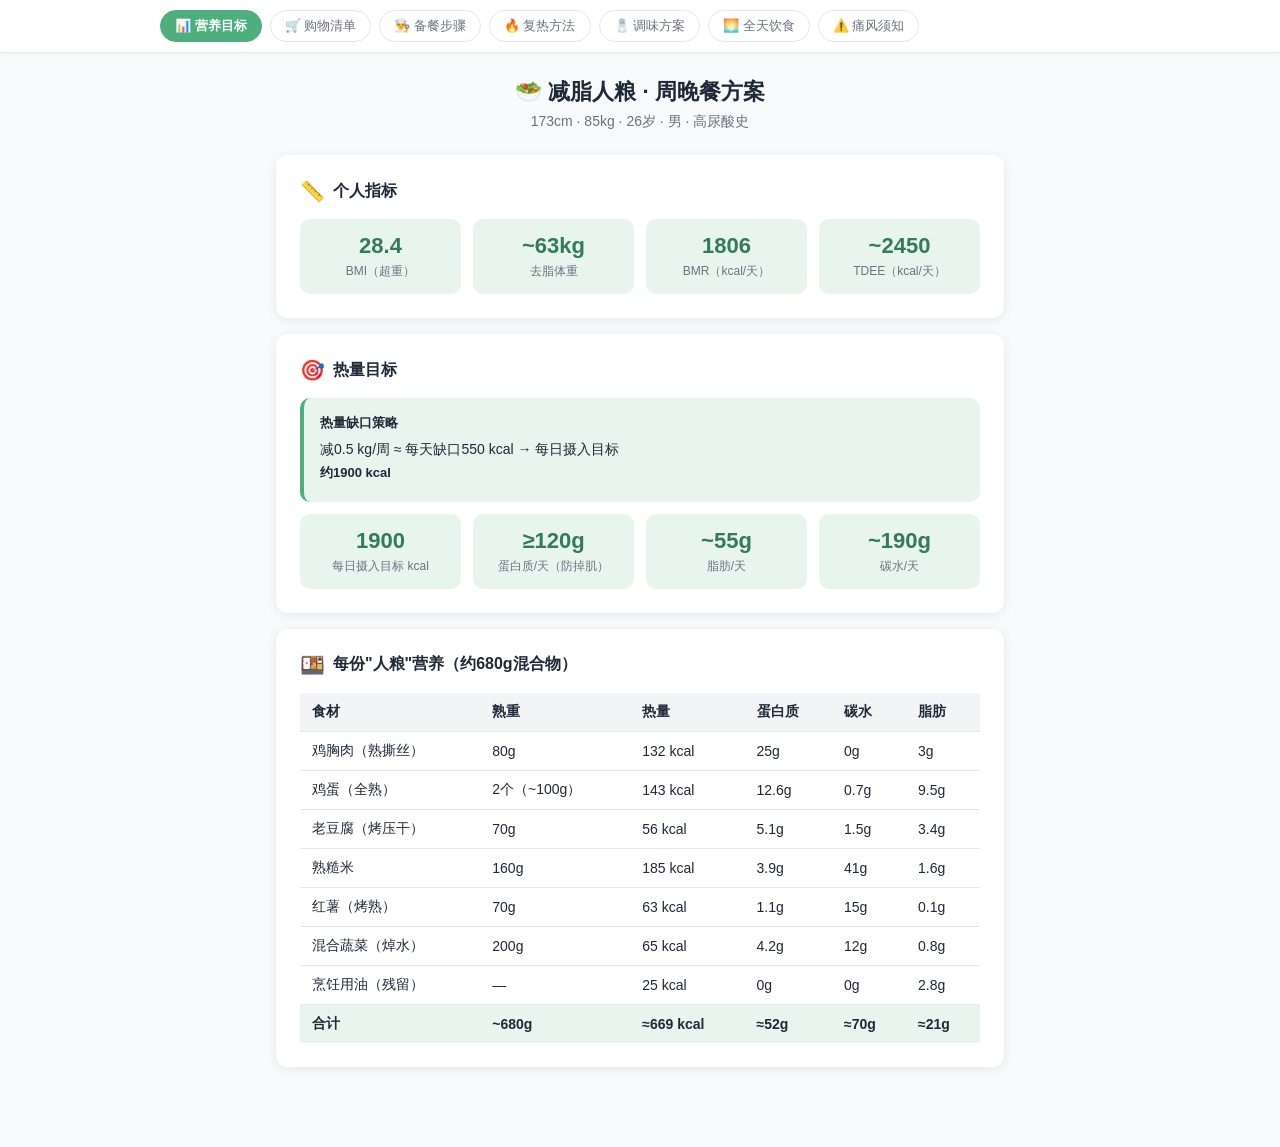
==== meal-prep-guide.html @ 200bda4c "feat: add interactive meal prep guide HTML page" ====
<!DOCTYPE html>
<html lang="zh-CN">
<head>
<meta charset="UTF-8">
<meta name="viewport" content="width=device-width, initial-scale=1.0">
<title>减脂人粮 · 备餐指南</title>
<style>
  :root {
    --green: #4caf7d;
    --green-light: #e8f5ee;
    --green-dark: #357a5a;
    --orange: #f59e0b;
    --orange-light: #fef3c7;
    --red: #ef4444;
    --red-light: #fee2e2;
    --blue: #3b82f6;
    --blue-light: #eff6ff;
    --gray: #6b7280;
    --gray-light: #f3f4f6;
    --text: #1f2937;
    --text-muted: #6b7280;
    --border: #e5e7eb;
    --white: #ffffff;
    --shadow: 0 2px 12px rgba(0,0,0,0.08);
    --radius: 12px;
  }

  * { box-sizing: border-box; margin: 0; padding: 0; }

  body {
    font-family: -apple-system, BlinkMacSystemFont, "PingFang SC", "Microsoft YaHei", sans-serif;
    background: #f8fafb;
    color: var(--text);
    min-height: 100vh;
  }

  /* ── Top nav ── */
  .top-nav {
    background: var(--white);
    border-bottom: 1px solid var(--border);
    padding: 0 16px;
    position: sticky;
    top: 0;
    z-index: 100;
    box-shadow: 0 1px 4px rgba(0,0,0,0.06);
  }
  .nav-inner {
    max-width: 960px;
    margin: 0 auto;
    display: flex;
    align-items: center;
    gap: 8px;
    overflow-x: auto;
    scrollbar-width: none;
    padding: 10px 0;
  }
  .nav-inner::-webkit-scrollbar { display: none; }
  .nav-btn {
    flex-shrink: 0;
    padding: 6px 14px;
    border-radius: 20px;
    border: 1.5px solid var(--border);
    background: var(--white);
    color: var(--gray);
    font-size: 13px;
    cursor: pointer;
    transition: all .2s;
    white-space: nowrap;
  }
  .nav-btn:hover { border-color: var(--green); color: var(--green-dark); }
  .nav-btn.active {
    background: var(--green);
    border-color: var(--green);
    color: var(--white);
    font-weight: 600;
  }

  /* ── Pages ── */
  .page { display: none; }
  .page.active { display: block; }

  .page-wrap {
    max-width: 760px;
    margin: 24px auto 80px;
    padding: 0 16px;
  }

  /* ── Cards ── */
  .card {
    background: var(--white);
    border-radius: var(--radius);
    box-shadow: var(--shadow);
    padding: 24px;
    margin-bottom: 16px;
  }
  .card-title {
    font-size: 16px;
    font-weight: 700;
    color: var(--text);
    margin-bottom: 16px;
    display: flex;
    align-items: center;
    gap: 8px;
  }
  .card-title .icon { font-size: 20px; }

  /* ── Page header ── */
  .page-header {
    text-align: center;
    margin-bottom: 24px;
  }
  .page-header h1 {
    font-size: 22px;
    font-weight: 800;
    color: var(--text);
    margin-bottom: 6px;
  }
  .page-header p {
    font-size: 14px;
    color: var(--text-muted);
  }

  /* ── Stat grid ── */
  .stat-grid {
    display: grid;
    grid-template-columns: repeat(auto-fill, minmax(150px, 1fr));
    gap: 12px;
  }
  .stat-item {
    background: var(--green-light);
    border-radius: 10px;
    padding: 14px;
    text-align: center;
  }
  .stat-value { font-size: 22px; font-weight: 800; color: var(--green-dark); }
  .stat-label { font-size: 12px; color: var(--text-muted); margin-top: 4px; }

  /* ── Table ── */
  .tbl { width: 100%; border-collapse: collapse; font-size: 14px; }
  .tbl th {
    background: var(--gray-light);
    padding: 10px 12px;
    text-align: left;
    font-weight: 600;
    border-bottom: 1px solid var(--border);
  }
  .tbl td {
    padding: 10px 12px;
    border-bottom: 1px solid var(--border);
  }
  .tbl tr:last-child td { border-bottom: none; }
  .tbl tr:hover td { background: var(--gray-light); }
  .tbl .total td { font-weight: 700; background: var(--green-light); }

  /* ── Alert boxes ── */
  .alert {
    border-radius: 10px;
    padding: 14px 16px;
    font-size: 14px;
    line-height: 1.7;
    margin-bottom: 12px;
  }
  .alert-red { background: var(--red-light); border-left: 4px solid var(--red); }
  .alert-orange { background: var(--orange-light); border-left: 4px solid var(--orange); }
  .alert-green { background: var(--green-light); border-left: 4px solid var(--green); }
  .alert-blue { background: var(--blue-light); border-left: 4px solid var(--blue); }
  .alert strong { display: block; margin-bottom: 4px; font-size: 13px; }

  /* ── Step-by-step ── */
  .step-nav {
    display: flex;
    align-items: center;
    justify-content: space-between;
    margin-bottom: 20px;
    gap: 8px;
  }
  .step-nav-btn {
    padding: 8px 20px;
    border-radius: 8px;
    border: 1.5px solid var(--border);
    background: var(--white);
    color: var(--gray);
    font-size: 14px;
    cursor: pointer;
    transition: all .2s;
  }
  .step-nav-btn:hover:not(:disabled) {
    border-color: var(--green);
    color: var(--green-dark);
  }
  .step-nav-btn:disabled { opacity: 0.35; cursor: not-allowed; }
  .step-counter {
    font-size: 13px;
    color: var(--text-muted);
    white-space: nowrap;
  }

  .step-progress {
    display: flex;
    gap: 6px;
    margin-bottom: 20px;
    flex-wrap: wrap;
  }
  .step-dot {
    flex: 1;
    min-width: 28px;
    height: 6px;
    border-radius: 3px;
    background: var(--border);
    cursor: pointer;
    transition: background .2s;
  }
  .step-dot.done { background: var(--green); }
  .step-dot.current { background: var(--green-dark); }

  .step-panel { display: none; }
  .step-panel.active { display: block; }

  .step-header {
    display: flex;
    align-items: flex-start;
    gap: 14px;
    margin-bottom: 20px;
  }
  .step-number {
    width: 44px;
    height: 44px;
    border-radius: 50%;
    background: var(--green);
    color: var(--white);
    font-size: 20px;
    font-weight: 800;
    display: flex;
    align-items: center;
    justify-content: center;
    flex-shrink: 0;
  }
  .step-title-block h2 { font-size: 19px; font-weight: 800; }
  .step-title-block .step-time {
    font-size: 13px;
    color: var(--text-muted);
    margin-top: 3px;
  }
  .step-time .tag {
    display: inline-block;
    background: var(--orange-light);
    color: #92400e;
    border-radius: 12px;
    padding: 2px 8px;
    font-size: 12px;
    font-weight: 600;
  }

  .checklist { list-style: none; }
  .checklist li {
    display: flex;
    align-items: flex-start;
    gap: 10px;
    padding: 10px 0;
    border-bottom: 1px solid var(--border);
    cursor: pointer;
    font-size: 14px;
    line-height: 1.6;
    transition: opacity .2s;
  }
  .checklist li:last-child { border-bottom: none; }
  .checklist li.checked { opacity: 0.5; }
  .checklist li.checked .check-box { background: var(--green); border-color: var(--green); }
  .checklist li.checked .check-box::after {
    content: '✓';
    color: white;
    font-size: 12px;
    font-weight: 700;
  }
  .check-box {
    width: 22px;
    height: 22px;
    border-radius: 6px;
    border: 2px solid var(--border);
    flex-shrink: 0;
    display: flex;
    align-items: center;
    justify-content: center;
    margin-top: 1px;
    transition: all .2s;
  }
  .step-tip {
    margin-top: 16px;
    font-size: 13px;
  }

  /* ── Seasoning cards ── */
  .seasoning-grid {
    display: grid;
    grid-template-columns: repeat(auto-fill, minmax(280px, 1fr));
    gap: 14px;
  }
  .seasoning-card {
    border-radius: 10px;
    padding: 16px;
    border: 1.5px solid var(--border);
  }
  .seasoning-card h3 {
    font-size: 15px;
    font-weight: 700;
    margin-bottom: 10px;
    display: flex;
    align-items: center;
    gap: 6px;
  }
  .seasoning-card ul { list-style: none; font-size: 13px; line-height: 1.9; }
  .seasoning-card ul li::before { content: '• '; color: var(--green); font-weight: 700; }

  /* ── Meal timeline ── */
  .meal-timeline { display: flex; flex-direction: column; gap: 12px; }
  .meal-item {
    display: flex;
    gap: 14px;
    align-items: flex-start;
  }
  .meal-time {
    width: 60px;
    font-size: 13px;
    font-weight: 700;
    color: var(--text-muted);
    flex-shrink: 0;
    padding-top: 3px;
  }
  .meal-body {
    flex: 1;
    background: var(--gray-light);
    border-radius: 10px;
    padding: 12px 14px;
    font-size: 14px;
    line-height: 1.7;
  }
  .meal-body strong { display: block; margin-bottom: 4px; font-size: 14px; }
  .meal-kcal {
    display: inline-block;
    background: var(--green-light);
    color: var(--green-dark);
    border-radius: 12px;
    padding: 1px 8px;
    font-size: 12px;
    font-weight: 700;
    margin-left: 6px;
  }

  /* ── Tag pill ── */
  .pill {
    display: inline-block;
    padding: 2px 9px;
    border-radius: 12px;
    font-size: 12px;
    font-weight: 600;
  }
  .pill-red { background: var(--red-light); color: #991b1b; }
  .pill-green { background: var(--green-light); color: var(--green-dark); }
  .pill-orange { background: var(--orange-light); color: #92400e; }

  /* ── Gout warnings ── */
  .gout-list { list-style: none; }
  .gout-list li {
    padding: 10px 0;
    border-bottom: 1px solid var(--border);
    font-size: 14px;
    line-height: 1.7;
    display: flex;
    gap: 10px;
  }
  .gout-list li:last-child { border-bottom: none; }
  .gout-num {
    width: 24px;
    height: 24px;
    background: var(--orange);
    color: white;
    border-radius: 50%;
    display: flex;
    align-items: center;
    justify-content: center;
    font-size: 12px;
    font-weight: 700;
    flex-shrink: 0;
    margin-top: 1px;
  }

  /* ── Shopping list ── */
  .shop-grid {
    display: grid;
    grid-template-columns: repeat(auto-fill, minmax(240px, 1fr));
    gap: 10px;
  }
  .shop-item {
    display: flex;
    align-items: center;
    gap: 10px;
    padding: 10px 12px;
    background: var(--gray-light);
    border-radius: 8px;
    font-size: 14px;
    cursor: pointer;
    transition: opacity .2s;
  }
  .shop-item.got { opacity: 0.45; }
  .shop-item.got .shop-check { background: var(--green); border-color: var(--green); color: white; }
  .shop-check {
    width: 22px;
    height: 22px;
    border-radius: 6px;
    border: 2px solid var(--border);
    flex-shrink: 0;
    display: flex;
    align-items: center;
    justify-content: center;
    font-size: 12px;
    background: white;
    transition: all .2s;
  }
  .shop-item-info { flex: 1; }
  .shop-item-name { font-weight: 600; }
  .shop-item-detail { font-size: 12px; color: var(--text-muted); margin-top: 1px; }
  .shop-item-price { font-size: 12px; color: var(--green-dark); font-weight: 600; }

  @media (max-width: 480px) {
    .page-wrap { padding: 0 12px; }
    .card { padding: 16px; }
    .stat-grid { grid-template-columns: repeat(2, 1fr); }
  }
</style>
</head>
<body>

<!-- ── Navigation ── -->
<nav class="top-nav">
  <div class="nav-inner">
    <button class="nav-btn active" onclick="showPage('overview')">📊 营养目标</button>
    <button class="nav-btn" onclick="showPage('shopping')">🛒 购物清单</button>
    <button class="nav-btn" onclick="showPage('prep')">👨‍🍳 备餐步骤</button>
    <button class="nav-btn" onclick="showPage('reheat')">🔥 复热方法</button>
    <button class="nav-btn" onclick="showPage('seasoning')">🧂 调味方案</button>
    <button class="nav-btn" onclick="showPage('diet')">🌅 全天饮食</button>
    <button class="nav-btn" onclick="showPage('gout')">⚠️ 痛风须知</button>
  </div>
</nav>

<!-- ══════════════════════════════════════════ -->
<!-- PAGE: overview                             -->
<!-- ══════════════════════════════════════════ -->
<div id="page-overview" class="page active">
  <div class="page-wrap">
    <div class="page-header">
      <h1>🥗 减脂人粮 · 周晚餐方案</h1>
      <p>173cm · 85kg · 26岁 · 男 · 高尿酸史</p>
    </div>

    <div class="card">
      <div class="card-title"><span class="icon">📏</span>个人指标</div>
      <div class="stat-grid">
        <div class="stat-item">
          <div class="stat-value">28.4</div>
          <div class="stat-label">BMI（超重）</div>
        </div>
        <div class="stat-item">
          <div class="stat-value">~63kg</div>
          <div class="stat-label">去脂体重</div>
        </div>
        <div class="stat-item">
          <div class="stat-value">1806</div>
          <div class="stat-label">BMR（kcal/天）</div>
        </div>
        <div class="stat-item">
          <div class="stat-value">~2450</div>
          <div class="stat-label">TDEE（kcal/天）</div>
        </div>
      </div>
    </div>

    <div class="card">
      <div class="card-title"><span class="icon">🎯</span>热量目标</div>
      <div class="alert alert-green">
        <strong>热量缺口策略</strong>
        减0.5 kg/周 ≈ 每天缺口550 kcal → 每日摄入目标 <strong>约1900 kcal</strong>
      </div>
      <div class="stat-grid">
        <div class="stat-item">
          <div class="stat-value">1900</div>
          <div class="stat-label">每日摄入目标 kcal</div>
        </div>
        <div class="stat-item">
          <div class="stat-value">≥120g</div>
          <div class="stat-label">蛋白质/天（防掉肌）</div>
        </div>
        <div class="stat-item">
          <div class="stat-value">~55g</div>
          <div class="stat-label">脂肪/天</div>
        </div>
        <div class="stat-item">
          <div class="stat-value">~190g</div>
          <div class="stat-label">碳水/天</div>
        </div>
      </div>
    </div>

    <div class="card">
      <div class="card-title"><span class="icon">🍱</span>每份"人粮"营养（约680g混合物）</div>
      <table class="tbl">
        <thead>
          <tr><th>食材</th><th>熟重</th><th>热量</th><th>蛋白质</th><th>碳水</th><th>脂肪</th></tr>
        </thead>
        <tbody>
          <tr><td>鸡胸肉（熟撕丝）</td><td>80g</td><td>132 kcal</td><td>25g</td><td>0g</td><td>3g</td></tr>
          <tr><td>鸡蛋（全熟）</td><td>2个（~100g）</td><td>143 kcal</td><td>12.6g</td><td>0.7g</td><td>9.5g</td></tr>
          <tr><td>老豆腐（烤压干）</td><td>70g</td><td>56 kcal</td><td>5.1g</td><td>1.5g</td><td>3.4g</td></tr>
          <tr><td>熟糙米</td><td>160g</td><td>185 kcal</td><td>3.9g</td><td>41g</td><td>1.6g</td></tr>
          <tr><td>红薯（烤熟）</td><td>70g</td><td>63 kcal</td><td>1.1g</td><td>15g</td><td>0.1g</td></tr>
          <tr><td>混合蔬菜（焯水）</td><td>200g</td><td>65 kcal</td><td>4.2g</td><td>12g</td><td>0.8g</td></tr>
          <tr><td>烹饪用油（残留）</td><td>—</td><td>25 kcal</td><td>0g</td><td>0g</td><td>2.8g</td></tr>
          <tr class="total"><td>合计</td><td>~680g</td><td>≈669 kcal</td><td>≈52g</td><td>≈70g</td><td>≈21g</td></tr>
        </tbody>
      </table>
    </div>
  </div>
</div>

<!-- ══════════════════════════════════════════ -->
<!-- PAGE: shopping                            -->
<!-- ══════════════════════════════════════════ -->
<div id="page-shopping" class="page">
  <div class="page-wrap">
    <div class="page-header">
      <h1>🛒 购物清单</h1>
      <p>5天用量 · 点击勾选已购买的食材</p>
    </div>

    <div class="card">
      <div class="card-title"><span class="icon">🥩</span>蛋白质来源</div>
      <div class="shop-grid">
        <div class="shop-item" onclick="toggleShop(this)">
          <div class="shop-check">✓</div>
          <div class="shop-item-info">
            <div class="shop-item-name">鸡胸肉（去皮去骨）</div>
            <div class="shop-item-detail">400g 生重</div>
          </div>
          <div class="shop-item-price">¥8-12</div>
        </div>
        <div class="shop-item" onclick="toggleShop(this)">
          <div class="shop-check">✓</div>
          <div class="shop-item-info">
            <div class="shop-item-name">鸡蛋</div>
            <div class="shop-item-detail">10个</div>
          </div>
          <div class="shop-item-price">¥6-8</div>
        </div>
        <div class="shop-item" onclick="toggleShop(this)">
          <div class="shop-check">✓</div>
          <div class="shop-item-info">
            <div class="shop-item-name">老豆腐 / 北豆腐</div>
            <div class="shop-item-detail">350g</div>
          </div>
          <div class="shop-item-price">¥3-5</div>
        </div>
      </div>
    </div>

    <div class="card">
      <div class="card-title"><span class="icon">🌾</span>主食</div>
      <div class="shop-grid">
        <div class="shop-item" onclick="toggleShop(this)">
          <div class="shop-check">✓</div>
          <div class="shop-item-info">
            <div class="shop-item-name">糙米</div>
            <div class="shop-item-detail">500g（余下备下次）</div>
          </div>
          <div class="shop-item-price">¥5-8</div>
        </div>
        <div class="shop-item" onclick="toggleShop(this)">
          <div class="shop-check">✓</div>
          <div class="shop-item-info">
            <div class="shop-item-name">红薯</div>
            <div class="shop-item-detail">400g</div>
          </div>
          <div class="shop-item-price">¥3-5</div>
        </div>
      </div>
    </div>

    <div class="card">
      <div class="card-title"><span class="icon">🥦</span>蔬菜</div>
      <div class="shop-grid">
        <div class="shop-item" onclick="toggleShop(this)">
          <div class="shop-check">✓</div>
          <div class="shop-item-info">
            <div class="shop-item-name">西兰花</div>
            <div class="shop-item-detail">400g</div>
          </div>
          <div class="shop-item-price">¥4-6</div>
        </div>
        <div class="shop-item" onclick="toggleShop(this)">
          <div class="shop-check">✓</div>
          <div class="shop-item-info">
            <div class="shop-item-name">胡萝卜</div>
            <div class="shop-item-detail">180g</div>
          </div>
          <div class="shop-item-price">¥2-3</div>
        </div>
        <div class="shop-item" onclick="toggleShop(this)">
          <div class="shop-check">✓</div>
          <div class="shop-item-info">
            <div class="shop-item-name">红/黄彩椒</div>
            <div class="shop-item-detail">200g（富含维C，有益降尿酸）</div>
          </div>
          <div class="shop-item-price">¥4-6</div>
        </div>
        <div class="shop-item" onclick="toggleShop(this)">
          <div class="shop-check">✓</div>
          <div class="shop-item-info">
            <div class="shop-item-name">西葫芦</div>
            <div class="shop-item-detail">200g</div>
          </div>
          <div class="shop-item-price">¥2-3</div>
        </div>
        <div class="shop-item" onclick="toggleShop(this)">
          <div class="shop-check">✓</div>
          <div class="shop-item-info">
            <div class="shop-item-name">菠菜 / 羽衣甘蓝</div>
            <div class="shop-item-detail">150g</div>
          </div>
          <div class="shop-item-price">¥2-3</div>
        </div>
      </div>
    </div>

    <div class="card">
      <div class="card-title"><span class="icon">🫒</span>辅料</div>
      <div class="shop-grid">
        <div class="shop-item" onclick="toggleShop(this)">
          <div class="shop-check">✓</div>
          <div class="shop-item-info">
            <div class="shop-item-name">橄榄油</div>
            <div class="shop-item-detail">少量（约20ml用于处理鸡胸/豆腐）</div>
          </div>
          <div class="shop-item-price">已有即可</div>
        </div>
        <div class="shop-item" onclick="toggleShop(this)">
          <div class="shop-check">✓</div>
          <div class="shop-item-info">
            <div class="shop-item-name">大蒜</div>
            <div class="shop-item-detail">5瓣</div>
          </div>
          <div class="shop-item-price">¥1</div>
        </div>
        <div class="shop-item" onclick="toggleShop(this)">
          <div class="shop-check">✓</div>
          <div class="shop-item-info">
            <div class="shop-item-name">黑胡椒</div>
            <div class="shop-item-detail">适量（腌鸡胸用）</div>
          </div>
          <div class="shop-item-price">已有即可</div>
        </div>
      </div>
    </div>

    <div class="alert alert-orange" style="margin-top:0">
      <strong>⚠️ 痛风禁忌食材 — 请勿购买</strong>
      动物内脏 · 带壳海鲜（虾/蛤/牡蛎）· 沙丁鱼 · 鲭鱼 · 啤酒 · 含高果糖饮料
    </div>

    <div class="alert alert-blue">
      <strong>💡 总采购费用参考</strong>
      约 ¥40–60，可供5天晚餐（每餐约¥8–12）
    </div>
  </div>
</div>

<!-- ══════════════════════════════════════════ -->
<!-- PAGE: prep (step-by-step)                 -->
<!-- ══════════════════════════════════════════ -->
<div id="page-prep" class="page">
  <div class="page-wrap">
    <div class="page-header">
      <h1>👨‍🍳 备餐步骤</h1>
      <p>建议周日下午进行 · 总计约90分钟</p>
    </div>

    <!-- Step progress dots -->
    <div class="step-progress" id="stepDots"></div>

    <!-- Step navigation -->
    <div class="step-nav">
      <button class="step-nav-btn" id="btnPrev" onclick="changeStep(-1)" disabled>← 上一步</button>
      <span class="step-counter" id="stepCounter">第 1 步 / 共 6 步</span>
      <button class="step-nav-btn" id="btnNext" onclick="changeStep(1)">下一步 →</button>
    </div>

    <!-- Step 1: Rice -->
    <div class="step-panel active" id="step-1">
      <div class="card">
        <div class="step-header">
          <div class="step-number">1</div>
          <div class="step-title-block">
            <h2>煮糙米</h2>
            <div class="step-time">
              <span class="tag">⏱ 主动操作20分钟 + 被动等待40分钟</span>
            </div>
          </div>
        </div>
        <ul class="checklist" id="chk-1">
          <li onclick="toggleCheck(this)"><div class="check-box"></div><span>称出 <strong>320g 糙米</strong>，充分淘洗2-3遍至水变清</span></li>
          <li onclick="toggleCheck(this)"><div class="check-box"></div><span>按 <strong>1:1.5 比例</strong> 加水（糙米320g → 加水480ml）</span></li>
          <li onclick="toggleCheck(this)"><div class="check-box"></div><span>用电饭锅或普通锅煮熟（电饭锅选"糙米"档，或大火烧开转小火焖40分钟）</span></li>
          <li onclick="toggleCheck(this)"><div class="check-box"></div><span>煮好后<strong>摊开在烤盘或大盘上晾凉</strong>（防结块，加速冷却）— 同时进行后续步骤</span></li>
        </ul>
        <div class="alert alert-blue step-tip">
          <strong>💡 小贴士</strong>
          糙米煮好后会膨胀约2.5倍，320g干重 ≈ 800g熟重，正好5份每份160g。晾凉时可用风扇辅助。
        </div>
      </div>
    </div>

    <!-- Step 2: Chicken -->
    <div class="step-panel" id="step-2">
      <div class="card">
        <div class="step-header">
          <div class="step-number">2</div>
          <div class="step-title-block">
            <h2>处理鸡胸肉</h2>
            <div class="step-time">
              <span class="tag">⏱ 约25分钟</span>
            </div>
          </div>
        </div>
        <ul class="checklist" id="chk-2">
          <li onclick="toggleCheck(this)"><div class="check-box"></div><span>鸡胸肉400g均匀涂抹少量<strong>橄榄油、蒜末、黑胡椒</strong>（不加盐，后续调味时控钠）</span></li>
          <li onclick="toggleCheck(this)"><div class="check-box"></div><span>腌制5分钟等待入味</span></li>
          <li onclick="toggleCheck(this)"><div class="check-box"></div><span>放入<strong>空气炸锅</strong>，180°C 烤 <strong>18-20分钟</strong>（中途翻面一次）</span></li>
          <li onclick="toggleCheck(this)"><div class="check-box"></div><span>取出，用竹签刺入最厚处确认无粉红色，确认熟透</span></li>
          <li onclick="toggleCheck(this)"><div class="check-box"></div><span>冷却至不烫手后，<strong>用手顺纤维方向撕成细丝</strong>（勿切，撕丝冻后口感更佳）</span></li>
        </ul>
        <div class="alert alert-orange step-tip">
          <strong>⚠️ 痛风提示</strong>
          鸡肉属中嘌呤食物，每份80g（熟重）在安全范围内，无需完全避免。若近期关节不适，可将此份量减至50g，豆腐增至100g。
        </div>
      </div>
    </div>

    <!-- Step 3: Tofu -->
    <div class="step-panel" id="step-3">
      <div class="card">
        <div class="step-header">
          <div class="step-number">3</div>
          <div class="step-title-block">
            <h2>处理老豆腐</h2>
            <div class="step-time">
              <span class="tag">⏱ 约10分钟（含压水）</span>
            </div>
          </div>
        </div>
        <ul class="checklist" id="chk-3">
          <li onclick="toggleCheck(this)"><div class="check-box"></div><span>老豆腐350g切成约 <strong>1.5cm 小块</strong></span></li>
          <li onclick="toggleCheck(this)"><div class="check-box"></div><span>用<strong>厨房纸巾</strong>包裹后放在砧板上，上方压一个重物（碗/锅）静置 <strong>10分钟</strong> 排出多余水分</span></li>
          <li onclick="toggleCheck(this)"><div class="check-box"></div><span>豆腐擦干表面，放入空气炸锅 <strong>200°C 烤10-12分钟</strong> 至表面微金黄（不需加任何调味料）</span></li>
          <li onclick="toggleCheck(this)"><div class="check-box"></div><span>取出冷却备用（烤制后质地更紧实，冷冻复热后不会变软烂）</span></li>
        </ul>
        <div class="alert alert-green step-tip">
          <strong>✅ 为什么选老豆腐？</strong>
          北豆腐/老豆腐嘌呤含量低于嫩豆腐和豆浆，且低脂乳蛋白有助于促进尿酸排泄。是痛风患者优质蛋白质来源。
        </div>
      </div>
    </div>

    <!-- Step 4: Eggs -->
    <div class="step-panel" id="step-4">
      <div class="card">
        <div class="step-header">
          <div class="step-number">4</div>
          <div class="step-title-block">
            <h2>煮鸡蛋</h2>
            <div class="step-time">
              <span class="tag">⏱ 约15分钟</span>
            </div>
          </div>
        </div>
        <ul class="checklist" id="chk-4">
          <li onclick="toggleCheck(this)"><div class="check-box"></div><span><strong>冷水</strong>放入10个鸡蛋，开火</span></li>
          <li onclick="toggleCheck(this)"><div class="check-box"></div><span>水沸腾后继续计时 <strong>10分钟</strong>（全熟蛋，混合后不会变质）</span></li>
          <li onclick="toggleCheck(this)"><div class="check-box"></div><span>捞出立即放入<strong>冰水</strong>浸泡5分钟（好剥壳）</span></li>
          <li onclick="toggleCheck(this)"><div class="check-box"></div><span>全部剥壳，每个切成<strong>4瓣</strong>备用</span></li>
        </ul>
        <div class="alert alert-blue step-tip">
          <strong>💡 蛋黄处理提示</strong>
          全蛋冷冻后蛋白质地会变橡皮。若介意，可将蛋黄单独放一个容器（复热后加），蛋白切碎混入。或全部打散炒成蛋碎（口感最均匀）。
        </div>
      </div>
    </div>

    <!-- Step 5: Vegetables -->
    <div class="step-panel" id="step-5">
      <div class="card">
        <div class="step-header">
          <div class="step-number">5</div>
          <div class="step-title-block">
            <h2>蔬菜焯水</h2>
            <div class="step-time">
              <span class="tag">⏱ 约15分钟</span>
            </div>
          </div>
        </div>
        <ul class="checklist" id="chk-5">
          <li onclick="toggleCheck(this)"><div class="check-box"></div><span>烧一大锅水至沸腾，<strong>不加盐</strong></span></li>
          <li onclick="toggleCheck(this)"><div class="check-box"></div><span><strong>胡萝卜</strong>（切小丁，180g）先下锅，焯 <strong>3分钟</strong>，捞出放冰水</span></li>
          <li onclick="toggleCheck(this)"><div class="check-box"></div><span><strong>西兰花</strong>（切小朵，400g）焯 <strong>2分钟</strong>，捞出放冰水</span></li>
          <li onclick="toggleCheck(this)"><div class="check-box"></div><span><strong>西葫芦</strong>（切半圆片，200g）焯 <strong>1.5分钟</strong>，捞出放冰水</span></li>
          <li onclick="toggleCheck(this)"><div class="check-box"></div><span><strong>彩椒</strong>（切小块，200g）焯 <strong>1分钟</strong>（保留维C），捞出放冰水</span></li>
          <li onclick="toggleCheck(this)"><div class="check-box"></div><span><strong>菠菜/甘蓝</strong>（150g）最后放，焯 <strong>30秒</strong>即可，捞出放冰水</span></li>
          <li onclick="toggleCheck(this)"><div class="check-box"></div><span>所有蔬菜从冰水捞出，<strong>充分甩干/沥干水分</strong>（这一步非常关键！水分越少，冷冻质量越好）</span></li>
        </ul>
        <div class="alert alert-orange step-tip">
          <strong>⚠️ 注意焯水顺序</strong>
          按耐热性从高到低依次入锅，可用同一锅水无需换水。焯水保留更多营养，比炒制更适合混合冷冻。
        </div>
      </div>
    </div>

    <!-- Step 6: Sweet potato + Mix + Pack -->
    <div class="step-panel" id="step-6">
      <div class="card">
        <div class="step-header">
          <div class="step-number">6</div>
          <div class="step-title-block">
            <h2>红薯 → 混合 → 分装</h2>
            <div class="step-time">
              <span class="tag">⏱ 约30分钟</span>
            </div>
          </div>
        </div>
        <ul class="checklist" id="chk-6">
          <li onclick="toggleCheck(this)"><div class="check-box"></div><span>红薯350g去皮切约 <strong>2cm 小块</strong>，空气炸锅 <strong>200°C 烤20-22分钟</strong>至熟软表面微干，冷却备用</span></li>
          <li onclick="toggleCheck(this)"><div class="check-box"></div><span>确认所有食材均已<strong>冷却至室温</strong>再混合（热食材会导致结露和细菌滋生）</span></li>
          <li onclick="toggleCheck(this)"><div class="check-box"></div><span>大盆中放入糙米 + 蔬菜 + 红薯，<strong>轻轻翻拌</strong>均匀</span></li>
          <li onclick="toggleCheck(this)"><div class="check-box"></div><span>加入鸡肉丝和豆腐块，继续轻拌（勿压碎豆腐）</span></li>
          <li onclick="toggleCheck(this)"><div class="check-box"></div><span>加入切好的鸡蛋（全蛋或仅蛋白，蛋黄可单独封装）</span></li>
          <li onclick="toggleCheck(this)"><div class="check-box"></div><span>称重分为 <strong>5等份（每份约680g）</strong>，装入密封容器或冷冻袋（排尽空气）</span></li>
          <li onclick="toggleCheck(this)"><div class="check-box"></div><span>贴标签注明日期：<strong>前3份冷藏</strong>（3天内食用），<strong>后2份冷冻</strong></span></li>
        </ul>
        <div class="alert alert-green step-tip">
          <strong>🎉 备餐完成！</strong>
          储存时限：冷藏保鲜 3天，冷冻最佳赏味期 2周（最长4周）。记得提前一晚将冷冻份转移到冷藏解冻。
        </div>
      </div>
    </div>

    <!-- Bottom step nav repeat -->
    <div class="step-nav" style="margin-top:0">
      <button class="step-nav-btn" id="btnPrev2" onclick="changeStep(-1)" disabled>← 上一步</button>
      <span class="step-counter" id="stepCounter2">第 1 步 / 共 6 步</span>
      <button class="step-nav-btn" id="btnNext2" onclick="changeStep(1)">下一步 →</button>
    </div>
  </div>
</div>

<!-- ══════════════════════════════════════════ -->
<!-- PAGE: reheat                              -->
<!-- ══════════════════════════════════════════ -->
<div id="page-reheat" class="page">
  <div class="page-wrap">
    <div class="page-header">
      <h1>🔥 复热方法</h1>
      <p>每天只需5分钟，取出即可</p>
    </div>

    <div class="card">
      <div class="card-title"><span class="icon">📦</span>取出前准备</div>
      <ul class="checklist">
        <li onclick="toggleCheck(this)"><div class="check-box"></div><span>若为<strong>冷冻份</strong>：提前一天晚上从冷冻转移至冷藏，自然解冻过夜</span></li>
        <li onclick="toggleCheck(this)"><div class="check-box"></div><span>紧急情况：用微波炉解冻档（先1-2分钟解冻，再正常加热）</span></li>
      </ul>
    </div>

    <div class="card">
      <div class="card-title"><span class="icon">📡</span>方法A：微波炉（推荐 · 5分钟）</div>
      <ul class="checklist">
        <li onclick="toggleCheck(this)"><div class="check-box"></div><span>取出约680g混合物放入微波炉容器</span></li>
        <li onclick="toggleCheck(this)"><div class="check-box"></div><span>加入 <strong>2-3汤匙水（约30ml）</strong>，加盖或蒙上保鲜膜（防干燥）</span></li>
        <li onclick="toggleCheck(this)"><div class="check-box"></div><span>高火加热 <strong>3分钟</strong>，取出翻动一次</span></li>
        <li onclick="toggleCheck(this)"><div class="check-box"></div><span>再高火 <strong>1分钟</strong>，确保中心热透</span></li>
        <li onclick="toggleCheck(this)"><div class="check-box"></div><span>静置1分钟后加入调味料（见"调味方案"页）</span></li>
      </ul>
    </div>

    <div class="card">
      <div class="card-title"><span class="icon">💨</span>方法B：空气炸锅（质感更好 · 10分钟）</div>
      <ul class="checklist">
        <li onclick="toggleCheck(this)"><div class="check-box"></div><span>解冻后均匀铺在炸篮中（不要堆叠太厚）</span></li>
        <li onclick="toggleCheck(this)"><div class="check-box"></div><span><strong>160°C</strong> 加热 <strong>8-10分钟</strong>，中途翻动一次</span></li>
        <li onclick="toggleCheck(this)"><div class="check-box"></div><span>取出装碗，加入调味料</span></li>
      </ul>
      <div class="alert alert-orange" style="margin-top:16px">
        <strong>⚠️ 注意</strong>
        空气炸锅复热蔬菜会略微变软、鸡胸肉口感偏干，建议在调味时多加1茶匙醋或柠檬汁提升湿润感。
      </div>
    </div>
  </div>
</div>

<!-- ══════════════════════════════════════════ -->
<!-- PAGE: seasoning                           -->
<!-- ══════════════════════════════════════════ -->
<div id="page-seasoning" class="page">
  <div class="page-wrap">
    <div class="page-header">
      <h1>🧂 调味方案</h1>
      <p>五天轮换 · 低钠低嘌呤 · 每次复热后加入</p>
    </div>

    <div class="alert alert-green" style="margin-bottom:16px">
      <strong>✅ 调味原则</strong>
      原料不预先调味，每次食用时现加，既能控钠（保护肾功能、降低尿酸排泄障碍），又能让5天不单调。
    </div>

    <div class="seasoning-grid">
      <div class="seasoning-card">
        <h3>🇯🇵 周一：日式风味</h3>
        <ul>
          <li>低盐酱油 10ml</li>
          <li>米醋 5ml</li>
          <li>芥末少量（可选）</li>
          <li>白芝麻少量（可选，撒面）</li>
        </ul>
      </div>
      <div class="seasoning-card">
        <h3>🇨🇳 周二：中式清爽</h3>
        <ul>
          <li>生抽 8ml</li>
          <li>香醋 5ml</li>
          <li>现磨黑胡椒适量</li>
          <li>小葱花少量</li>
          <li>香油 3ml（提香，可选）</li>
        </ul>
      </div>
      <div class="seasoning-card">
        <h3>🇮🇹 周三：西式草本</h3>
        <ul>
          <li>柠檬汁 半个</li>
          <li>橄榄油 5ml</li>
          <li>海盐少量</li>
          <li>混合香草（百里香/罗勒粉）</li>
          <li>帕尔马干酪少量（可选）</li>
        </ul>
      </div>
      <div class="seasoning-card">
        <h3>🇰🇷 周四：韩式辣味</h3>
        <ul>
          <li>韩式辣椒粉少量</li>
          <li>生抽适量</li>
          <li>蒜粉少量</li>
          <li>芝麻适量</li>
          <li>⚠️ 痛风稳定期再使用</li>
        </ul>
      </div>
      <div class="seasoning-card">
        <h3>🥜 周五：麻酱风味</h3>
        <ul>
          <li>芝麻酱 15g（热水稀释）</li>
          <li>生抽 8ml</li>
          <li>醋 5ml</li>
          <li>⚠️ 芝麻酱含脂较高，当天其他餐减少用油</li>
        </ul>
      </div>
    </div>

    <div class="card" style="margin-top:16px">
      <div class="card-title"><span class="icon">🚫</span>调味禁区</div>
      <div class="alert alert-red">
        <strong>以下调味料请避免使用：</strong>
        蚝油（高嘌呤）· 大量海鲜酱 · 含酒精调味料（绍兴酒/料酒/红酒）· 高盐豆瓣酱（限量）· 含高果糖成分的调味品
      </div>
    </div>
  </div>
</div>

<!-- ══════════════════════════════════════════ -->
<!-- PAGE: diet                                -->
<!-- ══════════════════════════════════════════ -->
<div id="page-diet" class="page">
  <div class="page-wrap">
    <div class="page-header">
      <h1>🌅 全天饮食框架</h1>
      <p>目标：约1900 kcal / 天 · 蛋白质 ≥120g</p>
    </div>

    <div class="card">
      <div class="card-title"><span class="icon">⏰</span>一天饮食时间线</div>
      <div class="meal-timeline">
        <div class="meal-item">
          <div class="meal-time">早餐<br>7-8时</div>
          <div class="meal-body">
            <strong>燕麦碗 + 牛奶 + 水果 <span class="meal-kcal">≈380 kcal</span></strong>
            燕麦50g（干）用无糖豆浆或水泡，搭配1个香蕉或苹果，1杯脱脂/低脂牛奶200ml<br>
            <span class="pill pill-green">蛋白质≈18g</span>
          </div>
        </div>
        <div class="meal-item">
          <div class="meal-time">午餐<br>12时</div>
          <div class="meal-body">
            <strong>杂粮饭 + 蔬菜 + 蛋白质 <span class="meal-kcal">≈530 kcal</span></strong>
            杂粮饭/白米饭150g + 炒蔬菜 + 豆腐/鸡肉/清蒸鱼<br>
            优先选：清蒸鱼、白斩鸡、炒豆腐、水煮肉片（避免动物内脏、浓海鲜汤）<br>
            <span class="pill pill-green">蛋白质≈28g</span>
          </div>
        </div>
        <div class="meal-item">
          <div class="meal-time">加餐<br>15-16时</div>
          <div class="meal-body">
            <strong>低脂希腊酸奶 + 少量浆果 <span class="meal-kcal">≈180 kcal</span>（可选）</strong>
            低脂希腊酸奶150g + 蓝莓/樱桃30g<br>
            <span class="pill pill-green">蛋白质≈12g</span>
            <span class="pill pill-orange" style="margin-left:4px">低脂乳制品促尿酸排泄</span>
          </div>
        </div>
        <div class="meal-item">
          <div class="meal-time">晚餐<br>18-20时</div>
          <div class="meal-body">
            <strong>人粮（680g混合物 + 调味） <span class="meal-kcal">≈670 kcal</span></strong>
            称取一份冷藏/解冻混合物，微波复热后按当日调味方案调味<br>
            <span class="pill pill-green">蛋白质≈52g</span>
          </div>
        </div>
      </div>
    </div>

    <div class="card">
      <div class="card-title"><span class="icon">📊</span>全天营养汇总</div>
      <table class="tbl">
        <thead>
          <tr><th>餐次</th><th>热量</th><th>蛋白质</th></tr>
        </thead>
        <tbody>
          <tr><td>早餐</td><td>~380 kcal</td><td>~18g</td></tr>
          <tr><td>午餐</td><td>~530 kcal</td><td>~28g</td></tr>
          <tr><td>加餐</td><td>~180 kcal</td><td>~12g</td></tr>
          <tr><td>晚餐（人粮）</td><td>~670 kcal</td><td>~52g</td></tr>
          <tr class="total"><td>合计</td><td>≈1760 kcal</td><td>≈110g</td></tr>
        </tbody>
      </table>
      <div class="alert alert-blue" style="margin-top:16px">
        <strong>💡 弹性空间</strong>
        可根据实际饥饿感在午餐+加餐区间灵活调整，总量控制在 <strong>1800–2000 kcal</strong> 之间均可。
      </div>
    </div>

    <div class="card">
      <div class="card-title"><span class="icon">💧</span>补水目标</div>
      <div class="alert alert-green">
        每天饮水 <strong>≥ 2000ml</strong>（白水 / 淡茶 / 无糖苏打水）<br>
        充足饮水是降低尿酸的最重要非饮食干预，请设定手机提醒定时喝水。
      </div>
    </div>
  </div>
</div>

<!-- ══════════════════════════════════════════ -->
<!-- PAGE: gout                                -->
<!-- ══════════════════════════════════════════ -->
<div id="page-gout" class="page">
  <div class="page-wrap">
    <div class="page-header">
      <h1>⚠️ 痛风专项须知</h1>
      <p>高尿酸史 · 7个月无发作 · 计划用药前的饮食管理</p>
    </div>

    <div class="card">
      <div class="card-title"><span class="icon">🚫</span>严格禁忌食物</div>
      <div class="alert alert-red">
        动物内脏（肝/肾/脑）· 带壳海鲜（虾/蛤/牡蛎/扇贝）· 沙丁鱼 · 凤尾鱼 · 鲭鱼 · 啤酒及酒精 · 高果糖玉米糖浆饮料（可乐/果汁饮料）
      </div>
    </div>

    <div class="card">
      <div class="card-title"><span class="icon">✅</span>有益食物清单</div>
      <div class="alert alert-green">
        <strong>积极摄入：</strong>
        低脂乳制品（促尿酸排泄）· 维C食物（彩椒、猕猴桃）· 樱桃/蓝莓（抑制尿酸生成）· 大量白水 · 蔬菜（大部分）
      </div>
    </div>

    <div class="card">
      <div class="card-title"><span class="icon">📋</span>7条行动准则</div>
      <ul class="gout-list">
        <li>
          <div class="gout-num">1</div>
          <span><strong>每天饮水≥2000ml</strong> — 这是最重要的单一干预。充足水分帮助肾脏排出尿酸，稀释血尿酸浓度。</span>
        </li>
        <li>
          <div class="gout-num">2</div>
          <span><strong>避免空腹运动</strong> — 低血糖状态会升高血尿酸，游泳前务必补充少量碳水（如1个小香蕉或饼干）。</span>
        </li>
        <li>
          <div class="gout-num">3</div>
          <span><strong>游泳后补充电解质</strong> — 大量出汗/消耗后若仅补白水，可能导致脱水性尿酸升高。可喝淡盐水或运动饮料（注意选低糖款）。</span>
        </li>
        <li>
          <div class="gout-num">4</div>
          <span><strong>减脂速度控制在0.5kg/周</strong> — 过快减脂（>1kg/周）会大量分解细胞，嘌呤大量释放，显著升高血尿酸，增加痛风发作风险。你的目标速度是安全的。</span>
        </li>
        <li>
          <div class="gout-num">5</div>
          <span><strong>杜绝含果糖饮料</strong> — 果糖是升尿酸的"隐形杀手"（代谢途径直接产生尿酸）。请避免可乐、甜果汁、奶茶；鲜水果适量可以。</span>
        </li>
        <li>
          <div class="gout-num">6</div>
          <span><strong>关节隐隐不适时的应急调整</strong> — 当天将人粮中的鸡胸肉减至50g，老豆腐增至100g；避免任何海鲜和酒精；额外补充500ml水。</span>
        </li>
        <li>
          <div class="gout-num">7</div>
          <span><strong>计划服用非布司他期间</strong> — 继续本饮食方案，药物+饮食双管齐下效果最佳。注意：开始服药初期可能诱发痛风发作（尿酸重分布），这是正常现象，不必停药，遵医嘱处理。</span>
        </li>
      </ul>
    </div>

    <div class="card">
      <div class="card-title"><span class="icon">📈</span>减脂与痛风的关系</div>
      <div class="alert alert-blue">
        <strong>为什么减脂反而可能先升尿酸？</strong><br>
        脂肪细胞分解时会释放嘌呤，同时酮体与尿酸竞争肾小管排泄。这正是不能激进节食的原因。本方案的1900 kcal缺口适中，最大程度规避此风险。
      </div>
    </div>
  </div>
</div>

<!-- ── JavaScript ── -->
<script>
  // ── Page switching ──
  const navBtns = document.querySelectorAll('.nav-btn');
  function showPage(id) {
    document.querySelectorAll('.page').forEach(p => p.classList.remove('active'));
    document.getElementById('page-' + id).classList.add('active');
    navBtns.forEach(b => b.classList.remove('active'));
    const idx = ['overview','shopping','prep','reheat','seasoning','diet','gout'].indexOf(id);
    navBtns[idx].classList.add('active');
    window.scrollTo({ top: 0, behavior: 'smooth' });
  }

  // ── Checklist toggle ──
  function toggleCheck(li) {
    li.classList.toggle('checked');
  }
  function toggleShop(el) {
    el.classList.toggle('got');
  }

  // ── Step-by-step prep ──
  const TOTAL_STEPS = 6;
  let currentStep = 1;

  // Build progress dots
  const dotsContainer = document.getElementById('stepDots');
  for (let i = 1; i <= TOTAL_STEPS; i++) {
    const dot = document.createElement('div');
    dot.className = 'step-dot' + (i === 1 ? ' current' : '');
    dot.dataset.step = i;
    dot.onclick = () => goToStep(i);
    dotsContainer.appendChild(dot);
  }

  function updateStepUI() {
    // Panels
    document.querySelectorAll('.step-panel').forEach(p => p.classList.remove('active'));
    document.getElementById('step-' + currentStep).classList.add('active');

    // Counters
    const txt = `第 ${currentStep} 步 / 共 ${TOTAL_STEPS} 步`;
    document.getElementById('stepCounter').textContent = txt;
    document.getElementById('stepCounter2').textContent = txt;

    // Buttons
    const disablePrev = currentStep === 1;
    const disableNext = currentStep === TOTAL_STEPS;
    ['btnPrev','btnPrev2'].forEach(id => document.getElementById(id).disabled = disablePrev);
    ['btnNext','btnNext2'].forEach(id => {
      const btn = document.getElementById(id);
      btn.disabled = disableNext;
      btn.textContent = disableNext ? '✅ 备餐完成！' : '下一步 →';
    });

    // Dots
    document.querySelectorAll('.step-dot').forEach(d => {
      const s = parseInt(d.dataset.step);
      d.className = 'step-dot' + (s < currentStep ? ' done' : s === currentStep ? ' current' : '');
    });

    window.scrollTo({ top: 0, behavior: 'smooth' });
  }

  function changeStep(delta) {
    const next = currentStep + delta;
    if (next >= 1 && next <= TOTAL_STEPS) goToStep(next);
  }

  function goToStep(n) {
    currentStep = n;
    updateStepUI();
  }
</script>
</body>
</html>
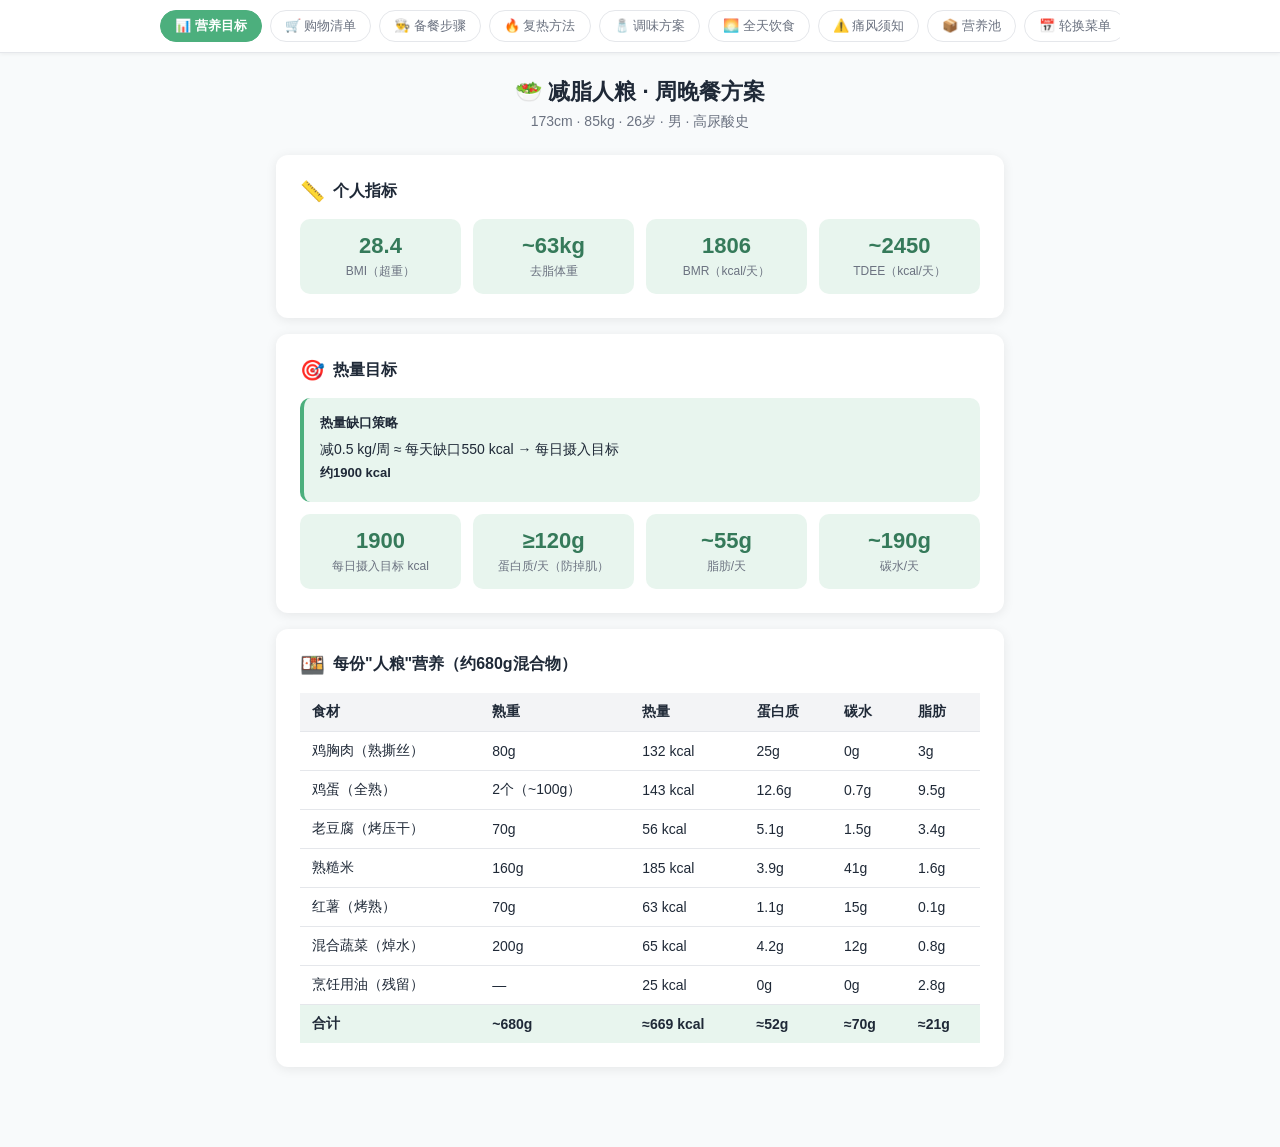
==== commit de00246d: "feat: add 营养池 and 轮换菜单 pages to meal-prep guide - Add 4 nutrition pools (碳水/蛋白质/脂肪/微量元素) with per-10" ====
--- a/meal-prep-guide.html
+++ b/meal-prep-guide.html
@@ -421,10 +421,134 @@
   .shop-item-detail { font-size: 12px; color: var(--text-muted); margin-top: 1px; }
   .shop-item-price { font-size: 12px; color: var(--green-dark); font-weight: 600; }
 
-  @media (max-width: 480px) {
-    .page-wrap { padding: 0 12px; }
+  /* ── Pool / Week tabs ── */
+  .pool-tabs, .week-tabs {
+    display: flex;
+    gap: 8px;
+    flex-wrap: wrap;
+    margin-bottom: 16px;
+  }
+  .pool-tab {
+    padding: 6px 16px;
+    border-radius: 20px;
+    border: 1.5px solid var(--border);
+    background: var(--white);
+    color: var(--gray);
+    font-size: 13px;
+    cursor: pointer;
+    transition: all .2s;
+  }
+  .pool-tab:hover { border-color: var(--green); color: var(--green-dark); }
+  .pool-tab.active {
+    background: var(--green);
+    border-color: var(--green);
+    color: var(--white);
+    font-weight: 600;
+  }
+  .week-tab {
+    flex: 1;
+    min-width: 70px;
+    text-align: center;
+    padding: 8px 12px;
+    border-radius: 10px;
+    border: 1.5px solid var(--border);
+    background: var(--white);
+    color: var(--gray);
+    font-size: 13px;
+    cursor: pointer;
+    transition: all .2s;
+  }
+  .week-tab:hover { border-color: var(--green); color: var(--green-dark); }
+  .week-tab.active {
+    background: var(--green);
+    border-color: var(--green);
+    color: var(--white);
+    font-weight: 600;
+  }
+  .pool-panel, .week-panel { display: none; }
+  .pool-panel.active, .week-panel.active { display: block; }
+
+  /* ── Ingredient card ── */
+  .ingr-grid {
+    display: grid;
+    grid-template-columns: repeat(auto-fill, minmax(260px, 1fr));
+    gap: 14px;
+  }
+  .ingr-card {
+    border-radius: 10px;
+    padding: 16px;
+    border: 1.5px solid var(--border);
+    background: var(--white);
+  }
+  .ingr-card h3 {
+    font-size: 14px;
+    font-weight: 700;
+    margin-bottom: 6px;
+    display: flex;
+    align-items: center;
+    justify-content: space-between;
+    gap: 6px;
+  }
+  .ingr-meta {
+    font-size: 12px;
+    color: var(--text-muted);
+    margin-bottom: 8px;
+  }
+  .ingr-method {
+    font-size: 13px;
+    color: var(--text);
+    line-height: 1.75;
+  }
+  .ingr-method strong {
+    display: block;
+    margin-bottom: 3px;
+    color: var(--green-dark);
+    font-size: 12px;
+    font-weight: 700;
+  }
+
+  /* ── Purine badge ── */
+  .purine-badge {
+    display: inline-block;
+    padding: 1px 7px;
+    border-radius: 10px;
+    font-size: 11px;
+    font-weight: 600;
+    white-space: nowrap;
+  }
+  .purine-low  { background: var(--green-light);  color: var(--green-dark); }
+  .purine-mid  { background: var(--orange-light); color: #92400e; }
+  .purine-high { background: var(--red-light);    color: #991b1b; }
+
+  @media (max-width: 600px) and (orientation: portrait) {
+    .top-nav { padding: 0 10px; }
+    .nav-inner { gap: 6px; padding: 8px 0; }
+    .nav-btn { padding: 6px 10px; font-size: 12px; }
+
+    .page-wrap { margin: 16px auto 64px; padding: 0 12px; }
+    .page-header h1 { font-size: 18px; }
+    .page-header p { font-size: 13px; }
     .card { padding: 16px; }
-    .stat-grid { grid-template-columns: repeat(2, 1fr); }
+    .card-title { margin-bottom: 12px; }
+
+    .stat-grid { grid-template-columns: repeat(2, minmax(0, 1fr)); }
+
+    .tbl { font-size: 13px; }
+    .tbl th, .tbl td { padding: 8px 8px; }
+
+    .step-nav { flex-wrap: wrap; justify-content: center; }
+    .step-counter { width: 100%; text-align: center; order: -1; }
+    .step-nav-btn { flex: 1 1 calc(50% - 8px); padding: 8px 10px; text-align: center; }
+    .step-header { flex-direction: column; gap: 10px; margin-bottom: 14px; }
+    .step-number { width: 36px; height: 36px; font-size: 16px; }
+    .step-title-block h2 { font-size: 17px; }
+
+    .seasoning-grid,
+    .shop-grid,
+    .ingr-grid { grid-template-columns: 1fr; }
+    .pool-tab { padding: 5px 10px; font-size: 12px; }
+    .meal-item { flex-direction: column; gap: 6px; }
+    .meal-time { width: auto; padding-top: 0; }
   }
 </style>
 </head>
@@ -440,6 +564,8 @@
     <button class="nav-btn" onclick="showPage('seasoning')">🧂 调味方案</button>
     <button class="nav-btn" onclick="showPage('diet')">🌅 全天饮食</button>
     <button class="nav-btn" onclick="showPage('gout')">⚠️ 痛风须知</button>
+    <button class="nav-btn" onclick="showPage('pools')">📦 营养池</button>
+    <button class="nav-btn" onclick="showPage('rotation')">📅 轮换菜单</button>
   </div>
 </nav>
 
@@ -1127,6 +1253,637 @@
   </div>
 </div>
 
+<!-- ══════════════════════════════════════════ -->
+<!-- PAGE: pools (营养池)                       -->
+<!-- ══════════════════════════════════════════ -->
+<div id="page-pools" class="page">
+  <div class="page-wrap">
+    <div class="page-header">
+      <h1>📦 食材营养池</h1>
+      <p>每100g生重 · 按主要营养成分分类 · ⚠️标注痛风注意项</p>
+    </div>
+
+    <div class="pool-tabs">
+      <button class="pool-tab active" onclick="showPool('carb')">🌾 碳水池</button>
+      <button class="pool-tab" onclick="showPool('protein')">🥩 蛋白质池</button>
+      <button class="pool-tab" onclick="showPool('fat')">🫒 脂肪池</button>
+      <button class="pool-tab" onclick="showPool('micro')">🥦 微量元素池</button>
+    </div>
+
+    <!-- ─── 碳水化合物池 ─── -->
+    <div id="pool-carb" class="pool-panel active">
+      <div class="card">
+        <div class="card-title"><span class="icon">🌾</span>碳水化合物池（每100g）</div>
+        <div class="alert alert-blue" style="margin-bottom:14px">
+          <strong>选择原则</strong>
+          优先选择低GI复合碳水，避免血糖剧烈波动。高膳食纤维粗粮有助减脂、稳定尿酸。每日碳水目标约190g。
+        </div>
+        <div style="overflow-x:auto">
+          <table class="tbl">
+            <thead>
+              <tr><th>食材</th><th>热量(kcal)</th><th>碳水(g)</th><th>蛋白质(g)</th><th>脂肪(g)</th><th>膳食纤维(g)</th><th>GI</th><th>特点</th></tr>
+            </thead>
+            <tbody>
+              <tr><td>糙米（干）</td><td>364</td><td>76</td><td>8.0</td><td>2.7</td><td>3.4</td><td>低 55</td><td>B族维生素丰富，减脂主食首选</td></tr>
+              <tr><td>燕麦（干）</td><td>389</td><td>67</td><td>17</td><td>7.0</td><td>10</td><td>低 55</td><td>β-葡聚糖降胆固醇，高蛋白主食</td></tr>
+              <tr><td>藜麦（干）</td><td>368</td><td>64</td><td>14</td><td>6.1</td><td>7.0</td><td>低 53</td><td>完全蛋白，含全部必需氨基酸</td></tr>
+              <tr><td>荞麦（干）</td><td>343</td><td>71</td><td>13</td><td>3.4</td><td>6.5</td><td>低 54</td><td>含芦丁，改善血管通透性</td></tr>
+              <tr><td>红薯（生）</td><td>90</td><td>21</td><td>1.6</td><td>0.1</td><td>3.0</td><td>中 61</td><td>β-胡萝卜素丰富，高钾低脂</td></tr>
+              <tr><td>紫薯（生）</td><td>82</td><td>19</td><td>1.5</td><td>0.1</td><td>2.5</td><td>中 58</td><td>花青素强效抗氧化</td></tr>
+              <tr><td>山药（生）</td><td>57</td><td>13</td><td>1.9</td><td>0.2</td><td>1.0</td><td>低 51</td><td>助消化，低热量饱腹感强</td></tr>
+              <tr><td>芋头（生）</td><td>80</td><td>18</td><td>2.2</td><td>0.2</td><td>1.0</td><td>低 55</td><td>富含钾、镁，低过敏性</td></tr>
+              <tr><td>玉米（鲜）</td><td>96</td><td>22</td><td>3.4</td><td>1.2</td><td>2.8</td><td>中 70</td><td>叶黄素护眼，可整段烤制备餐</td></tr>
+            </tbody>
+          </table>
+        </div>
+      </div>
+    </div>
+
+    <!-- ─── 蛋白质池 ─── -->
+    <div id="pool-protein" class="pool-panel">
+      <div class="card">
+        <div class="card-title"><span class="icon">🥩</span>蛋白质池（每100g生重）</div>
+        <div class="alert alert-orange" style="margin-bottom:14px">
+          <strong>⚠️ 嘌呤分级说明</strong>
+          低 &lt;25 mg · 中 25–150 mg · 高 &gt;150 mg（每100g）。痛风史：中嘌呤食材每份熟重≤80g，每天不超2种；高嘌呤食材禁用。每日蛋白质目标≥120g。
+        </div>
+        <div style="overflow-x:auto">
+          <table class="tbl">
+            <thead>
+              <tr><th>食材（部位）</th><th>热量(kcal)</th><th>蛋白质(g)</th><th>脂肪(g)</th><th>碳水(g)</th><th>嘌呤</th><th>备注</th></tr>
+            </thead>
+            <tbody>
+              <tr><td>🐔 鸡胸肉（去皮去骨）</td><td>165</td><td>31</td><td>3.6</td><td>0</td><td><span class="purine-badge purine-mid">中</span></td><td>高蛋白低脂，减脂首选</td></tr>
+              <tr><td>🐔 鸡大腿（去皮）</td><td>161</td><td>26</td><td>6.0</td><td>0</td><td><span class="purine-badge purine-mid">中</span></td><td>含铁稍高，肉质嫩润</td></tr>
+              <tr><td>🐔 鸡小腿（去皮）</td><td>135</td><td>24</td><td>4.0</td><td>0</td><td><span class="purine-badge purine-mid">中</span></td><td>富含胶原蛋白，炖煮更佳</td></tr>
+              <tr><td>🐄 牛里脊</td><td>147</td><td>22</td><td>6.5</td><td>0</td><td><span class="purine-badge purine-mid">中</span></td><td>铁2.7mg，锌4.4mg；薄片快炒</td></tr>
+              <tr><td>🐄 牛腱子</td><td>139</td><td>21</td><td>6.0</td><td>0</td><td><span class="purine-badge purine-mid">中</span></td><td>高胶原蛋白，炖煮弹牙</td></tr>
+              <tr><td>🐄 牛腩</td><td>295</td><td>17</td><td>25</td><td>0</td><td><span class="purine-badge purine-mid">中</span></td><td>铁丰富，脂肪高⚠️每份≤50g</td></tr>
+              <tr><td>🐷 猪里脊</td><td>143</td><td>22</td><td>6.2</td><td>0</td><td><span class="purine-badge purine-mid">中</span></td><td>瘦肉比例高，低脂易消化</td></tr>
+              <tr><td>🐷 猪梅头肉（颈背）</td><td>168</td><td>20</td><td>9.8</td><td>0</td><td><span class="purine-badge purine-mid">中</span></td><td>肥瘦均匀，口感最嫩，含B12</td></tr>
+              <tr><td>🐷 猪后腿肉</td><td>143</td><td>20</td><td>7.0</td><td>0</td><td><span class="purine-badge purine-mid">中</span></td><td>性价比高，可替代梅头肉</td></tr>
+              <tr><td>🐟 鲈鱼（海鲈）</td><td>105</td><td>19</td><td>3.4</td><td>0</td><td><span class="purine-badge purine-mid">中</span></td><td>DHA丰富，清蒸最佳</td></tr>
+              <tr><td>🐟 草鱼</td><td>113</td><td>18</td><td>4.3</td><td>0</td><td><span class="purine-badge purine-mid">中</span></td><td>价廉低脂，适合蒸或清汤</td></tr>
+              <tr><td>🐟 罗非鱼</td><td>96</td><td>20</td><td>1.7</td><td>0</td><td><span class="purine-badge purine-mid">中</span></td><td>极低脂高蛋白，刺少易备餐</td></tr>
+              <tr><td>🥚 鸡蛋（全蛋）</td><td>155</td><td>13</td><td>11</td><td>1.1</td><td><span class="purine-badge purine-low">低</span></td><td>无嘌呤限制，完全蛋白，性价比最高</td></tr>
+              <tr><td>🫘 老豆腐（北豆腐）</td><td>76</td><td>8.1</td><td>4.8</td><td>1.5</td><td><span class="purine-badge purine-low">低</span></td><td>促尿酸排泄，烤后冷冻不软烂</td></tr>
+              <tr><td>🫘 嫩豆腐</td><td>55</td><td>5.3</td><td>3.1</td><td>1.3</td><td><span class="purine-badge purine-low">低</span></td><td>钙100mg，适合蒸煮或煎制</td></tr>
+              <tr><td>🥛 低脂希腊酸奶</td><td>59</td><td>10</td><td>0.4</td><td>3.9</td><td><span class="purine-badge purine-low">极低</span></td><td>促尿酸排泄，高蛋白加餐首选</td></tr>
+            </tbody>
+          </table>
+        </div>
+        <div class="alert alert-red" style="margin-top:16px">
+          <strong>❌ 蛋白质池禁用食材（高嘌呤）</strong>
+          动物内脏（肝/肾/脑/肠） · 带壳海鲜（虾/蛤/牡蛎/扇贝） · 沙丁鱼 · 凤尾鱼 · 鲭鱼 · 鱼皮/鱼籽
+        </div>
+      </div>
+    </div>
+
+    <!-- ─── 脂肪池 ─── -->
+    <div id="pool-fat" class="pool-panel">
+      <div class="card">
+        <div class="card-title"><span class="icon">🫒</span>脂肪池（每100g）</div>
+        <div class="alert alert-green" style="margin-bottom:14px">
+          <strong>选择原则</strong>
+          优先单不饱和脂肪酸（橄榄油、牛油果）和ω-3多不饱和脂肪酸（核桃、亚麻籽油）；减少饱和脂肪。每日总脂肪目标约55g，烹饪用油控制在10ml以内。
+        </div>
+        <div style="overflow-x:auto">
+          <table class="tbl">
+            <thead>
+              <tr><th>食材</th><th>热量(kcal)</th><th>总脂肪(g)</th><th>饱和脂肪(g)</th><th>单不饱和(g)</th><th>ω-3(g)</th><th>蛋白质(g)</th><th>备注</th></tr>
+            </thead>
+            <tbody>
+              <tr><td>橄榄油（初榨）</td><td>884</td><td>100</td><td>13.8</td><td>72.9</td><td>0.8</td><td>0</td><td>抗炎，可用于腌制和煎炒</td></tr>
+              <tr><td>亚麻籽油</td><td>884</td><td>100</td><td>9.4</td><td>18.4</td><td>53.4</td><td>0</td><td>ω-3最佳植物来源，不耐高温，拌凉菜用</td></tr>
+              <tr><td>牛油果（鲜）</td><td>160</td><td>15</td><td>2.1</td><td>9.8</td><td>0.1</td><td>2.0</td><td>钾487mg，膳食纤维7g，可替代部分油脂</td></tr>
+              <tr><td>核桃（生）</td><td>654</td><td>65</td><td>6.1</td><td>8.9</td><td>9.1</td><td>15</td><td>ω-3最丰富坚果，每天≤30g</td></tr>
+              <tr><td>杏仁（生）</td><td>579</td><td>50</td><td>3.8</td><td>31.6</td><td>0.003</td><td>21</td><td>维E丰富，Mg 268mg，每天≤30g</td></tr>
+              <tr><td>芝麻酱</td><td>593</td><td>53</td><td>7.4</td><td>19.7</td><td>0.4</td><td>17</td><td>钙870mg，铁10mg；⚠️高热量控量15g/次</td></tr>
+              <tr><td>鸡蛋黄</td><td>323</td><td>27</td><td>8.3</td><td>10.8</td><td>0.1</td><td>16</td><td>卵磷脂丰富，每天≤2个蛋黄无需限制</td></tr>
+              <tr><td>猪梅头肉（生）</td><td>168</td><td>9.8</td><td>3.4</td><td>4.2</td><td>0.1</td><td>20</td><td>脂肪适中均匀，同列蛋白池</td></tr>
+              <tr><td>牛腩（生）</td><td>295</td><td>25</td><td>10.6</td><td>11.0</td><td>0.4</td><td>17</td><td>⚠️控量≤50g/份；铁2.9mg，同列蛋白池</td></tr>
+              <tr><td>五花肉（生）</td><td>395</td><td>35</td><td>12.8</td><td>15.6</td><td>0.2</td><td>14</td><td>⚠️高饱和脂肪，偶尔少量，不进入轮换菜单</td></tr>
+            </tbody>
+          </table>
+        </div>
+      </div>
+    </div>
+
+    <!-- ─── 微量元素池 ─── -->
+    <div id="pool-micro" class="pool-panel">
+      <div class="card">
+        <div class="card-title"><span class="icon">🥦</span>微量元素池（每100g）</div>
+        <div class="alert alert-green" style="margin-bottom:14px">
+          <strong>注意</strong>
+          蔬菜是微量元素主要来源，大部分蔬菜嘌呤极低，可大量食用。维生素C有助促进尿酸排泄，彩椒✨是维C最高来源之一。菠菜需焯水去除草酸。
+        </div>
+        <div style="overflow-x:auto">
+          <table class="tbl">
+            <thead>
+              <tr><th>食材</th><th>热量(kcal)</th><th>铁 Fe(mg)</th><th>钙 Ca(mg)</th><th>维C(mg)</th><th>钾 K(mg)</th><th>镁 Mg(mg)</th><th>嘌呤</th><th>备注</th></tr>
+            </thead>
+            <tbody>
+              <tr><td>🌿 菠菜</td><td>23</td><td>2.7</td><td>99</td><td>28</td><td>558</td><td>79</td><td><span class="purine-badge purine-low">低</span></td><td>⚠️草酸高，必须焯水再食用</td></tr>
+              <tr><td>🥬 羽衣甘蓝</td><td>50</td><td>1.5</td><td>150</td><td>120</td><td>491</td><td>34</td><td><span class="purine-badge purine-low">低</span></td><td>钙媲美牛奶，维C极高</td></tr>
+              <tr><td>🥦 西兰花</td><td>34</td><td>0.7</td><td>47</td><td>89</td><td>316</td><td>21</td><td><span class="purine-badge purine-low">低</span></td><td>萝卜硫素抗癌，维C高</td></tr>
+              <tr><td>🥕 胡萝卜</td><td>41</td><td>0.3</td><td>33</td><td>6</td><td>320</td><td>12</td><td><span class="purine-badge purine-low">低</span></td><td>β-胡萝卜素8285μg，与油同食吸收更好</td></tr>
+              <tr><td>🫑 彩椒（红/黄）</td><td>31</td><td>0.4</td><td>7</td><td>128</td><td>211</td><td>12</td><td><span class="purine-badge purine-low">低</span></td><td>✨维C最高，有助降尿酸，可生食</td></tr>
+              <tr><td>🥒 西葫芦</td><td>17</td><td>0.4</td><td>16</td><td>17</td><td>262</td><td>18</td><td><span class="purine-badge purine-low">低</span></td><td>低热量，冷冻复热口感好</td></tr>
+              <tr><td>🍅 番茄</td><td>18</td><td>0.5</td><td>10</td><td>23</td><td>237</td><td>11</td><td><span class="purine-badge purine-low">低</span></td><td>番茄红素2573μg，加热后吸收翻倍</td></tr>
+              <tr><td>🥒 黄瓜</td><td>15</td><td>0.3</td><td>16</td><td>2.8</td><td>147</td><td>13</td><td><span class="purine-badge purine-low">低</span></td><td>促进水分代谢，建议生食鲜加</td></tr>
+              <tr><td>🍆 茄子</td><td>25</td><td>0.2</td><td>9</td><td>2.5</td><td>229</td><td>14</td><td><span class="purine-badge purine-low">低</span></td><td>花青素护血管；⚠️吸油强，用空气炸锅</td></tr>
+              <tr><td>🥬 小白菜</td><td>13</td><td>1.9</td><td>90</td><td>28</td><td>178</td><td>18</td><td><span class="purine-badge purine-low">低</span></td><td>铁钙均衡，适合快速焯水</td></tr>
+              <tr><td>🥬 圆白菜</td><td>25</td><td>0.5</td><td>40</td><td>45</td><td>170</td><td>12</td><td><span class="purine-badge purine-low">低</span></td><td>维C丰富，生食炒食均可</td></tr>
+              <tr><td>🥬 大白菜</td><td>18</td><td>0.3</td><td>50</td><td>19</td><td>137</td><td>9</td><td><span class="purine-badge purine-low">低</span></td><td>高水分低热量，冬季首选</td></tr>
+              <tr><td>🫘 四季豆</td><td>30</td><td>1.5</td><td>55</td><td>19</td><td>209</td><td>28</td><td><span class="purine-badge purine-low">低</span></td><td>⚠️必须熟透，生食含凝集素毒素</td></tr>
+              <tr><td>🍄 平菇</td><td>25</td><td>1.0</td><td>8</td><td>5</td><td>306</td><td>12</td><td><span class="purine-badge purine-mid">中</span></td><td>⚠️中嘌呤，每次限50g；钾K高</td></tr>
+              <tr><td>🐄 牛里脊</td><td>147</td><td>2.7</td><td>11</td><td>—</td><td>322</td><td>22</td><td><span class="purine-badge purine-mid">中</span></td><td>铁+锌优质肉类来源，同列蛋白池</td></tr>
+              <tr><td>🌰 核桃</td><td>654</td><td>2.9</td><td>98</td><td>1.3</td><td>441</td><td>158</td><td><span class="purine-badge purine-low">低</span></td><td>Mg极高，ω-3丰富，每天≤30g</td></tr>
+            </tbody>
+          </table>
+        </div>
+      </div>
+    </div>
+  </div>
+</div>
+
+<!-- ══════════════════════════════════════════ -->
+<!-- PAGE: rotation (轮换菜单)                  -->
+<!-- ══════════════════════════════════════════ -->
+<div id="page-rotation" class="page">
+  <div class="page-wrap">
+    <div class="page-header">
+      <h1>📅 轮换菜单</h1>
+      <p>四周循环 · 与上周重复食材≤3种 · 与上上周不完全相同</p>
+    </div>
+
+    <div class="alert alert-blue" style="margin-bottom:16px">
+      <strong>💡 使用说明</strong>
+      <span class="pill pill-green">🆕 本周新增</span> 使用对应的新备菜方法；
+      <span class="pill pill-orange">🔄 沿用</span> 可直接沿用上周剩余备菜法或重新制作。
+      🥒🍅 标注「生鲜鲜加」的食材不适合混合冷冻，建议每天取出时现切加入。
+    </div>
+
+    <div class="week-tabs">
+      <button class="week-tab active" onclick="showWeek(1)">第1周</button>
+      <button class="week-tab" onclick="showWeek(2)">第2周</button>
+      <button class="week-tab" onclick="showWeek(3)">第3周</button>
+      <button class="week-tab" onclick="showWeek(4)">第4周</button>
+    </div>
+
+    <!-- ═══ 第1周 ═══ -->
+    <div id="week-1" class="week-panel active">
+      <div class="card">
+        <div class="card-title"><span class="icon">📋</span>第1周概览</div>
+        <div class="stat-grid" style="margin-bottom:14px">
+          <div class="stat-item"><div class="stat-value">10</div><div class="stat-label">食材总数</div></div>
+          <div class="stat-item"><div class="stat-value">10</div><div class="stat-label">🆕 新增</div></div>
+          <div class="stat-item"><div class="stat-value">0</div><div class="stat-label">🔄 沿用</div></div>
+          <div class="stat-item"><div class="stat-value">~670</div><div class="stat-label">每份热量(kcal)</div></div>
+        </div>
+        <div class="alert alert-green">
+          <strong>本周主题：低脂高蛋白经典版</strong>
+          鸡胸肉+老豆腐为主要蛋白质来源，糙米+红薯提供复合碳水，彩色蔬菜补充维C和矿物质。
+        </div>
+      </div>
+
+      <div class="card">
+        <div class="card-title"><span class="icon">🥩</span>蛋白质食材</div>
+        <div class="ingr-grid">
+          <div class="ingr-card">
+            <h3>🐔 鸡胸肉（去皮） <span class="pill pill-green">🆕</span></h3>
+            <div class="ingr-meta">400g生重 · 约80g熟重/份 · 蛋白质≈25g/份</div>
+            <div class="ingr-method">
+              <strong>▸ 空气炸锅法</strong>
+              ① 橄榄油+蒜末+黑胡椒均匀涂抹，腌制5分钟<br>
+              ② 空气炸锅180°C 烤18-20分钟，中途翻面一次<br>
+              ③ 冷却后顺纤维方向撕成细丝（冷冻复热口感更佳）
+            </div>
+          </div>
+          <div class="ingr-card">
+            <h3>🥚 鸡蛋 <span class="pill pill-green">🆕</span></h3>
+            <div class="ingr-meta">10个 · 约2个/份 · 蛋白质≈12.6g/份</div>
+            <div class="ingr-method">
+              <strong>▸ 水煮全熟法</strong>
+              ① 冷水放入鸡蛋，开大火<br>
+              ② 水沸后计时10分钟（全熟）<br>
+              ③ 捞出立即冰水浸泡5分钟（易剥壳）<br>
+              ④ 全部剥壳，每个切4瓣备用
+            </div>
+          </div>
+          <div class="ingr-card">
+            <h3>🫘 老豆腐 <span class="pill pill-green">🆕</span></h3>
+            <div class="ingr-meta">350g · 约70g/份 · 蛋白质≈5.7g/份</div>
+            <div class="ingr-method">
+              <strong>▸ 压干+空气炸锅法</strong>
+              ① 切1.5cm小块，厨房纸包裹<br>
+              ② 重物压置10分钟排出多余水分<br>
+              ③ 空气炸锅200°C 烤10-12分钟至表面金黄<br>
+              ④ 冷却备用（冷冻后质地紧实不软烂）
+            </div>
+          </div>
+        </div>
+      </div>
+
+      <div class="card">
+        <div class="card-title"><span class="icon">🌾</span>主食</div>
+        <div class="ingr-grid">
+          <div class="ingr-card">
+            <h3>🍚 糙米 <span class="pill pill-green">🆕</span></h3>
+            <div class="ingr-meta">320g干重 → 约800g熟重 · 160g熟/份</div>
+            <div class="ingr-method">
+              <strong>▸ 电饭锅法</strong>
+              ① 淘洗2-3遍至水清<br>
+              ② 1:1.5比例加水（320g米+480ml水）<br>
+              ③ 电饭锅"糙米"档；或大火烧开转小火焖40分钟<br>
+              ④ 摊开晾凉防结块
+            </div>
+          </div>
+          <div class="ingr-card">
+            <h3>🍠 红薯 <span class="pill pill-green">🆕</span></h3>
+            <div class="ingr-meta">350g · 约70g/份</div>
+            <div class="ingr-method">
+              <strong>▸ 空气炸锅法</strong>
+              ① 去皮切约2cm小块<br>
+              ② 空气炸锅200°C 烤20-22分钟<br>
+              ③ 至熟软表面微干，冷却备用
+            </div>
+          </div>
+        </div>
+      </div>
+
+      <div class="card">
+        <div class="card-title"><span class="icon">🥦</span>蔬菜</div>
+        <div class="alert alert-orange" style="margin-bottom:14px">
+          <strong>焯水顺序（同一锅水）：</strong>
+          胡萝卜3min → 西兰花2min → 西葫芦1.5min → 彩椒1min → 菠菜30秒。每种捞出立即过冰水，然后充分沥干。
+        </div>
+        <table class="tbl">
+          <thead><tr><th>蔬菜</th><th>状态</th><th>用量(5份)</th><th>处理方法</th><th>备注</th></tr></thead>
+          <tbody>
+            <tr><td>🥦 西兰花</td><td><span class="pill pill-green">🆕</span></td><td>400g</td><td>切小朵，焯水2分钟，冰水过凉</td><td>富含萝卜硫素</td></tr>
+            <tr><td>🥕 胡萝卜</td><td><span class="pill pill-green">🆕</span></td><td>180g</td><td>切小丁，焯水3分钟，冰水过凉</td><td>与油同食吸收更好</td></tr>
+            <tr><td>🫑 彩椒（红/黄）</td><td><span class="pill pill-green">🆕</span></td><td>200g</td><td>切小块，焯水1分钟，冰水过凉</td><td>维C最高，尽量少焯</td></tr>
+            <tr><td>🥒 西葫芦</td><td><span class="pill pill-green">🆕</span></td><td>200g</td><td>切半圆片，焯水1.5分钟</td><td>冷冻复热口感佳</td></tr>
+            <tr><td>🌿 菠菜</td><td><span class="pill pill-green">🆕</span></td><td>150g</td><td>整叶入水，焯水30秒</td><td>⚠️草酸高，必须焯水</td></tr>
+          </tbody>
+        </table>
+      </div>
+    </div>
+
+    <!-- ═══ 第2周 ═══ -->
+    <div id="week-2" class="week-panel">
+      <div class="card">
+        <div class="card-title"><span class="icon">📋</span>第2周概览</div>
+        <div class="stat-grid" style="margin-bottom:14px">
+          <div class="stat-item"><div class="stat-value">11</div><div class="stat-label">食材总数</div></div>
+          <div class="stat-item"><div class="stat-value">8</div><div class="stat-label">🆕 新增</div></div>
+          <div class="stat-item"><div class="stat-value">3</div><div class="stat-label">🔄 沿用（≤3）</div></div>
+          <div class="stat-item"><div class="stat-value">~650</div><div class="stat-label">每份热量(kcal)</div></div>
+        </div>
+        <div class="alert alert-green">
+          <strong>本周主题：猪肉+鲈鱼双蛋白版</strong>
+          猪梅头肉和清蒸鲈鱼替换鸡胸肉，藜麦+紫薯替换主食，引入番茄和黄瓜提升清爽感。
+        </div>
+        <div class="alert alert-blue">
+          <strong>🔄 与上周相同的3种食材：</strong>鸡蛋 · 胡萝卜 · 西葫芦
+        </div>
+      </div>
+
+      <div class="card">
+        <div class="card-title"><span class="icon">🥩</span>蛋白质食材</div>
+        <div class="ingr-grid">
+          <div class="ingr-card">
+            <h3>🐷 猪梅头肉 <span class="pill pill-green">🆕</span></h3>
+            <div class="ingr-meta">300g生重 · 约60g/份 · 蛋白质≈12g/份</div>
+            <div class="ingr-method">
+              <strong>▸ 水煮法</strong>
+              ① 切薄片（约5mm），冷水下锅<br>
+              ② 大火烧开后撇去浮沫<br>
+              ③ 转小火煮15分钟至熟<br>
+              ④ 捞出沥干，冷却备用（吃时再调味）
+            </div>
+          </div>
+          <div class="ingr-card">
+            <h3>🐟 鲈鱼 <span class="pill pill-green">🆕</span></h3>
+            <div class="ingr-meta">300g净重(约2条小鲈) · 约60g/份</div>
+            <div class="ingr-method">
+              <strong>▸ 清蒸法</strong>
+              ① 鱼身两面划几刀，姜片垫底<br>
+              ② 蒸锅水开后大火蒸10-12分钟<br>
+              ③ 取出去皮去骨，撕成鱼块<br>
+              ④ 冷却备用（不加调料，吃时鲜加）
+            </div>
+          </div>
+          <div class="ingr-card">
+            <h3>🥚 鸡蛋 <span class="pill pill-orange">🔄</span></h3>
+            <div class="ingr-meta">10个 · 约2个/份 · 同第1周方法</div>
+            <div class="ingr-method">
+              <strong>▸ 水煮全熟法（同第1周）</strong>
+              ① 冷水放蛋，大火烧开<br>
+              ② 水沸后计时10分钟<br>
+              ③ 冰水浸泡5分钟，剥壳切4瓣
+            </div>
+          </div>
+          <div class="ingr-card">
+            <h3>🫘 北豆腐（嫩豆腐） <span class="pill pill-green">🆕</span></h3>
+            <div class="ingr-meta">350g · 约70g/份 · 换豆腐品种</div>
+            <div class="ingr-method">
+              <strong>▸ 平底锅煎法</strong>
+              ① 切1.5cm厚片，厨房纸吸干表面<br>
+              ② 平底锅加5ml橄榄油，中火预热<br>
+              ③ 每面煎3-4分钟至金黄<br>
+              ④ 冷却备用（外酥内嫩）
+            </div>
+          </div>
+        </div>
+      </div>
+
+      <div class="card">
+        <div class="card-title"><span class="icon">🌾</span>主食</div>
+        <div class="ingr-grid">
+          <div class="ingr-card">
+            <h3>🌾 藜麦 <span class="pill pill-green">🆕</span></h3>
+            <div class="ingr-meta">300g干重 → 约750g熟重 · 150g熟/份</div>
+            <div class="ingr-method">
+              <strong>▸ 电饭锅法（需预洗去皂苷）</strong>
+              ① 冷水搓洗至不起泡（去苦味皂苷）<br>
+              ② 1:1.5加水（300g+450ml水）<br>
+              ③ 大火烧开转小火焖15分钟<br>
+              ④ 摊开晾凉，颗粒分明即可
+            </div>
+          </div>
+          <div class="ingr-card">
+            <h3>🍠 紫薯 <span class="pill pill-green">🆕</span></h3>
+            <div class="ingr-meta">350g · 约70g/份 · 换薯类品种</div>
+            <div class="ingr-method">
+              <strong>▸ 蒸锅法</strong>
+              ① 去皮切2cm小块<br>
+              ② 上蒸锅，水开后蒸20分钟<br>
+              ③ 筷子能轻松穿透即可，冷却备用
+            </div>
+          </div>
+        </div>
+      </div>
+
+      <div class="card">
+        <div class="card-title"><span class="icon">🥦</span>蔬菜</div>
+        <div class="alert alert-blue" style="margin-bottom:14px">
+          <strong>🥒🍅 本周含生鲜鲜加蔬菜：</strong>番茄、黄瓜建议每天取出时现切加入，不混入冷冻批次。
+        </div>
+        <table class="tbl">
+          <thead><tr><th>蔬菜</th><th>状态</th><th>用量(5份)</th><th>处理方法</th><th>备注</th></tr></thead>
+          <tbody>
+            <tr><td>🥕 胡萝卜</td><td><span class="pill pill-orange">🔄</span></td><td>180g</td><td>切小丁，焯水3分钟，冰水过凉</td><td>同第1周</td></tr>
+            <tr><td>🥒 西葫芦</td><td><span class="pill pill-orange">🔄</span></td><td>200g</td><td>切半圆片，焯水1.5分钟</td><td>同第1周</td></tr>
+            <tr><td>🍅 番茄</td><td><span class="pill pill-green">🆕</span></td><td>250g</td><td>切小块，生用鲜加（不冷冻）</td><td>番茄红素丰富</td></tr>
+            <tr><td>🥒 黄瓜</td><td><span class="pill pill-green">🆕</span></td><td>200g</td><td>拍碎或切片，生用鲜加（不冷冻）</td><td>促水分代谢</td></tr>
+            <tr><td>🥬 小白菜</td><td><span class="pill pill-green">🆕</span></td><td>200g</td><td>整叶焯水30秒，冰水过凉，沥干</td><td>铁钙均衡</td></tr>
+            <tr><td>🥬 圆白菜</td><td><span class="pill pill-green">🆕</span></td><td>200g</td><td>手撕大块，焯水2分钟</td><td>维C丰富</td></tr>
+          </tbody>
+        </table>
+      </div>
+    </div>
+
+    <!-- ═══ 第3周 ═══ -->
+    <div id="week-3" class="week-panel">
+      <div class="card">
+        <div class="card-title"><span class="icon">📋</span>第3周概览</div>
+        <div class="stat-grid" style="margin-bottom:14px">
+          <div class="stat-item"><div class="stat-value">11</div><div class="stat-label">食材总数</div></div>
+          <div class="stat-item"><div class="stat-value">8</div><div class="stat-label">🆕 新增</div></div>
+          <div class="stat-item"><div class="stat-value">3</div><div class="stat-label">🔄 沿用（≤3）</div></div>
+          <div class="stat-item"><div class="stat-value">~680</div><div class="stat-label">每份热量(kcal)</div></div>
+        </div>
+        <div class="alert alert-green">
+          <strong>本周主题：牛肉大补版</strong>
+          换用牛里脊提供铁和锌，老豆腐用蒸法呈现不同质感，引入茄子和四季豆丰富蔬菜种类。
+        </div>
+        <div class="alert alert-blue">
+          <strong>🔄 与上周相同的3种食材：</strong>鸡蛋 · 胡萝卜 · 番茄
+        </div>
+      </div>
+
+      <div class="card">
+        <div class="card-title"><span class="icon">🥩</span>蛋白质食材</div>
+        <div class="ingr-grid">
+          <div class="ingr-card">
+            <h3>🐄 牛里脊 <span class="pill pill-green">🆕</span></h3>
+            <div class="ingr-meta">300g生重 · 约60g/份 · 铁2.7mg+锌4.4mg/份</div>
+            <div class="ingr-method">
+              <strong>▸ 热锅快炒法</strong>
+              ① 逆纹切薄片（约3mm），加生抽10ml腌制10分钟<br>
+              ② 热锅加橄榄油5ml，大火翻炒2分钟<br>
+              ③ 保留嫩度，不要过熟<br>
+              ④ 冷却备用
+            </div>
+          </div>
+          <div class="ingr-card">
+            <h3>🥚 鸡蛋 <span class="pill pill-orange">🔄</span></h3>
+            <div class="ingr-meta">10个 · 本周换炒法，口感更均匀</div>
+            <div class="ingr-method">
+              <strong>▸ 炒蛋碎法（本周换法）</strong>
+              ① 10个蛋打散，加少量盐搅匀<br>
+              ② 热锅加5ml橄榄油，中大火<br>
+              ③ 倒入蛋液，快速翻炒至碎粒状<br>
+              ④ 冷却备用（炒蛋碎冷冻口感优于整蛋）
+            </div>
+          </div>
+          <div class="ingr-card">
+            <h3>🫘 老豆腐 <span class="pill pill-green">🆕</span></h3>
+            <div class="ingr-meta">350g · 约70g/份 · 本周换蒸法</div>
+            <div class="ingr-method">
+              <strong>▸ 蒸法（本周换法）</strong>
+              ① 切1.5cm小块，铺在蒸盘<br>
+              ② 蒸锅水开后，蒸10分钟<br>
+              ③ 冷却备用（质地更嫩，口感不同于烤）
+            </div>
+          </div>
+        </div>
+      </div>
+
+      <div class="card">
+        <div class="card-title"><span class="icon">🌾</span>主食</div>
+        <div class="ingr-grid">
+          <div class="ingr-card">
+            <h3>🍚 糙米 <span class="pill pill-green">🆕</span></h3>
+            <div class="ingr-meta">320g干重 · 同第1周食材，重新制作</div>
+            <div class="ingr-method">
+              <strong>▸ 电饭锅法（同第1周）</strong>
+              ① 淘洗后1:1.5加水<br>
+              ② 电饭锅糙米档煮熟，摊开晾凉
+            </div>
+          </div>
+          <div class="ingr-card">
+            <h3>🍠 红薯 <span class="pill pill-green">🆕</span></h3>
+            <div class="ingr-meta">350g · 本周换微波炉法</div>
+            <div class="ingr-method">
+              <strong>▸ 微波炉法（本周换法）</strong>
+              ① 去皮切2cm块，平铺微波容器<br>
+              ② 加2汤匙水，高火5-6分钟至熟软<br>
+              ③ 冷却备用
+            </div>
+          </div>
+        </div>
+      </div>
+
+      <div class="card">
+        <div class="card-title"><span class="icon">🥦</span>蔬菜</div>
+        <div class="alert alert-red" style="margin-bottom:14px">
+          <strong>⚠️ 四季豆必须熟透：</strong>焯水至少4分钟，确认颜色由鲜绿变暗绿，生食四季豆含凝集素毒素。
+        </div>
+        <div class="alert alert-blue" style="margin-bottom:14px">
+          <strong>🫑 本周彩椒生切鲜加：</strong>保留更多维C，与番茄一起每天现切加入。
+        </div>
+        <table class="tbl">
+          <thead><tr><th>蔬菜</th><th>状态</th><th>用量(5份)</th><th>处理方法</th><th>备注</th></tr></thead>
+          <tbody>
+            <tr><td>🥕 胡萝卜</td><td><span class="pill pill-orange">🔄</span></td><td>180g</td><td>切小丁，焯水3分钟，冰水过凉</td><td>同第1周</td></tr>
+            <tr><td>🍅 番茄</td><td><span class="pill pill-orange">🔄</span></td><td>200g</td><td>切小块，热锅略炒1分钟出汁</td><td>加热后番茄红素更易吸收</td></tr>
+            <tr><td>🥦 西兰花</td><td><span class="pill pill-green">🆕</span></td><td>400g</td><td>切小朵，焯水2分钟，冰水过凉</td><td>同第1周方法</td></tr>
+            <tr><td>🫑 彩椒（红/黄）</td><td><span class="pill pill-green">🆕</span></td><td>200g</td><td>切细条生用，每天现切加入（不冷冻）</td><td>✨维C最高，生食更佳</td></tr>
+            <tr><td>🍆 茄子</td><td><span class="pill pill-green">🆕</span></td><td>200g</td><td>切2cm块，空气炸锅200°C烤15分钟</td><td>⚠️不用刷油，茄子吸油多</td></tr>
+            <tr><td>🫘 四季豆</td><td><span class="pill pill-green">🆕</span></td><td>200g</td><td>去筋折段，焯水4分钟至暗绿色</td><td>⚠️必须熟透，见备注</td></tr>
+          </tbody>
+        </table>
+      </div>
+    </div>
+
+    <!-- ═══ 第4周 ═══ -->
+    <div id="week-4" class="week-panel">
+      <div class="card">
+        <div class="card-title"><span class="icon">📋</span>第4周概览</div>
+        <div class="stat-grid" style="margin-bottom:14px">
+          <div class="stat-item"><div class="stat-value">11</div><div class="stat-label">食材总数</div></div>
+          <div class="stat-item"><div class="stat-value">8</div><div class="stat-label">🆕 新增</div></div>
+          <div class="stat-item"><div class="stat-value">3</div><div class="stat-label">🔄 沿用（≤3）</div></div>
+          <div class="stat-item"><div class="stat-value">~640</div><div class="stat-label">每份热量(kcal)</div></div>
+        </div>
+        <div class="alert alert-green">
+          <strong>本周主题：猪里脊+草鱼清淡版</strong>
+          猪里脊和草鱼替换蛋白来源，燕麦+山药替换主食，引入菠菜回归及西葫芦，整体口味更清淡。
+        </div>
+        <div class="alert alert-blue">
+          <strong>🔄 与上周相同的3种食材：</strong>鸡蛋 · 胡萝卜 · 番茄
+        </div>
+        <div class="alert alert-orange">
+          <strong>✅ 与第2周不完全相同：</strong>第4周换用猪里脊/草鱼（第2周为猪梅头肉/鲈鱼），燕麦/山药（第2周为藜麦/紫薯），菠菜/西葫芦（第2周为小白菜/圆白菜），满足"与上上周不完全相同"要求。
+        </div>
+      </div>
+
+      <div class="card">
+        <div class="card-title"><span class="icon">🥩</span>蛋白质食材</div>
+        <div class="ingr-grid">
+          <div class="ingr-card">
+            <h3>🐷 猪里脊 <span class="pill pill-green">🆕</span></h3>
+            <div class="ingr-meta">300g生重 · 约60g/份 · 高蛋白低脂</div>
+            <div class="ingr-method">
+              <strong>▸ 水煮腌制法</strong>
+              ① 切薄片(3-5mm)，加生抽10ml腌制10分钟<br>
+              ② 煮锅水开后，放入猪里脊片<br>
+              ③ 中火煮8分钟至熟透<br>
+              ④ 捞出冷却备用
+            </div>
+          </div>
+          <div class="ingr-card">
+            <h3>🐟 草鱼 <span class="pill pill-green">🆕</span></h3>
+            <div class="ingr-meta">300g净重 · 约60g/份 · 低脂高蛋白</div>
+            <div class="ingr-method">
+              <strong>▸ 清蒸法</strong>
+              ① 切段，姜片垫底入盘<br>
+              ② 蒸锅水开后大火蒸12分钟<br>
+              ③ 取出去皮去刺，撕成鱼块<br>
+              ④ 冷却备用
+            </div>
+          </div>
+          <div class="ingr-card">
+            <h3>🥚 鸡蛋 <span class="pill pill-orange">🔄</span></h3>
+            <div class="ingr-meta">10个 · 本周改溏心蛋，仅冷藏不冷冻</div>
+            <div class="ingr-method">
+              <strong>▸ 溏心水煮法（本周换法）</strong>
+              ① 冷水放蛋，大火烧开<br>
+              ② 水沸后计时8分钟（溏心）<br>
+              ③ 冰水浸泡5分钟，剥壳对半切<br>
+              ④ ⚠️溏心蛋仅冷藏保存，3天内食用
+            </div>
+          </div>
+          <div class="ingr-card">
+            <h3>🫘 北豆腐 <span class="pill pill-green">🆕</span></h3>
+            <div class="ingr-meta">350g · 约70g/份 · 本周用空气炸锅</div>
+            <div class="ingr-method">
+              <strong>▸ 空气炸锅法（本周换法）</strong>
+              ① 切1.5cm小块，厨房纸吸干表面<br>
+              ② 空气炸锅200°C 烤10-12分钟至金黄<br>
+              ③ 冷却备用（外酥内嫩）
+            </div>
+          </div>
+        </div>
+      </div>
+
+      <div class="card">
+        <div class="card-title"><span class="icon">🌾</span>主食</div>
+        <div class="ingr-grid">
+          <div class="ingr-card">
+            <h3>🌾 燕麦 <span class="pill pill-green">🆕</span></h3>
+            <div class="ingr-meta">300g干重 → 约600g泡发 · 120g/份</div>
+            <div class="ingr-method">
+              <strong>▸ 电饭锅保温法</strong>
+              ① 量入锅胆，加入开水至刚好没过<br>
+              ② 电饭锅保温档焖15分钟至软<br>
+              ③ 适当干一些便于分装（不要太稀）<br>
+              ④ 摊开晾凉备用
+            </div>
+          </div>
+          <div class="ingr-card">
+            <h3>🥔 山药 <span class="pill pill-green">🆕</span></h3>
+            <div class="ingr-meta">350g · 约70g/份 · 低GI主食</div>
+            <div class="ingr-method">
+              <strong>▸ 蒸锅法</strong>
+              ① ⚠️戴手套去皮（防黏液致痒）<br>
+              ② 切滚刀块约3cm<br>
+              ③ 上蒸锅，水开后蒸15分钟至软熟<br>
+              ④ 冷却备用
+            </div>
+          </div>
+        </div>
+      </div>
+
+      <div class="card">
+        <div class="card-title"><span class="icon">🥦</span>蔬菜</div>
+        <div class="alert alert-blue" style="margin-bottom:14px">
+          <strong>🥒🍅 本周含生鲜鲜加蔬菜：</strong>番茄、黄瓜建议每天取出时现切加入，不混入冷冻批次。
+        </div>
+        <table class="tbl">
+          <thead><tr><th>蔬菜</th><th>状态</th><th>用量(5份)</th><th>处理方法</th><th>备注</th></tr></thead>
+          <tbody>
+            <tr><td>🥕 胡萝卜</td><td><span class="pill pill-orange">🔄</span></td><td>180g</td><td>切小丁，焯水3分钟，冰水过凉</td><td>同第1周</td></tr>
+            <tr><td>🍅 番茄</td><td><span class="pill pill-orange">🔄</span></td><td>200g</td><td>切小块，生用每天鲜加（不冷冻）</td><td>清爽口感</td></tr>
+            <tr><td>🌿 菠菜</td><td><span class="pill pill-green">🆕</span></td><td>150g</td><td>整叶焯水30秒，冰水过凉，沥干</td><td>⚠️草酸高，必须焯水</td></tr>
+            <tr><td>🥒 西葫芦</td><td><span class="pill pill-green">🆕</span></td><td>200g</td><td>切半圆片，焯水1.5分钟</td><td>同第1周方法</td></tr>
+            <tr><td>🥒 黄瓜</td><td><span class="pill pill-green">🆕</span></td><td>200g</td><td>切片，生用每天鲜加（不冷冻）</td><td>促水分代谢</td></tr>
+            <tr><td>🥬 大白菜</td><td><span class="pill pill-green">🆕</span></td><td>200g</td><td>手撕块，焯水2分钟，沥干</td><td>高水分低热量</td></tr>
+          </tbody>
+        </table>
+      </div>
+    </div>
+
+    <!-- 轮换规则总结 -->
+    <div class="card" style="margin-top:8px">
+      <div class="card-title"><span class="icon">📊</span>四周轮换规则验证</div>
+      <table class="tbl">
+        <thead><tr><th>对比</th><th>共同食材数</th><th>是否满足≤3条件</th><th>是否完全相同</th></tr></thead>
+        <tbody>
+          <tr><td>第1周 → 第2周</td><td>3（鸡蛋、胡萝卜、西葫芦）</td><td>✅ 满足</td><td>✅ 不同</td></tr>
+          <tr><td>第2周 → 第3周</td><td>3（鸡蛋、胡萝卜、番茄）</td><td>✅ 满足</td><td>✅ 不同</td></tr>
+          <tr><td>第3周 → 第4周</td><td>3（鸡蛋、胡萝卜、番茄）</td><td>✅ 满足</td><td>✅ 不同</td></tr>
+          <tr><td>第1周 vs 第3周（间隔一周）</td><td>7（共有但不完全相同）</td><td>—</td><td>✅ 不完全相同</td></tr>
+          <tr><td>第2周 vs 第4周（间隔一周）</td><td>5（共有但不完全相同）</td><td>—</td><td>✅ 不完全相同</td></tr>
+        </tbody>
+      </table>
+    </div>
+  </div>
+</div>
+
 <!-- ── JavaScript ── -->
 <script>
   // ── Page switching ──
@@ -1135,7 +1892,7 @@
     document.querySelectorAll('.page').forEach(p => p.classList.remove('active'));
     document.getElementById('page-' + id).classList.add('active');
     navBtns.forEach(b => b.classList.remove('active'));
-    const idx = ['overview','shopping','prep','reheat','seasoning','diet','gout'].indexOf(id);
+    const idx = ['overview','shopping','prep','reheat','seasoning','diet','gout','pools','rotation'].indexOf(id);
     navBtns[idx].classList.add('active');
     window.scrollTo({ top: 0, behavior: 'smooth' });
   }
@@ -1200,6 +1957,25 @@
     currentStep = n;
     updateStepUI();
   }
+
+  // ── Nutrition pool tabs ──
+  const POOL_IDS = ['carb', 'protein', 'fat', 'micro'];
+  function showPool(id) {
+    document.querySelectorAll('.pool-panel').forEach(p => p.classList.remove('active'));
+    document.getElementById('pool-' + id).classList.add('active');
+    document.querySelectorAll('.pool-tab').forEach((t, i) => {
+      t.classList.toggle('active', POOL_IDS[i] === id);
+    });
+  }
+
+  // ── Weekly rotation tabs ──
+  function showWeek(n) {
+    document.querySelectorAll('.week-panel').forEach(p => p.classList.remove('active'));
+    document.getElementById('week-' + n).classList.add('active');
+    document.querySelectorAll('.week-tab').forEach((t, i) => {
+      t.classList.toggle('active', i + 1 === n);
+    });
+  }
 </script>
 </body>
 </html>
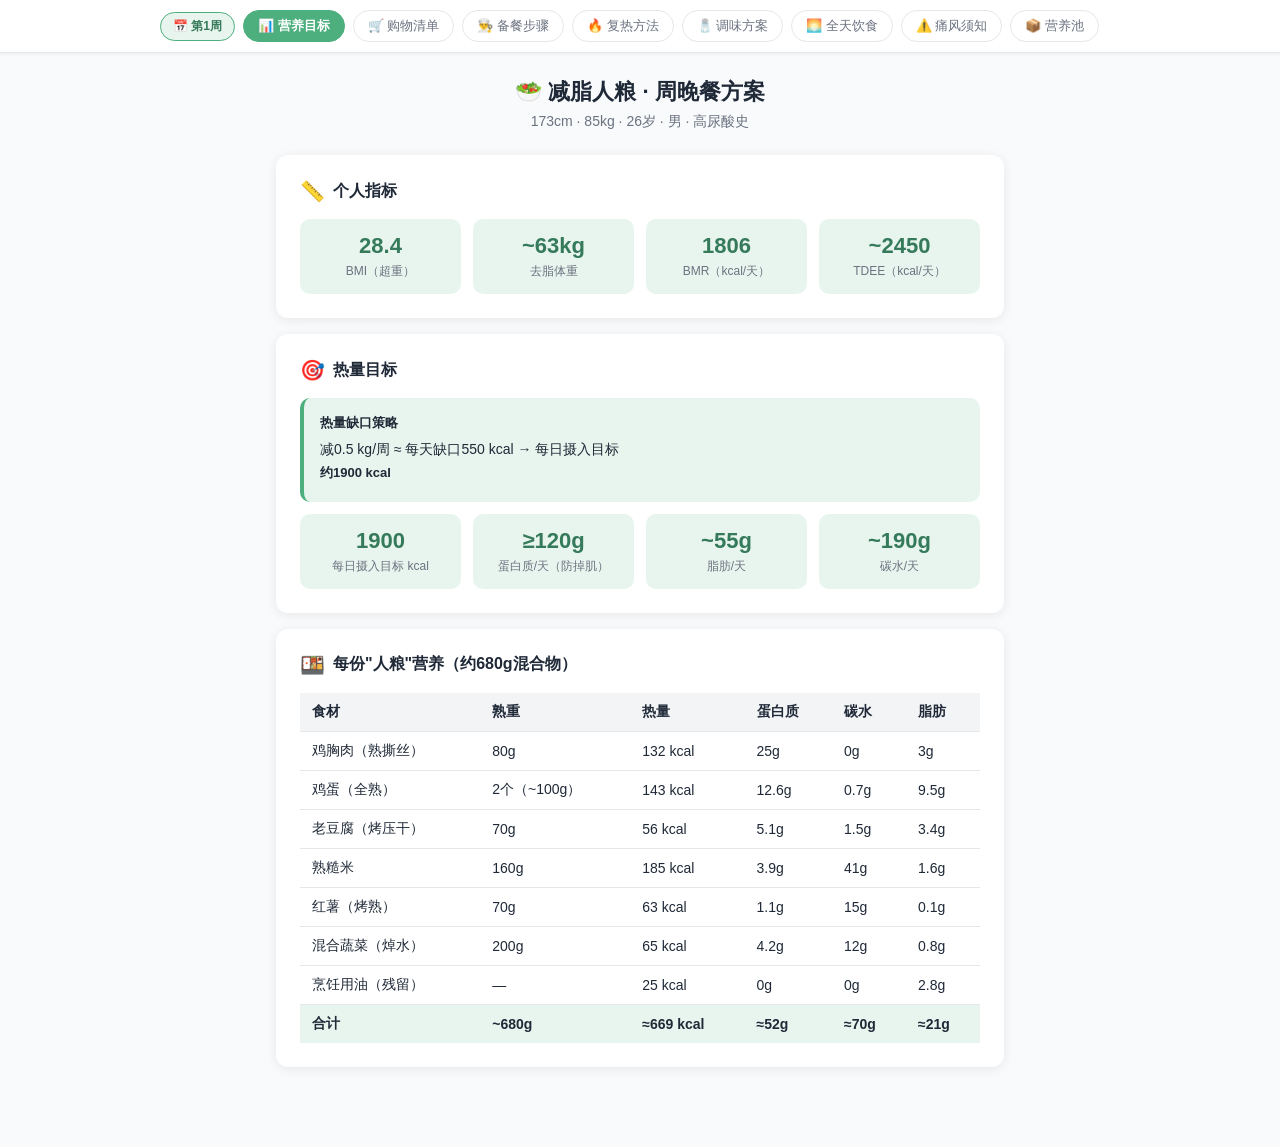
==== commit 110ed34a: "feat: auto-rotate shopping & prep pages by system time, remove rotation page" ====
--- a/meal-prep-guide.html
+++ b/meal-prep-guide.html
@@ -550,6 +550,19 @@
     .meal-item { flex-direction: column; gap: 6px; }
     .meal-time { width: auto; padding-top: 0; }
   }
+
+  /* ── Week indicator pill ── */
+  .nav-week-pill {
+    flex-shrink: 0;
+    padding: 5px 12px;
+    background: var(--green-light);
+    color: var(--green-dark);
+    border-radius: 20px;
+    font-size: 12px;
+    font-weight: 700;
+    white-space: nowrap;
+    border: 1.5px solid var(--green);
+  }
 </style>
 </head>
 <body>
@@ -557,6 +570,7 @@
 <!-- ── Navigation ── -->
 <nav class="top-nav">
   <div class="nav-inner">
+    <div class="nav-week-pill">📅 第<span id="navWeekNum">?</span>周</div>
     <button class="nav-btn active" onclick="showPage('overview')">📊 营养目标</button>
     <button class="nav-btn" onclick="showPage('shopping')">🛒 购物清单</button>
     <button class="nav-btn" onclick="showPage('prep')">👨‍🍳 备餐步骤</button>
@@ -565,7 +579,6 @@
     <button class="nav-btn" onclick="showPage('diet')">🌅 全天饮食</button>
     <button class="nav-btn" onclick="showPage('gout')">⚠️ 痛风须知</button>
     <button class="nav-btn" onclick="showPage('pools')">📦 营养池</button>
-    <button class="nav-btn" onclick="showPage('rotation')">📅 轮换菜单</button>
   </div>
 </nav>
 
@@ -655,136 +668,10 @@
   <div class="page-wrap">
     <div class="page-header">
       <h1>🛒 购物清单</h1>
-      <p>5天用量 · 点击勾选已购买的食材</p>
-    </div>
-
-    <div class="card">
-      <div class="card-title"><span class="icon">🥩</span>蛋白质来源</div>
-      <div class="shop-grid">
-        <div class="shop-item" onclick="toggleShop(this)">
-          <div class="shop-check">✓</div>
-          <div class="shop-item-info">
-            <div class="shop-item-name">鸡胸肉（去皮去骨）</div>
-            <div class="shop-item-detail">400g 生重</div>
-          </div>
-          <div class="shop-item-price">¥8-12</div>
-        </div>
-        <div class="shop-item" onclick="toggleShop(this)">
-          <div class="shop-check">✓</div>
-          <div class="shop-item-info">
-            <div class="shop-item-name">鸡蛋</div>
-            <div class="shop-item-detail">10个</div>
-          </div>
-          <div class="shop-item-price">¥6-8</div>
-        </div>
-        <div class="shop-item" onclick="toggleShop(this)">
-          <div class="shop-check">✓</div>
-          <div class="shop-item-info">
-            <div class="shop-item-name">老豆腐 / 北豆腐</div>
-            <div class="shop-item-detail">350g</div>
-          </div>
-          <div class="shop-item-price">¥3-5</div>
-        </div>
-      </div>
-    </div>
-
-    <div class="card">
-      <div class="card-title"><span class="icon">🌾</span>主食</div>
-      <div class="shop-grid">
-        <div class="shop-item" onclick="toggleShop(this)">
-          <div class="shop-check">✓</div>
-          <div class="shop-item-info">
-            <div class="shop-item-name">糙米</div>
-            <div class="shop-item-detail">500g（余下备下次）</div>
-          </div>
-          <div class="shop-item-price">¥5-8</div>
-        </div>
-        <div class="shop-item" onclick="toggleShop(this)">
-          <div class="shop-check">✓</div>
-          <div class="shop-item-info">
-            <div class="shop-item-name">红薯</div>
-            <div class="shop-item-detail">400g</div>
-          </div>
-          <div class="shop-item-price">¥3-5</div>
-        </div>
-      </div>
-    </div>
-
-    <div class="card">
-      <div class="card-title"><span class="icon">🥦</span>蔬菜</div>
-      <div class="shop-grid">
-        <div class="shop-item" onclick="toggleShop(this)">
-          <div class="shop-check">✓</div>
-          <div class="shop-item-info">
-            <div class="shop-item-name">西兰花</div>
-            <div class="shop-item-detail">400g</div>
-          </div>
-          <div class="shop-item-price">¥4-6</div>
-        </div>
-        <div class="shop-item" onclick="toggleShop(this)">
-          <div class="shop-check">✓</div>
-          <div class="shop-item-info">
-            <div class="shop-item-name">胡萝卜</div>
-            <div class="shop-item-detail">180g</div>
-          </div>
-          <div class="shop-item-price">¥2-3</div>
-        </div>
-        <div class="shop-item" onclick="toggleShop(this)">
-          <div class="shop-check">✓</div>
-          <div class="shop-item-info">
-            <div class="shop-item-name">红/黄彩椒</div>
-            <div class="shop-item-detail">200g（富含维C，有益降尿酸）</div>
-          </div>
-          <div class="shop-item-price">¥4-6</div>
-        </div>
-        <div class="shop-item" onclick="toggleShop(this)">
-          <div class="shop-check">✓</div>
-          <div class="shop-item-info">
-            <div class="shop-item-name">西葫芦</div>
-            <div class="shop-item-detail">200g</div>
-          </div>
-          <div class="shop-item-price">¥2-3</div>
-        </div>
-        <div class="shop-item" onclick="toggleShop(this)">
-          <div class="shop-check">✓</div>
-          <div class="shop-item-info">
-            <div class="shop-item-name">菠菜 / 羽衣甘蓝</div>
-            <div class="shop-item-detail">150g</div>
-          </div>
-          <div class="shop-item-price">¥2-3</div>
-        </div>
-      </div>
-    </div>
-
-    <div class="card">
-      <div class="card-title"><span class="icon">🫒</span>辅料</div>
-      <div class="shop-grid">
-        <div class="shop-item" onclick="toggleShop(this)">
-          <div class="shop-check">✓</div>
-          <div class="shop-item-info">
-            <div class="shop-item-name">橄榄油</div>
-            <div class="shop-item-detail">少量（约20ml用于处理鸡胸/豆腐）</div>
-          </div>
-          <div class="shop-item-price">已有即可</div>
-        </div>
-        <div class="shop-item" onclick="toggleShop(this)">
-          <div class="shop-check">✓</div>
-          <div class="shop-item-info">
-            <div class="shop-item-name">大蒜</div>
-            <div class="shop-item-detail">5瓣</div>
-          </div>
-          <div class="shop-item-price">¥1</div>
-        </div>
-        <div class="shop-item" onclick="toggleShop(this)">
-          <div class="shop-check">✓</div>
-          <div class="shop-item-info">
-            <div class="shop-item-name">黑胡椒</div>
-            <div class="shop-item-detail">适量（腌鸡胸用）</div>
-          </div>
-          <div class="shop-item-price">已有即可</div>
-        </div>
-      </div>
-    </div>
+      <p>5天用量 · 点击勾选已购买的食材 · <span id="shopping-week-label" style="color:var(--green-dark);font-weight:700"></span></p>
+    </div>
+
+    <div id="shopping-content"></div>
 
     <div class="alert alert-orange" style="margin-top:0">
       <strong>⚠️ 痛风禁忌食材 — 请勿购买</strong>
@@ -805,7 +692,7 @@
   <div class="page-wrap">
     <div class="page-header">
       <h1>👨‍🍳 备餐步骤</h1>
-      <p>建议周日下午进行 · 总计约90分钟</p>
+      <p>建议周日下午进行 · 总计约90分钟 · <span id="prep-week-label" style="color:var(--green-dark);font-weight:700"></span></p>
     </div>
 
     <!-- Step progress dots -->
@@ -814,171 +701,17 @@
     <!-- Step navigation -->
     <div class="step-nav">
       <button class="step-nav-btn" id="btnPrev" onclick="changeStep(-1)" disabled>← 上一步</button>
-      <span class="step-counter" id="stepCounter">第 1 步 / 共 6 步</span>
+      <span class="step-counter" id="stepCounter"></span>
       <button class="step-nav-btn" id="btnNext" onclick="changeStep(1)">下一步 →</button>
     </div>
 
-    <!-- Step 1: Rice -->
-    <div class="step-panel active" id="step-1">
-      <div class="card">
-        <div class="step-header">
-          <div class="step-number">1</div>
-          <div class="step-title-block">
-            <h2>煮糙米</h2>
-            <div class="step-time">
-              <span class="tag">⏱ 主动操作20分钟 + 被动等待40分钟</span>
-            </div>
-          </div>
-        </div>
-        <ul class="checklist" id="chk-1">
-          <li onclick="toggleCheck(this)"><div class="check-box"></div><span>称出 <strong>320g 糙米</strong>，充分淘洗2-3遍至水变清</span></li>
-          <li onclick="toggleCheck(this)"><div class="check-box"></div><span>按 <strong>1:1.5 比例</strong> 加水（糙米320g → 加水480ml）</span></li>
-          <li onclick="toggleCheck(this)"><div class="check-box"></div><span>用电饭锅或普通锅煮熟（电饭锅选"糙米"档，或大火烧开转小火焖40分钟）</span></li>
-          <li onclick="toggleCheck(this)"><div class="check-box"></div><span>煮好后<strong>摊开在烤盘或大盘上晾凉</strong>（防结块，加速冷却）— 同时进行后续步骤</span></li>
-        </ul>
-        <div class="alert alert-blue step-tip">
-          <strong>💡 小贴士</strong>
-          糙米煮好后会膨胀约2.5倍，320g干重 ≈ 800g熟重，正好5份每份160g。晾凉时可用风扇辅助。
-        </div>
-      </div>
-    </div>
-
-    <!-- Step 2: Chicken -->
-    <div class="step-panel" id="step-2">
-      <div class="card">
-        <div class="step-header">
-          <div class="step-number">2</div>
-          <div class="step-title-block">
-            <h2>处理鸡胸肉</h2>
-            <div class="step-time">
-              <span class="tag">⏱ 约25分钟</span>
-            </div>
-          </div>
-        </div>
-        <ul class="checklist" id="chk-2">
-          <li onclick="toggleCheck(this)"><div class="check-box"></div><span>鸡胸肉400g均匀涂抹少量<strong>橄榄油、蒜末、黑胡椒</strong>（不加盐，后续调味时控钠）</span></li>
-          <li onclick="toggleCheck(this)"><div class="check-box"></div><span>腌制5分钟等待入味</span></li>
-          <li onclick="toggleCheck(this)"><div class="check-box"></div><span>放入<strong>空气炸锅</strong>，180°C 烤 <strong>18-20分钟</strong>（中途翻面一次）</span></li>
-          <li onclick="toggleCheck(this)"><div class="check-box"></div><span>取出，用竹签刺入最厚处确认无粉红色，确认熟透</span></li>
-          <li onclick="toggleCheck(this)"><div class="check-box"></div><span>冷却至不烫手后，<strong>用手顺纤维方向撕成细丝</strong>（勿切，撕丝冻后口感更佳）</span></li>
-        </ul>
-        <div class="alert alert-orange step-tip">
-          <strong>⚠️ 痛风提示</strong>
-          鸡肉属中嘌呤食物，每份80g（熟重）在安全范围内，无需完全避免。若近期关节不适，可将此份量减至50g，豆腐增至100g。
-        </div>
-      </div>
-    </div>
-
-    <!-- Step 3: Tofu -->
-    <div class="step-panel" id="step-3">
-      <div class="card">
-        <div class="step-header">
-          <div class="step-number">3</div>
-          <div class="step-title-block">
-            <h2>处理老豆腐</h2>
-            <div class="step-time">
-              <span class="tag">⏱ 约10分钟（含压水）</span>
-            </div>
-          </div>
-        </div>
-        <ul class="checklist" id="chk-3">
-          <li onclick="toggleCheck(this)"><div class="check-box"></div><span>老豆腐350g切成约 <strong>1.5cm 小块</strong></span></li>
-          <li onclick="toggleCheck(this)"><div class="check-box"></div><span>用<strong>厨房纸巾</strong>包裹后放在砧板上，上方压一个重物（碗/锅）静置 <strong>10分钟</strong> 排出多余水分</span></li>
-          <li onclick="toggleCheck(this)"><div class="check-box"></div><span>豆腐擦干表面，放入空气炸锅 <strong>200°C 烤10-12分钟</strong> 至表面微金黄（不需加任何调味料）</span></li>
-          <li onclick="toggleCheck(this)"><div class="check-box"></div><span>取出冷却备用（烤制后质地更紧实，冷冻复热后不会变软烂）</span></li>
-        </ul>
-        <div class="alert alert-green step-tip">
-          <strong>✅ 为什么选老豆腐？</strong>
-          北豆腐/老豆腐嘌呤含量低于嫩豆腐和豆浆，且低脂乳蛋白有助于促进尿酸排泄。是痛风患者优质蛋白质来源。
-        </div>
-      </div>
-    </div>
-
-    <!-- Step 4: Eggs -->
-    <div class="step-panel" id="step-4">
-      <div class="card">
-        <div class="step-header">
-          <div class="step-number">4</div>
-          <div class="step-title-block">
-            <h2>煮鸡蛋</h2>
-            <div class="step-time">
-              <span class="tag">⏱ 约15分钟</span>
-            </div>
-          </div>
-        </div>
-        <ul class="checklist" id="chk-4">
-          <li onclick="toggleCheck(this)"><div class="check-box"></div><span><strong>冷水</strong>放入10个鸡蛋，开火</span></li>
-          <li onclick="toggleCheck(this)"><div class="check-box"></div><span>水沸腾后继续计时 <strong>10分钟</strong>（全熟蛋，混合后不会变质）</span></li>
-          <li onclick="toggleCheck(this)"><div class="check-box"></div><span>捞出立即放入<strong>冰水</strong>浸泡5分钟（好剥壳）</span></li>
-          <li onclick="toggleCheck(this)"><div class="check-box"></div><span>全部剥壳，每个切成<strong>4瓣</strong>备用</span></li>
-        </ul>
-        <div class="alert alert-blue step-tip">
-          <strong>💡 蛋黄处理提示</strong>
-          全蛋冷冻后蛋白质地会变橡皮。若介意，可将蛋黄单独放一个容器（复热后加），蛋白切碎混入。或全部打散炒成蛋碎（口感最均匀）。
-        </div>
-      </div>
-    </div>
-
-    <!-- Step 5: Vegetables -->
-    <div class="step-panel" id="step-5">
-      <div class="card">
-        <div class="step-header">
-          <div class="step-number">5</div>
-          <div class="step-title-block">
-            <h2>蔬菜焯水</h2>
-            <div class="step-time">
-              <span class="tag">⏱ 约15分钟</span>
-            </div>
-          </div>
-        </div>
-        <ul class="checklist" id="chk-5">
-          <li onclick="toggleCheck(this)"><div class="check-box"></div><span>烧一大锅水至沸腾，<strong>不加盐</strong></span></li>
-          <li onclick="toggleCheck(this)"><div class="check-box"></div><span><strong>胡萝卜</strong>（切小丁，180g）先下锅，焯 <strong>3分钟</strong>，捞出放冰水</span></li>
-          <li onclick="toggleCheck(this)"><div class="check-box"></div><span><strong>西兰花</strong>（切小朵，400g）焯 <strong>2分钟</strong>，捞出放冰水</span></li>
-          <li onclick="toggleCheck(this)"><div class="check-box"></div><span><strong>西葫芦</strong>（切半圆片，200g）焯 <strong>1.5分钟</strong>，捞出放冰水</span></li>
-          <li onclick="toggleCheck(this)"><div class="check-box"></div><span><strong>彩椒</strong>（切小块，200g）焯 <strong>1分钟</strong>（保留维C），捞出放冰水</span></li>
-          <li onclick="toggleCheck(this)"><div class="check-box"></div><span><strong>菠菜/甘蓝</strong>（150g）最后放，焯 <strong>30秒</strong>即可，捞出放冰水</span></li>
-          <li onclick="toggleCheck(this)"><div class="check-box"></div><span>所有蔬菜从冰水捞出，<strong>充分甩干/沥干水分</strong>（这一步非常关键！水分越少，冷冻质量越好）</span></li>
-        </ul>
-        <div class="alert alert-orange step-tip">
-          <strong>⚠️ 注意焯水顺序</strong>
-          按耐热性从高到低依次入锅，可用同一锅水无需换水。焯水保留更多营养，比炒制更适合混合冷冻。
-        </div>
-      </div>
-    </div>
-
-    <!-- Step 6: Sweet potato + Mix + Pack -->
-    <div class="step-panel" id="step-6">
-      <div class="card">
-        <div class="step-header">
-          <div class="step-number">6</div>
-          <div class="step-title-block">
-            <h2>红薯 → 混合 → 分装</h2>
-            <div class="step-time">
-              <span class="tag">⏱ 约30分钟</span>
-            </div>
-          </div>
-        </div>
-        <ul class="checklist" id="chk-6">
-          <li onclick="toggleCheck(this)"><div class="check-box"></div><span>红薯350g去皮切约 <strong>2cm 小块</strong>，空气炸锅 <strong>200°C 烤20-22分钟</strong>至熟软表面微干，冷却备用</span></li>
-          <li onclick="toggleCheck(this)"><div class="check-box"></div><span>确认所有食材均已<strong>冷却至室温</strong>再混合（热食材会导致结露和细菌滋生）</span></li>
-          <li onclick="toggleCheck(this)"><div class="check-box"></div><span>大盆中放入糙米 + 蔬菜 + 红薯，<strong>轻轻翻拌</strong>均匀</span></li>
-          <li onclick="toggleCheck(this)"><div class="check-box"></div><span>加入鸡肉丝和豆腐块，继续轻拌（勿压碎豆腐）</span></li>
-          <li onclick="toggleCheck(this)"><div class="check-box"></div><span>加入切好的鸡蛋（全蛋或仅蛋白，蛋黄可单独封装）</span></li>
-          <li onclick="toggleCheck(this)"><div class="check-box"></div><span>称重分为 <strong>5等份（每份约680g）</strong>，装入密封容器或冷冻袋（排尽空气）</span></li>
-          <li onclick="toggleCheck(this)"><div class="check-box"></div><span>贴标签注明日期：<strong>前3份冷藏</strong>（3天内食用），<strong>后2份冷冻</strong></span></li>
-        </ul>
-        <div class="alert alert-green step-tip">
-          <strong>🎉 备餐完成！</strong>
-          储存时限：冷藏保鲜 3天，冷冻最佳赏味期 2周（最长4周）。记得提前一晚将冷冻份转移到冷藏解冻。
-        </div>
-      </div>
-    </div>
+    <!-- Step panels rendered by JS -->
+    <div id="prep-content"></div>
 
     <!-- Bottom step nav repeat -->
     <div class="step-nav" style="margin-top:0">
       <button class="step-nav-btn" id="btnPrev2" onclick="changeStep(-1)" disabled>← 上一步</button>
-      <span class="step-counter" id="stepCounter2">第 1 步 / 共 6 步</span>
+      <span class="step-counter" id="stepCounter2"></span>
       <button class="step-nav-btn" id="btnNext2" onclick="changeStep(1)">下一步 →</button>
     </div>
   </div>
@@ -1408,492 +1141,471 @@
 </div>
 
 <!-- ══════════════════════════════════════════ -->
-<!-- PAGE: rotation (轮换菜单)                  -->
-<!-- ══════════════════════════════════════════ -->
-<div id="page-rotation" class="page">
-  <div class="page-wrap">
-    <div class="page-header">
-      <h1>📅 轮换菜单</h1>
-      <p>四周循环 · 与上周重复食材≤3种 · 与上上周不完全相同</p>
-    </div>
-
-    <div class="alert alert-blue" style="margin-bottom:16px">
-      <strong>💡 使用说明</strong>
-      <span class="pill pill-green">🆕 本周新增</span> 使用对应的新备菜方法；
-      <span class="pill pill-orange">🔄 沿用</span> 可直接沿用上周剩余备菜法或重新制作。
-      🥒🍅 标注「生鲜鲜加」的食材不适合混合冷冻，建议每天取出时现切加入。
-    </div>
-
-    <div class="week-tabs">
-      <button class="week-tab active" onclick="showWeek(1)">第1周</button>
-      <button class="week-tab" onclick="showWeek(2)">第2周</button>
-      <button class="week-tab" onclick="showWeek(3)">第3周</button>
-      <button class="week-tab" onclick="showWeek(4)">第4周</button>
-    </div>
-
-    <!-- ═══ 第1周 ═══ -->
-    <div id="week-1" class="week-panel active">
-      <div class="card">
-        <div class="card-title"><span class="icon">📋</span>第1周概览</div>
-        <div class="stat-grid" style="margin-bottom:14px">
-          <div class="stat-item"><div class="stat-value">10</div><div class="stat-label">食材总数</div></div>
-          <div class="stat-item"><div class="stat-value">10</div><div class="stat-label">🆕 新增</div></div>
-          <div class="stat-item"><div class="stat-value">0</div><div class="stat-label">🔄 沿用</div></div>
-          <div class="stat-item"><div class="stat-value">~670</div><div class="stat-label">每份热量(kcal)</div></div>
-        </div>
-        <div class="alert alert-green">
-          <strong>本周主题：低脂高蛋白经典版</strong>
-          鸡胸肉+老豆腐为主要蛋白质来源，糙米+红薯提供复合碳水，彩色蔬菜补充维C和矿物质。
-        </div>
-      </div>
-
-      <div class="card">
-        <div class="card-title"><span class="icon">🥩</span>蛋白质食材</div>
-        <div class="ingr-grid">
-          <div class="ingr-card">
-            <h3>🐔 鸡胸肉（去皮） <span class="pill pill-green">🆕</span></h3>
-            <div class="ingr-meta">400g生重 · 约80g熟重/份 · 蛋白质≈25g/份</div>
-            <div class="ingr-method">
-              <strong>▸ 空气炸锅法</strong>
-              ① 橄榄油+蒜末+黑胡椒均匀涂抹，腌制5分钟<br>
-              ② 空气炸锅180°C 烤18-20分钟，中途翻面一次<br>
-              ③ 冷却后顺纤维方向撕成细丝（冷冻复热口感更佳）
-            </div>
-          </div>
-          <div class="ingr-card">
-            <h3>🥚 鸡蛋 <span class="pill pill-green">🆕</span></h3>
-            <div class="ingr-meta">10个 · 约2个/份 · 蛋白质≈12.6g/份</div>
-            <div class="ingr-method">
-              <strong>▸ 水煮全熟法</strong>
-              ① 冷水放入鸡蛋，开大火<br>
-              ② 水沸后计时10分钟（全熟）<br>
-              ③ 捞出立即冰水浸泡5分钟（易剥壳）<br>
-              ④ 全部剥壳，每个切4瓣备用
-            </div>
-          </div>
-          <div class="ingr-card">
-            <h3>🫘 老豆腐 <span class="pill pill-green">🆕</span></h3>
-            <div class="ingr-meta">350g · 约70g/份 · 蛋白质≈5.7g/份</div>
-            <div class="ingr-method">
-              <strong>▸ 压干+空气炸锅法</strong>
-              ① 切1.5cm小块，厨房纸包裹<br>
-              ② 重物压置10分钟排出多余水分<br>
-              ③ 空气炸锅200°C 烤10-12分钟至表面金黄<br>
-              ④ 冷却备用（冷冻后质地紧实不软烂）
-            </div>
-          </div>
-        </div>
-      </div>
-
-      <div class="card">
-        <div class="card-title"><span class="icon">🌾</span>主食</div>
-        <div class="ingr-grid">
-          <div class="ingr-card">
-            <h3>🍚 糙米 <span class="pill pill-green">🆕</span></h3>
-            <div class="ingr-meta">320g干重 → 约800g熟重 · 160g熟/份</div>
-            <div class="ingr-method">
-              <strong>▸ 电饭锅法</strong>
-              ① 淘洗2-3遍至水清<br>
-              ② 1:1.5比例加水（320g米+480ml水）<br>
-              ③ 电饭锅"糙米"档；或大火烧开转小火焖40分钟<br>
-              ④ 摊开晾凉防结块
-            </div>
-          </div>
-          <div class="ingr-card">
-            <h3>🍠 红薯 <span class="pill pill-green">🆕</span></h3>
-            <div class="ingr-meta">350g · 约70g/份</div>
-            <div class="ingr-method">
-              <strong>▸ 空气炸锅法</strong>
-              ① 去皮切约2cm小块<br>
-              ② 空气炸锅200°C 烤20-22分钟<br>
-              ③ 至熟软表面微干，冷却备用
-            </div>
-          </div>
-        </div>
-      </div>
-
-      <div class="card">
-        <div class="card-title"><span class="icon">🥦</span>蔬菜</div>
-        <div class="alert alert-orange" style="margin-bottom:14px">
-          <strong>焯水顺序（同一锅水）：</strong>
-          胡萝卜3min → 西兰花2min → 西葫芦1.5min → 彩椒1min → 菠菜30秒。每种捞出立即过冰水，然后充分沥干。
-        </div>
-        <table class="tbl">
-          <thead><tr><th>蔬菜</th><th>状态</th><th>用量(5份)</th><th>处理方法</th><th>备注</th></tr></thead>
-          <tbody>
-            <tr><td>🥦 西兰花</td><td><span class="pill pill-green">🆕</span></td><td>400g</td><td>切小朵，焯水2分钟，冰水过凉</td><td>富含萝卜硫素</td></tr>
-            <tr><td>🥕 胡萝卜</td><td><span class="pill pill-green">🆕</span></td><td>180g</td><td>切小丁，焯水3分钟，冰水过凉</td><td>与油同食吸收更好</td></tr>
-            <tr><td>🫑 彩椒（红/黄）</td><td><span class="pill pill-green">🆕</span></td><td>200g</td><td>切小块，焯水1分钟，冰水过凉</td><td>维C最高，尽量少焯</td></tr>
-            <tr><td>🥒 西葫芦</td><td><span class="pill pill-green">🆕</span></td><td>200g</td><td>切半圆片，焯水1.5分钟</td><td>冷冻复热口感佳</td></tr>
-            <tr><td>🌿 菠菜</td><td><span class="pill pill-green">🆕</span></td><td>150g</td><td>整叶入水，焯水30秒</td><td>⚠️草酸高，必须焯水</td></tr>
-          </tbody>
-        </table>
-      </div>
-    </div>
-
-    <!-- ═══ 第2周 ═══ -->
-    <div id="week-2" class="week-panel">
-      <div class="card">
-        <div class="card-title"><span class="icon">📋</span>第2周概览</div>
-        <div class="stat-grid" style="margin-bottom:14px">
-          <div class="stat-item"><div class="stat-value">11</div><div class="stat-label">食材总数</div></div>
-          <div class="stat-item"><div class="stat-value">8</div><div class="stat-label">🆕 新增</div></div>
-          <div class="stat-item"><div class="stat-value">3</div><div class="stat-label">🔄 沿用（≤3）</div></div>
-          <div class="stat-item"><div class="stat-value">~650</div><div class="stat-label">每份热量(kcal)</div></div>
-        </div>
-        <div class="alert alert-green">
-          <strong>本周主题：猪肉+鲈鱼双蛋白版</strong>
-          猪梅头肉和清蒸鲈鱼替换鸡胸肉，藜麦+紫薯替换主食，引入番茄和黄瓜提升清爽感。
-        </div>
-        <div class="alert alert-blue">
-          <strong>🔄 与上周相同的3种食材：</strong>鸡蛋 · 胡萝卜 · 西葫芦
-        </div>
-      </div>
-
-      <div class="card">
-        <div class="card-title"><span class="icon">🥩</span>蛋白质食材</div>
-        <div class="ingr-grid">
-          <div class="ingr-card">
-            <h3>🐷 猪梅头肉 <span class="pill pill-green">🆕</span></h3>
-            <div class="ingr-meta">300g生重 · 约60g/份 · 蛋白质≈12g/份</div>
-            <div class="ingr-method">
-              <strong>▸ 水煮法</strong>
-              ① 切薄片（约5mm），冷水下锅<br>
-              ② 大火烧开后撇去浮沫<br>
-              ③ 转小火煮15分钟至熟<br>
-              ④ 捞出沥干，冷却备用（吃时再调味）
-            </div>
-          </div>
-          <div class="ingr-card">
-            <h3>🐟 鲈鱼 <span class="pill pill-green">🆕</span></h3>
-            <div class="ingr-meta">300g净重(约2条小鲈) · 约60g/份</div>
-            <div class="ingr-method">
-              <strong>▸ 清蒸法</strong>
-              ① 鱼身两面划几刀，姜片垫底<br>
-              ② 蒸锅水开后大火蒸10-12分钟<br>
-              ③ 取出去皮去骨，撕成鱼块<br>
-              ④ 冷却备用（不加调料，吃时鲜加）
-            </div>
-          </div>
-          <div class="ingr-card">
-            <h3>🥚 鸡蛋 <span class="pill pill-orange">🔄</span></h3>
-            <div class="ingr-meta">10个 · 约2个/份 · 同第1周方法</div>
-            <div class="ingr-method">
-              <strong>▸ 水煮全熟法（同第1周）</strong>
-              ① 冷水放蛋，大火烧开<br>
-              ② 水沸后计时10分钟<br>
-              ③ 冰水浸泡5分钟，剥壳切4瓣
-            </div>
-          </div>
-          <div class="ingr-card">
-            <h3>🫘 北豆腐（嫩豆腐） <span class="pill pill-green">🆕</span></h3>
-            <div class="ingr-meta">350g · 约70g/份 · 换豆腐品种</div>
-            <div class="ingr-method">
-              <strong>▸ 平底锅煎法</strong>
-              ① 切1.5cm厚片，厨房纸吸干表面<br>
-              ② 平底锅加5ml橄榄油，中火预热<br>
-              ③ 每面煎3-4分钟至金黄<br>
-              ④ 冷却备用（外酥内嫩）
-            </div>
-          </div>
-        </div>
-      </div>
-
-      <div class="card">
-        <div class="card-title"><span class="icon">🌾</span>主食</div>
-        <div class="ingr-grid">
-          <div class="ingr-card">
-            <h3>🌾 藜麦 <span class="pill pill-green">🆕</span></h3>
-            <div class="ingr-meta">300g干重 → 约750g熟重 · 150g熟/份</div>
-            <div class="ingr-method">
-              <strong>▸ 电饭锅法（需预洗去皂苷）</strong>
-              ① 冷水搓洗至不起泡（去苦味皂苷）<br>
-              ② 1:1.5加水（300g+450ml水）<br>
-              ③ 大火烧开转小火焖15分钟<br>
-              ④ 摊开晾凉，颗粒分明即可
-            </div>
-          </div>
-          <div class="ingr-card">
-            <h3>🍠 紫薯 <span class="pill pill-green">🆕</span></h3>
-            <div class="ingr-meta">350g · 约70g/份 · 换薯类品种</div>
-            <div class="ingr-method">
-              <strong>▸ 蒸锅法</strong>
-              ① 去皮切2cm小块<br>
-              ② 上蒸锅，水开后蒸20分钟<br>
-              ③ 筷子能轻松穿透即可，冷却备用
-            </div>
-          </div>
-        </div>
-      </div>
-
-      <div class="card">
-        <div class="card-title"><span class="icon">🥦</span>蔬菜</div>
-        <div class="alert alert-blue" style="margin-bottom:14px">
-          <strong>🥒🍅 本周含生鲜鲜加蔬菜：</strong>番茄、黄瓜建议每天取出时现切加入，不混入冷冻批次。
-        </div>
-        <table class="tbl">
-          <thead><tr><th>蔬菜</th><th>状态</th><th>用量(5份)</th><th>处理方法</th><th>备注</th></tr></thead>
-          <tbody>
-            <tr><td>🥕 胡萝卜</td><td><span class="pill pill-orange">🔄</span></td><td>180g</td><td>切小丁，焯水3分钟，冰水过凉</td><td>同第1周</td></tr>
-            <tr><td>🥒 西葫芦</td><td><span class="pill pill-orange">🔄</span></td><td>200g</td><td>切半圆片，焯水1.5分钟</td><td>同第1周</td></tr>
-            <tr><td>🍅 番茄</td><td><span class="pill pill-green">🆕</span></td><td>250g</td><td>切小块，生用鲜加（不冷冻）</td><td>番茄红素丰富</td></tr>
-            <tr><td>🥒 黄瓜</td><td><span class="pill pill-green">🆕</span></td><td>200g</td><td>拍碎或切片，生用鲜加（不冷冻）</td><td>促水分代谢</td></tr>
-            <tr><td>🥬 小白菜</td><td><span class="pill pill-green">🆕</span></td><td>200g</td><td>整叶焯水30秒，冰水过凉，沥干</td><td>铁钙均衡</td></tr>
-            <tr><td>🥬 圆白菜</td><td><span class="pill pill-green">🆕</span></td><td>200g</td><td>手撕大块，焯水2分钟</td><td>维C丰富</td></tr>
-          </tbody>
-        </table>
-      </div>
-    </div>
-
-    <!-- ═══ 第3周 ═══ -->
-    <div id="week-3" class="week-panel">
-      <div class="card">
-        <div class="card-title"><span class="icon">📋</span>第3周概览</div>
-        <div class="stat-grid" style="margin-bottom:14px">
-          <div class="stat-item"><div class="stat-value">11</div><div class="stat-label">食材总数</div></div>
-          <div class="stat-item"><div class="stat-value">8</div><div class="stat-label">🆕 新增</div></div>
-          <div class="stat-item"><div class="stat-value">3</div><div class="stat-label">🔄 沿用（≤3）</div></div>
-          <div class="stat-item"><div class="stat-value">~680</div><div class="stat-label">每份热量(kcal)</div></div>
-        </div>
-        <div class="alert alert-green">
-          <strong>本周主题：牛肉大补版</strong>
-          换用牛里脊提供铁和锌，老豆腐用蒸法呈现不同质感，引入茄子和四季豆丰富蔬菜种类。
-        </div>
-        <div class="alert alert-blue">
-          <strong>🔄 与上周相同的3种食材：</strong>鸡蛋 · 胡萝卜 · 番茄
-        </div>
-      </div>
-
-      <div class="card">
-        <div class="card-title"><span class="icon">🥩</span>蛋白质食材</div>
-        <div class="ingr-grid">
-          <div class="ingr-card">
-            <h3>🐄 牛里脊 <span class="pill pill-green">🆕</span></h3>
-            <div class="ingr-meta">300g生重 · 约60g/份 · 铁2.7mg+锌4.4mg/份</div>
-            <div class="ingr-method">
-              <strong>▸ 热锅快炒法</strong>
-              ① 逆纹切薄片（约3mm），加生抽10ml腌制10分钟<br>
-              ② 热锅加橄榄油5ml，大火翻炒2分钟<br>
-              ③ 保留嫩度，不要过熟<br>
-              ④ 冷却备用
-            </div>
-          </div>
-          <div class="ingr-card">
-            <h3>🥚 鸡蛋 <span class="pill pill-orange">🔄</span></h3>
-            <div class="ingr-meta">10个 · 本周换炒法，口感更均匀</div>
-            <div class="ingr-method">
-              <strong>▸ 炒蛋碎法（本周换法）</strong>
-              ① 10个蛋打散，加少量盐搅匀<br>
-              ② 热锅加5ml橄榄油，中大火<br>
-              ③ 倒入蛋液，快速翻炒至碎粒状<br>
-              ④ 冷却备用（炒蛋碎冷冻口感优于整蛋）
-            </div>
-          </div>
-          <div class="ingr-card">
-            <h3>🫘 老豆腐 <span class="pill pill-green">🆕</span></h3>
-            <div class="ingr-meta">350g · 约70g/份 · 本周换蒸法</div>
-            <div class="ingr-method">
-              <strong>▸ 蒸法（本周换法）</strong>
-              ① 切1.5cm小块，铺在蒸盘<br>
-              ② 蒸锅水开后，蒸10分钟<br>
-              ③ 冷却备用（质地更嫩，口感不同于烤）
-            </div>
-          </div>
-        </div>
-      </div>
-
-      <div class="card">
-        <div class="card-title"><span class="icon">🌾</span>主食</div>
-        <div class="ingr-grid">
-          <div class="ingr-card">
-            <h3>🍚 糙米 <span class="pill pill-green">🆕</span></h3>
-            <div class="ingr-meta">320g干重 · 同第1周食材，重新制作</div>
-            <div class="ingr-method">
-              <strong>▸ 电饭锅法（同第1周）</strong>
-              ① 淘洗后1:1.5加水<br>
-              ② 电饭锅糙米档煮熟，摊开晾凉
-            </div>
-          </div>
-          <div class="ingr-card">
-            <h3>🍠 红薯 <span class="pill pill-green">🆕</span></h3>
-            <div class="ingr-meta">350g · 本周换微波炉法</div>
-            <div class="ingr-method">
-              <strong>▸ 微波炉法（本周换法）</strong>
-              ① 去皮切2cm块，平铺微波容器<br>
-              ② 加2汤匙水，高火5-6分钟至熟软<br>
-              ③ 冷却备用
-            </div>
-          </div>
-        </div>
-      </div>
-
-      <div class="card">
-        <div class="card-title"><span class="icon">🥦</span>蔬菜</div>
-        <div class="alert alert-red" style="margin-bottom:14px">
-          <strong>⚠️ 四季豆必须熟透：</strong>焯水至少4分钟，确认颜色由鲜绿变暗绿，生食四季豆含凝集素毒素。
-        </div>
-        <div class="alert alert-blue" style="margin-bottom:14px">
-          <strong>🫑 本周彩椒生切鲜加：</strong>保留更多维C，与番茄一起每天现切加入。
-        </div>
-        <table class="tbl">
-          <thead><tr><th>蔬菜</th><th>状态</th><th>用量(5份)</th><th>处理方法</th><th>备注</th></tr></thead>
-          <tbody>
-            <tr><td>🥕 胡萝卜</td><td><span class="pill pill-orange">🔄</span></td><td>180g</td><td>切小丁，焯水3分钟，冰水过凉</td><td>同第1周</td></tr>
-            <tr><td>🍅 番茄</td><td><span class="pill pill-orange">🔄</span></td><td>200g</td><td>切小块，热锅略炒1分钟出汁</td><td>加热后番茄红素更易吸收</td></tr>
-            <tr><td>🥦 西兰花</td><td><span class="pill pill-green">🆕</span></td><td>400g</td><td>切小朵，焯水2分钟，冰水过凉</td><td>同第1周方法</td></tr>
-            <tr><td>🫑 彩椒（红/黄）</td><td><span class="pill pill-green">🆕</span></td><td>200g</td><td>切细条生用，每天现切加入（不冷冻）</td><td>✨维C最高，生食更佳</td></tr>
-            <tr><td>🍆 茄子</td><td><span class="pill pill-green">🆕</span></td><td>200g</td><td>切2cm块，空气炸锅200°C烤15分钟</td><td>⚠️不用刷油，茄子吸油多</td></tr>
-            <tr><td>🫘 四季豆</td><td><span class="pill pill-green">🆕</span></td><td>200g</td><td>去筋折段，焯水4分钟至暗绿色</td><td>⚠️必须熟透，见备注</td></tr>
-          </tbody>
-        </table>
-      </div>
-    </div>
-
-    <!-- ═══ 第4周 ═══ -->
-    <div id="week-4" class="week-panel">
-      <div class="card">
-        <div class="card-title"><span class="icon">📋</span>第4周概览</div>
-        <div class="stat-grid" style="margin-bottom:14px">
-          <div class="stat-item"><div class="stat-value">11</div><div class="stat-label">食材总数</div></div>
-          <div class="stat-item"><div class="stat-value">8</div><div class="stat-label">🆕 新增</div></div>
-          <div class="stat-item"><div class="stat-value">3</div><div class="stat-label">🔄 沿用（≤3）</div></div>
-          <div class="stat-item"><div class="stat-value">~640</div><div class="stat-label">每份热量(kcal)</div></div>
-        </div>
-        <div class="alert alert-green">
-          <strong>本周主题：猪里脊+草鱼清淡版</strong>
-          猪里脊和草鱼替换蛋白来源，燕麦+山药替换主食，引入菠菜回归及西葫芦，整体口味更清淡。
-        </div>
-        <div class="alert alert-blue">
-          <strong>🔄 与上周相同的3种食材：</strong>鸡蛋 · 胡萝卜 · 番茄
-        </div>
-        <div class="alert alert-orange">
-          <strong>✅ 与第2周不完全相同：</strong>第4周换用猪里脊/草鱼（第2周为猪梅头肉/鲈鱼），燕麦/山药（第2周为藜麦/紫薯），菠菜/西葫芦（第2周为小白菜/圆白菜），满足"与上上周不完全相同"要求。
-        </div>
-      </div>
-
-      <div class="card">
-        <div class="card-title"><span class="icon">🥩</span>蛋白质食材</div>
-        <div class="ingr-grid">
-          <div class="ingr-card">
-            <h3>🐷 猪里脊 <span class="pill pill-green">🆕</span></h3>
-            <div class="ingr-meta">300g生重 · 约60g/份 · 高蛋白低脂</div>
-            <div class="ingr-method">
-              <strong>▸ 水煮腌制法</strong>
-              ① 切薄片(3-5mm)，加生抽10ml腌制10分钟<br>
-              ② 煮锅水开后，放入猪里脊片<br>
-              ③ 中火煮8分钟至熟透<br>
-              ④ 捞出冷却备用
-            </div>
-          </div>
-          <div class="ingr-card">
-            <h3>🐟 草鱼 <span class="pill pill-green">🆕</span></h3>
-            <div class="ingr-meta">300g净重 · 约60g/份 · 低脂高蛋白</div>
-            <div class="ingr-method">
-              <strong>▸ 清蒸法</strong>
-              ① 切段，姜片垫底入盘<br>
-              ② 蒸锅水开后大火蒸12分钟<br>
-              ③ 取出去皮去刺，撕成鱼块<br>
-              ④ 冷却备用
-            </div>
-          </div>
-          <div class="ingr-card">
-            <h3>🥚 鸡蛋 <span class="pill pill-orange">🔄</span></h3>
-            <div class="ingr-meta">10个 · 本周改溏心蛋，仅冷藏不冷冻</div>
-            <div class="ingr-method">
-              <strong>▸ 溏心水煮法（本周换法）</strong>
-              ① 冷水放蛋，大火烧开<br>
-              ② 水沸后计时8分钟（溏心）<br>
-              ③ 冰水浸泡5分钟，剥壳对半切<br>
-              ④ ⚠️溏心蛋仅冷藏保存，3天内食用
-            </div>
-          </div>
-          <div class="ingr-card">
-            <h3>🫘 北豆腐 <span class="pill pill-green">🆕</span></h3>
-            <div class="ingr-meta">350g · 约70g/份 · 本周用空气炸锅</div>
-            <div class="ingr-method">
-              <strong>▸ 空气炸锅法（本周换法）</strong>
-              ① 切1.5cm小块，厨房纸吸干表面<br>
-              ② 空气炸锅200°C 烤10-12分钟至金黄<br>
-              ③ 冷却备用（外酥内嫩）
-            </div>
-          </div>
-        </div>
-      </div>
-
-      <div class="card">
-        <div class="card-title"><span class="icon">🌾</span>主食</div>
-        <div class="ingr-grid">
-          <div class="ingr-card">
-            <h3>🌾 燕麦 <span class="pill pill-green">🆕</span></h3>
-            <div class="ingr-meta">300g干重 → 约600g泡发 · 120g/份</div>
-            <div class="ingr-method">
-              <strong>▸ 电饭锅保温法</strong>
-              ① 量入锅胆，加入开水至刚好没过<br>
-              ② 电饭锅保温档焖15分钟至软<br>
-              ③ 适当干一些便于分装（不要太稀）<br>
-              ④ 摊开晾凉备用
-            </div>
-          </div>
-          <div class="ingr-card">
-            <h3>🥔 山药 <span class="pill pill-green">🆕</span></h3>
-            <div class="ingr-meta">350g · 约70g/份 · 低GI主食</div>
-            <div class="ingr-method">
-              <strong>▸ 蒸锅法</strong>
-              ① ⚠️戴手套去皮（防黏液致痒）<br>
-              ② 切滚刀块约3cm<br>
-              ③ 上蒸锅，水开后蒸15分钟至软熟<br>
-              ④ 冷却备用
-            </div>
-          </div>
-        </div>
-      </div>
-
-      <div class="card">
-        <div class="card-title"><span class="icon">🥦</span>蔬菜</div>
-        <div class="alert alert-blue" style="margin-bottom:14px">
-          <strong>🥒🍅 本周含生鲜鲜加蔬菜：</strong>番茄、黄瓜建议每天取出时现切加入，不混入冷冻批次。
-        </div>
-        <table class="tbl">
-          <thead><tr><th>蔬菜</th><th>状态</th><th>用量(5份)</th><th>处理方法</th><th>备注</th></tr></thead>
-          <tbody>
-            <tr><td>🥕 胡萝卜</td><td><span class="pill pill-orange">🔄</span></td><td>180g</td><td>切小丁，焯水3分钟，冰水过凉</td><td>同第1周</td></tr>
-            <tr><td>🍅 番茄</td><td><span class="pill pill-orange">🔄</span></td><td>200g</td><td>切小块，生用每天鲜加（不冷冻）</td><td>清爽口感</td></tr>
-            <tr><td>🌿 菠菜</td><td><span class="pill pill-green">🆕</span></td><td>150g</td><td>整叶焯水30秒，冰水过凉，沥干</td><td>⚠️草酸高，必须焯水</td></tr>
-            <tr><td>🥒 西葫芦</td><td><span class="pill pill-green">🆕</span></td><td>200g</td><td>切半圆片，焯水1.5分钟</td><td>同第1周方法</td></tr>
-            <tr><td>🥒 黄瓜</td><td><span class="pill pill-green">🆕</span></td><td>200g</td><td>切片，生用每天鲜加（不冷冻）</td><td>促水分代谢</td></tr>
-            <tr><td>🥬 大白菜</td><td><span class="pill pill-green">🆕</span></td><td>200g</td><td>手撕块，焯水2分钟，沥干</td><td>高水分低热量</td></tr>
-          </tbody>
-        </table>
-      </div>
-    </div>
-
-    <!-- 轮换规则总结 -->
-    <div class="card" style="margin-top:8px">
-      <div class="card-title"><span class="icon">📊</span>四周轮换规则验证</div>
-      <table class="tbl">
-        <thead><tr><th>对比</th><th>共同食材数</th><th>是否满足≤3条件</th><th>是否完全相同</th></tr></thead>
-        <tbody>
-          <tr><td>第1周 → 第2周</td><td>3（鸡蛋、胡萝卜、西葫芦）</td><td>✅ 满足</td><td>✅ 不同</td></tr>
-          <tr><td>第2周 → 第3周</td><td>3（鸡蛋、胡萝卜、番茄）</td><td>✅ 满足</td><td>✅ 不同</td></tr>
-          <tr><td>第3周 → 第4周</td><td>3（鸡蛋、胡萝卜、番茄）</td><td>✅ 满足</td><td>✅ 不同</td></tr>
-          <tr><td>第1周 vs 第3周（间隔一周）</td><td>7（共有但不完全相同）</td><td>—</td><td>✅ 不完全相同</td></tr>
-          <tr><td>第2周 vs 第4周（间隔一周）</td><td>5（共有但不完全相同）</td><td>—</td><td>✅ 不完全相同</td></tr>
-        </tbody>
-      </table>
-    </div>
-  </div>
-</div>
-
 <!-- ── JavaScript ── -->
 <script>
+  // ── Current rotation week (ISO week % 4, mapped to 1-4) ──
+  function getISOWeek(d) {
+    const date = new Date(Date.UTC(d.getFullYear(), d.getMonth(), d.getDate()));
+    const day = date.getUTCDay() || 7;
+    date.setUTCDate(date.getUTCDate() + 4 - day);
+    const yearStart = new Date(Date.UTC(date.getUTCFullYear(), 0, 1));
+    return Math.ceil((((date - yearStart) / 86400000) + 1) / 7);
+  }
+  const CURRENT_WEEK = (getISOWeek(new Date()) % 4) || 4;
+
+  // ── 4-week rotation data ──
+  const WEEK_DATA = [
+    // ─── Week 1: 低脂高蛋白经典版 ───
+    {
+      label: '低脂高蛋白经典版',
+      shopping: {
+        protein: [
+          { name: '鸡胸肉（去皮去骨）', detail: '400g 生重', price: '¥8-12' },
+          { name: '鸡蛋', detail: '10个', price: '¥6-8' },
+          { name: '老豆腐 / 北豆腐', detail: '350g', price: '¥3-5' },
+        ],
+        grain: [
+          { name: '糙米', detail: '500g（余下备下次）', price: '¥5-8' },
+          { name: '红薯', detail: '400g', price: '¥3-5' },
+        ],
+        veg: [
+          { name: '西兰花', detail: '400g', price: '¥4-6' },
+          { name: '胡萝卜', detail: '180g', price: '¥2-3' },
+          { name: '红/黄彩椒', detail: '200g（富含维C，有益降尿酸）', price: '¥4-6' },
+          { name: '西葫芦', detail: '200g', price: '¥2-3' },
+          { name: '菠菜 / 羽衣甘蓝', detail: '150g', price: '¥2-3' },
+        ],
+      },
+      freshNote: null,
+      steps: [
+        {
+          title: '煮糙米',
+          time: '主动操作20分钟 + 被动等待40分钟',
+          items: [
+            '称出 <strong>320g 糙米</strong>，充分淘洗2-3遍至水变清',
+            '按 <strong>1:1.5 比例</strong> 加水（糙米320g → 加水480ml）',
+            '电饭锅选"糙米"档，或大火烧开转小火焖40分钟',
+            '煮好后<strong>摊开在大盘上晾凉</strong>（防结块，加速冷却）— 同时进行后续步骤',
+          ],
+          tipClass: 'alert-blue',
+          tip: '<strong>💡 小贴士</strong> 糙米320g干重 ≈ 800g熟重，正好5份每份160g。晾凉时可用风扇辅助。',
+        },
+        {
+          title: '处理鸡胸肉',
+          time: '约25分钟',
+          items: [
+            '鸡胸肉400g均匀涂抹少量<strong>橄榄油、蒜末、黑胡椒</strong>（不加盐）',
+            '腌制5分钟等待入味',
+            '放入<strong>空气炸锅</strong>，180°C 烤 <strong>18-20分钟</strong>（中途翻面一次）',
+            '用竹签刺入最厚处确认无粉红色，熟透后取出',
+            '冷却后<strong>顺纤维方向撕成细丝</strong>（撕丝冻后口感更佳）',
+          ],
+          tipClass: 'alert-orange',
+          tip: '<strong>⚠️ 痛风提示</strong> 鸡肉属中嘌呤食物，每份80g（熟重）在安全范围内。若近期关节不适，可将份量减至50g，豆腐增至100g。',
+        },
+        {
+          title: '处理老豆腐',
+          time: '约10分钟（含压水）',
+          items: [
+            '老豆腐350g切成约 <strong>1.5cm 小块</strong>',
+            '用<strong>厨房纸巾</strong>包裹，上方压重物静置 <strong>10分钟</strong> 排出多余水分',
+            '放入空气炸锅 <strong>200°C 烤10-12分钟</strong> 至表面微金黄',
+            '取出冷却备用（烤后质地紧实，冷冻复热不会软烂）',
+          ],
+          tipClass: 'alert-green',
+          tip: '<strong>✅ 为什么选老豆腐？</strong> 北豆腐/老豆腐嘌呤含量低，低脂乳蛋白有助于促进尿酸排泄，是痛风患者优质蛋白质来源。',
+        },
+        {
+          title: '煮鸡蛋（全熟）',
+          time: '约15分钟',
+          items: [
+            '<strong>冷水</strong>放入10个鸡蛋，开火',
+            '水沸腾后继续计时 <strong>10分钟</strong>（全熟蛋）',
+            '捞出立即放入<strong>冰水</strong>浸泡5分钟（好剥壳）',
+            '全部剥壳，每个切成<strong>4瓣</strong>备用',
+          ],
+          tipClass: 'alert-blue',
+          tip: '<strong>💡 蛋黄提示</strong> 全蛋冷冻后蛋白会变橡皮。若介意，可将蛋黄单独封装，或全部打散炒成蛋碎（口感最均匀）。',
+        },
+        {
+          title: '蔬菜焯水',
+          time: '约15分钟',
+          items: [
+            '烧一大锅水至沸腾，<strong>不加盐</strong>',
+            '<strong>胡萝卜</strong>（切小丁，180g）先下锅，焯 <strong>3分钟</strong>，捞出放冰水',
+            '<strong>西兰花</strong>（切小朵，400g）焯 <strong>2分钟</strong>，捞出放冰水',
+            '<strong>西葫芦</strong>（切半圆片，200g）焯 <strong>1.5分钟</strong>，捞出放冰水',
+            '<strong>彩椒</strong>（切小块，200g）焯 <strong>1分钟</strong>（保留维C），捞出放冰水',
+            '<strong>菠菜</strong>（150g）最后放，焯 <strong>30秒</strong>即可，捞出放冰水',
+            '所有蔬菜从冰水捞出，<strong>充分甩干/沥干水分</strong>（水分越少冷冻质量越好）',
+          ],
+          tipClass: 'alert-orange',
+          tip: '<strong>⚠️ 注意焯水顺序</strong> 按耐热性从高到低依次入锅，可用同一锅水无需换水。',
+        },
+        {
+          title: '红薯 → 混合 → 分装',
+          time: '约30分钟',
+          items: [
+            '红薯400g去皮切约 <strong>2cm 小块</strong>，空气炸锅 <strong>200°C 烤20-22分钟</strong>至熟软，冷却备用',
+            '确认所有食材均已<strong>冷却至室温</strong>再混合',
+            '大盆中放入糙米 + 蔬菜 + 红薯，<strong>轻轻翻拌</strong>均匀',
+            '加入鸡肉丝和豆腐块，继续轻拌（勿压碎豆腐）',
+            '加入切好的鸡蛋',
+            '称重分为 <strong>5等份（每份约680g）</strong>，装入密封容器或冷冻袋',
+            '贴标签：<strong>前3份冷藏</strong>（3天内食用），<strong>后2份冷冻</strong>',
+          ],
+          tipClass: 'alert-green',
+          tip: '<strong>🎉 备餐完成！</strong> 储存时限：冷藏保鲜3天，冷冻最佳赏味期2周（最长4周）。记得提前一晚将冷冻份转移到冷藏解冻。',
+        },
+      ],
+    },
+    // ─── Week 2: 猪肉+鲈鱼双蛋白版 ───
+    {
+      label: '猪肉+鲈鱼双蛋白版',
+      shopping: {
+        protein: [
+          { name: '猪梅头肉', detail: '300g 生重', price: '¥10-15' },
+          { name: '鲈鱼', detail: '300g 净重（约2条小鲈）', price: '¥15-20' },
+          { name: '鸡蛋', detail: '10个', price: '¥6-8' },
+          { name: '北豆腐（嫩豆腐）', detail: '350g', price: '¥3-5' },
+        ],
+        grain: [
+          { name: '藜麦', detail: '300g（需充分预洗去皂苷）', price: '¥12-18' },
+          { name: '紫薯', detail: '350g', price: '¥4-6' },
+        ],
+        veg: [
+          { name: '胡萝卜', detail: '180g', price: '¥2-3' },
+          { name: '西葫芦', detail: '200g', price: '¥2-3' },
+          { name: '番茄', detail: '250g（🥒生鲜鲜加，不冷冻）', price: '¥3-5' },
+          { name: '黄瓜', detail: '200g（🥒生鲜鲜加，不冷冻）', price: '¥2-3' },
+          { name: '小白菜', detail: '200g', price: '¥2-3' },
+          { name: '圆白菜', detail: '200g', price: '¥2-3' },
+        ],
+      },
+      freshNote: '🥒🍅 本周含生鲜蔬菜：番茄、黄瓜每天现切鲜加，不混入冷冻批次',
+      steps: [
+        {
+          title: '煮藜麦',
+          time: '约30分钟（含预洗）',
+          items: [
+            '<strong>冷水搓洗藜麦300g</strong>至水不起泡（去除苦味皂苷，此步不可省略）',
+            '加水450ml（1:1.5比例）放入锅中',
+            '大火烧开转小火，焖煮 <strong>15分钟</strong>至颗粒透明出现小白圈',
+            '摊开晾凉，颗粒分明即可',
+          ],
+          tipClass: 'alert-blue',
+          tip: '<strong>💡 藜麦小贴士</strong> 藜麦含完全蛋白质，GI值比糙米低。预洗是关键，不洗会有明显苦味。',
+        },
+        {
+          title: '处理猪梅头肉',
+          time: '约20分钟',
+          items: [
+            '猪梅头肉300g切薄片（约5mm厚）',
+            '冷水下锅，<strong>大火烧开后撇去浮沫</strong>',
+            '转小火煮 <strong>15分钟</strong>至熟透',
+            '捞出沥干，冷却备用（吃时再调味）',
+          ],
+          tipClass: 'alert-orange',
+          tip: '<strong>⚠️ 猪肉嘌呤提示</strong> 猪梅头肉属中嘌呤食物，每份60g在安全范围。若关节不适，可减量至40g，增加豆腐补足蛋白。',
+        },
+        {
+          title: '清蒸鲈鱼',
+          time: '约20分钟',
+          items: [
+            '鲈鱼300g鱼身两面划几刀，姜片垫底入盘',
+            '<strong>蒸锅水开后</strong>大火蒸 <strong>10-12分钟</strong>',
+            '取出去皮去骨，撕成鱼块',
+            '冷却备用（不加调料，吃时鲜加少量生抽）',
+          ],
+          tipClass: 'alert-blue',
+          tip: '<strong>💡 鲈鱼低嘌呤</strong> 鲈鱼嘌呤含量相对较低，富含DHA和优质蛋白，是痛风患者可适量食用的鱼类。',
+        },
+        {
+          title: '煎北豆腐',
+          time: '约15分钟',
+          items: [
+            '北豆腐350g切1.5cm厚片，厨房纸吸干表面水分',
+            '平底锅加 <strong>5ml橄榄油</strong>，中火预热',
+            '每面煎 <strong>3-4分钟</strong>至表面金黄',
+            '冷却备用（外酥内嫩）',
+          ],
+          tipClass: 'alert-green',
+          tip: '<strong>✅ 本周换北豆腐</strong> 北豆腐与老豆腐交替使用，保持饮食多样性，嘌呤含量同样较低。',
+        },
+        {
+          title: '煮鸡蛋（全熟）',
+          time: '约15分钟',
+          items: [
+            '<strong>冷水</strong>放入10个鸡蛋，开火',
+            '水沸腾后继续计时 <strong>10分钟</strong>（全熟蛋）',
+            '捞出立即放入<strong>冰水</strong>浸泡5分钟',
+            '全部剥壳，每个切成<strong>4瓣</strong>备用',
+          ],
+          tipClass: 'alert-blue',
+          tip: '<strong>💡 同第1周方法</strong> 全熟蛋冷冻效果好，可与其他食材混合储存。',
+        },
+        {
+          title: '蔬菜焯水',
+          time: '约15分钟',
+          items: [
+            '烧一大锅水至沸腾，<strong>不加盐</strong>',
+            '<strong>胡萝卜</strong>（切小丁，180g）先下锅，焯 <strong>3分钟</strong>，捞出放冰水',
+            '<strong>西葫芦</strong>（切半圆片，200g）焯 <strong>1.5分钟</strong>，捞出放冰水',
+            '<strong>小白菜</strong>（整叶，200g）焯 <strong>30秒</strong>，捞出放冰水',
+            '<strong>圆白菜</strong>（手撕大块，200g）焯 <strong>2分钟</strong>，捞出放冰水',
+            '所有焯水蔬菜<strong>充分沥干</strong>，冷却备用',
+            '⚠️ <strong>番茄和黄瓜不焯水</strong>，每天取出时现切鲜加',
+          ],
+          tipClass: 'alert-blue',
+          tip: '<strong>🥒🍅 生鲜蔬菜处理</strong> 番茄和黄瓜不适合冷冻，每天复热时现切加入，保持清爽口感和维C。',
+        },
+        {
+          title: '紫薯 → 混合 → 分装',
+          time: '约30分钟',
+          items: [
+            '紫薯350g去皮切2cm小块，上蒸锅，水开后蒸 <strong>20分钟</strong>至熟软，冷却备用',
+            '确认所有食材均已<strong>冷却至室温</strong>再混合',
+            '大盆中放入藜麦 + 焯水蔬菜 + 紫薯，<strong>轻轻翻拌</strong>均匀',
+            '加入猪梅头肉片、鱼块、豆腐，继续轻拌',
+            '加入切好的鸡蛋',
+            '称重分为 <strong>5等份</strong>，装入密封容器',
+            '贴标签：前3份冷藏，后2份冷冻；另备好番茄和黄瓜单独冷藏',
+          ],
+          tipClass: 'alert-green',
+          tip: '<strong>🎉 备餐完成！</strong> 每天取出时鲜加番茄和黄瓜，提升口感和营养。',
+        },
+      ],
+    },
+    // ─── Week 3: 牛肉大补版 ───
+    {
+      label: '牛肉大补版',
+      shopping: {
+        protein: [
+          { name: '牛里脊', detail: '300g 生重（富含铁和锌）', price: '¥18-25' },
+          { name: '鸡蛋', detail: '10个', price: '¥6-8' },
+          { name: '老豆腐', detail: '350g', price: '¥3-5' },
+        ],
+        grain: [
+          { name: '糙米', detail: '320g（若上周有剩可不买）', price: '¥3-5' },
+          { name: '红薯', detail: '350g', price: '¥3-5' },
+        ],
+        veg: [
+          { name: '胡萝卜', detail: '180g', price: '¥2-3' },
+          { name: '番茄', detail: '200g（热锅略炒提升吸收）', price: '¥3-4' },
+          { name: '西兰花', detail: '400g', price: '¥4-6' },
+          { name: '彩椒（红/黄）', detail: '200g（🥒生鲜鲜加，不冷冻）', price: '¥4-6' },
+          { name: '茄子', detail: '200g（空气炸锅，勿刷油）', price: '¥2-3' },
+          { name: '四季豆', detail: '200g（⚠️必须焯熟≥4分钟）', price: '¥2-3' },
+        ],
+      },
+      freshNote: '🫑 本周彩椒生鲜鲜加：每天现切加入，保留更多维C，不混入冷冻批次',
+      steps: [
+        {
+          title: '煮糙米',
+          time: '主动操作20分钟 + 被动等待40分钟',
+          items: [
+            '称出 <strong>320g 糙米</strong>，充分淘洗2-3遍至水变清',
+            '按 <strong>1:1.5 比例</strong> 加水（糙米320g → 加水480ml）',
+            '电饭锅"糙米"档煮熟，或大火烧开转小火焖40分钟',
+            '煮好后<strong>摊开晾凉</strong>，同时进行后续步骤',
+          ],
+          tipClass: 'alert-blue',
+          tip: '<strong>💡 本周同第1周</strong> 糙米320g干重 ≈ 800g熟重，正好5份每份160g。',
+        },
+        {
+          title: '处理牛里脊',
+          time: '约15分钟（含腌制）',
+          items: [
+            '牛里脊300g <strong>逆纹切薄片</strong>（约3mm），加生抽10ml腌制10分钟',
+            '热锅加橄榄油5ml，<strong>大火</strong>翻炒 <strong>2分钟</strong>',
+            '保留嫩度，不要炒过头（变柴影响口感）',
+            '冷却备用',
+          ],
+          tipClass: 'alert-blue',
+          tip: '<strong>💡 牛肉铁锌</strong> 牛里脊富含血红素铁（吸收率比植物铁高2-3倍）和锌，有助于提升免疫力和能量代谢。',
+        },
+        {
+          title: '处理老豆腐（蒸法）',
+          time: '约15分钟',
+          items: [
+            '老豆腐350g切成约 <strong>1.5cm 小块</strong>',
+            '铺在蒸盘中，<strong>蒸锅水开后</strong>大火蒸 <strong>10分钟</strong>',
+            '冷却备用（蒸法口感更嫩，与第1周烤法形成变化）',
+          ],
+          tipClass: 'alert-green',
+          tip: '<strong>✅ 本周换蒸法</strong> 蒸豆腐质地更嫩滑，与牛肉搭配形成软嫩对比。',
+        },
+        {
+          title: '炒鸡蛋碎',
+          time: '约10分钟',
+          items: [
+            '10个鸡蛋全部打散，加少量盐搅匀',
+            '热锅加<strong>5ml橄榄油</strong>，中大火',
+            '倒入蛋液，<strong>快速翻炒至碎粒状</strong>（不要炒整块）',
+            '冷却备用（炒蛋碎冷冻后口感优于整蛋，均匀分布在每份中）',
+          ],
+          tipClass: 'alert-blue',
+          tip: '<strong>💡 本周换炒碎法</strong> 蛋碎均匀混入备餐中，每份蛋白质分布更均匀，复热效果更好。',
+        },
+        {
+          title: '蔬菜处理',
+          time: '约20分钟',
+          items: [
+            '烧一大锅水至沸腾，<strong>不加盐</strong>',
+            '<strong>胡萝卜</strong>（切小丁，180g）焯 <strong>3分钟</strong>，捞出放冰水',
+            '<strong>西兰花</strong>（切小朵，400g）焯 <strong>2分钟</strong>，捞出放冰水',
+            '⚠️ <strong>四季豆</strong>（去筋折段，200g）焯 <strong>4分钟至暗绿色</strong>，确保熟透防凝集素中毒',
+            '茄子200g切2cm块，<strong>空气炸锅200°C烤15分钟</strong>（不用刷油）',
+            '番茄200g切小块，热锅 <strong>略炒1分钟</strong>出汁备用（加热后番茄红素更易吸收）',
+            '⚠️ <strong>彩椒(200g)不焯水</strong>，每天取出时现切细条鲜加',
+          ],
+          tipClass: 'alert-red',
+          tip: '<strong>⚠️ 四季豆安全提示</strong> 生四季豆含凝集素毒素，必须焯至颜色变暗绿（至少4分钟），确认无生脆感方可食用。',
+        },
+        {
+          title: '红薯（微波炉）→ 混合 → 分装',
+          time: '约25分钟',
+          items: [
+            '红薯350g去皮切2cm块，平铺微波容器，加2汤匙水',
+            '微波炉<strong>高火5-6分钟</strong>至熟软，冷却备用',
+            '确认所有食材均已<strong>冷却至室温</strong>',
+            '大盆中放入糙米 + 胡萝卜 + 西兰花 + 四季豆 + 茄子 + 番茄 + 红薯，轻拌',
+            '加入牛里脊片、豆腐块、鸡蛋碎，继续轻拌',
+            '称重分为 <strong>5等份</strong>，装入密封容器；另备彩椒放冷藏',
+            '贴标签：前3份冷藏，后2份冷冻',
+          ],
+          tipClass: 'alert-green',
+          tip: '<strong>🎉 备餐完成！</strong> 每天复热时加入生切彩椒，清爽口感与维C加倍。',
+        },
+      ],
+    },
+    // ─── Week 4: 猪里脊+草鱼清淡版 ───
+    {
+      label: '猪里脊+草鱼清淡版',
+      shopping: {
+        protein: [
+          { name: '猪里脊', detail: '300g 生重（高蛋白低脂）', price: '¥12-16' },
+          { name: '草鱼', detail: '300g 净重', price: '¥10-15' },
+          { name: '鸡蛋', detail: '10个（本周做溏心蛋，仅冷藏）', price: '¥6-8' },
+          { name: '北豆腐', detail: '350g', price: '¥3-5' },
+        ],
+        grain: [
+          { name: '燕麦（整燕麦粒/燕麦米）', detail: '300g干重', price: '¥8-12' },
+          { name: '山药', detail: '350g（⚠️戴手套去皮）', price: '¥5-8' },
+        ],
+        veg: [
+          { name: '胡萝卜', detail: '180g', price: '¥2-3' },
+          { name: '番茄', detail: '200g（🥒生鲜鲜加，不冷冻）', price: '¥3-4' },
+          { name: '菠菜', detail: '150g（⚠️草酸高，必须焯水）', price: '¥2-3' },
+          { name: '西葫芦', detail: '200g', price: '¥2-3' },
+          { name: '黄瓜', detail: '200g（🥒生鲜鲜加，不冷冻）', price: '¥2-3' },
+          { name: '大白菜', detail: '200g', price: '¥1-2' },
+        ],
+      },
+      freshNote: '🥒🍅 本周含生鲜蔬菜：番茄、黄瓜每天现切鲜加，不混入冷冻批次',
+      steps: [
+        {
+          title: '煮燕麦',
+          time: '约25分钟',
+          items: [
+            '整燕麦粒300g量入锅胆',
+            '加入<strong>开水</strong>至刚好没过燕麦',
+            '电饭锅<strong>保温档焖15分钟</strong>至软（或小火煮15分钟）',
+            '适当干一些便于分装，摊开晾凉备用',
+          ],
+          tipClass: 'alert-blue',
+          tip: '<strong>💡 燕麦选整粒</strong> 选整燕麦粒（燕麦米）而非即食燕麦片，GI值更低，饱腹感更持久，冷冻复热效果更好。',
+        },
+        {
+          title: '处理猪里脊',
+          time: '约20分钟（含腌制）',
+          items: [
+            '猪里脊300g切薄片（3-5mm），加生抽10ml腌制 <strong>10分钟</strong>',
+            '煮锅水开后，放入猪里脊片',
+            '中火煮 <strong>8分钟</strong>至熟透',
+            '捞出冷却备用',
+          ],
+          tipClass: 'alert-blue',
+          tip: '<strong>💡 猪里脊更清淡</strong> 猪里脊脂肪含量比梅头肉更低，与第2周形成变化，整体口味更清淡。',
+        },
+        {
+          title: '清蒸草鱼',
+          time: '约20分钟',
+          items: [
+            '草鱼300g切段，姜片垫底入盘',
+            '<strong>蒸锅水开后</strong>大火蒸 <strong>12分钟</strong>',
+            '取出<strong>去皮去刺</strong>（草鱼刺较多，需仔细），撕成鱼块',
+            '冷却备用',
+          ],
+          tipClass: 'alert-orange',
+          tip: '<strong>⚠️ 去刺提示</strong> 草鱼肌间刺较多，务必仔细去除后再混入备餐，避免误食。',
+        },
+        {
+          title: '处理北豆腐（空气炸锅）',
+          time: '约15分钟',
+          items: [
+            '北豆腐350g切成约 <strong>1.5cm 小块</strong>，厨房纸吸干表面',
+            '放入空气炸锅 <strong>200°C 烤10-12分钟</strong>至金黄',
+            '冷却备用（外酥内嫩）',
+          ],
+          tipClass: 'alert-green',
+          tip: '<strong>✅ 空气炸锅更省油</strong> 不需额外加油，热量更低，与第2周平底锅煎法形成变化。',
+        },
+        {
+          title: '溏心蛋（仅冷藏）',
+          time: '约15分钟',
+          items: [
+            '<strong>冷水</strong>放入10个鸡蛋，开火',
+            '水沸腾后继续计时 <strong>8分钟</strong>（溏心）',
+            '捞出立即放入<strong>冰水</strong>浸泡5分钟，剥壳后对半切',
+            '⚠️ <strong>溏心蛋仅冷藏保存</strong>，3天内食用，不可冷冻',
+          ],
+          tipClass: 'alert-orange',
+          tip: '<strong>⚠️ 重要提示</strong> 溏心蛋蛋黄未完全熟透，仅适合冷藏3天内食用。如需冷冻该份备餐，此份鸡蛋请改用全熟法（10分钟）。',
+        },
+        {
+          title: '蔬菜焯水',
+          time: '约15分钟',
+          items: [
+            '烧一大锅水至沸腾，<strong>不加盐</strong>',
+            '<strong>胡萝卜</strong>（切小丁，180g）焯 <strong>3分钟</strong>，捞出放冰水',
+            '<strong>西葫芦</strong>（切半圆片，200g）焯 <strong>1.5分钟</strong>，捞出放冰水',
+            '⚠️ <strong>菠菜</strong>（整叶，150g）焯 <strong>30秒</strong>（去草酸），捞出放冰水',
+            '<strong>大白菜</strong>（手撕块，200g）焯 <strong>2分钟</strong>，捞出放冰水',
+            '所有蔬菜充分<strong>沥干水分</strong>',
+            '⚠️ <strong>番茄和黄瓜不焯水</strong>，每天现切鲜加',
+          ],
+          tipClass: 'alert-orange',
+          tip: '<strong>⚠️ 菠菜注意</strong> 菠菜草酸含量高，必须焯水30秒以上去除大部分草酸，减少与钙结合的影响。',
+        },
+        {
+          title: '山药 → 混合 → 分装',
+          time: '约30分钟',
+          items: [
+            '⚠️ <strong>戴手套</strong>将山药350g去皮（防黏液致痒），切滚刀块约3cm',
+            '上蒸锅，水开后蒸 <strong>15分钟</strong>至软熟，冷却备用',
+            '确认所有食材均已<strong>冷却至室温</strong>',
+            '大盆中放入燕麦 + 蔬菜 + 山药，轻拌均匀',
+            '加入猪里脊片、鱼块、豆腐块，继续轻拌',
+            '加入溏心蛋（对半切）',
+            '称重分为 <strong>5等份</strong>，<strong>全部冷藏</strong>（3天内食用）；另备番茄黄瓜单独冷藏',
+            '贴标签注明日期（溏心蛋批次请勿冷冻）',
+          ],
+          tipClass: 'alert-green',
+          tip: '<strong>🎉 备餐完成！</strong> 本周全批冷藏，溏心蛋3天内食用。每天取出时鲜加番茄和黄瓜。',
+        },
+      ],
+    },
+  ];
+
   // ── Page switching ──
   const navBtns = document.querySelectorAll('.nav-btn');
   function showPage(id) {
     document.querySelectorAll('.page').forEach(p => p.classList.remove('active'));
     document.getElementById('page-' + id).classList.add('active');
     navBtns.forEach(b => b.classList.remove('active'));
-    const idx = ['overview','shopping','prep','reheat','seasoning','diet','gout','pools','rotation'].indexOf(id);
-    navBtns[idx].classList.add('active');
+    const idx = ['overview','shopping','prep','reheat','seasoning','diet','gout','pools'].indexOf(id);
+    if (idx >= 0) navBtns[idx].classList.add('active');
     window.scrollTo({ top: 0, behavior: 'smooth' });
   }
 
@@ -1905,31 +1617,101 @@
     el.classList.toggle('got');
   }
 
-  // ── Step-by-step prep ──
-  const TOTAL_STEPS = 6;
+  // ── Shopping page renderer ──
+  function renderShoppingPage(week) {
+    const data = WEEK_DATA[week - 1];
+    const shopItem = ({ name, detail, price }) =>
+      `<div class="shop-item" onclick="toggleShop(this)">
+        <div class="shop-check">✓</div>
+        <div class="shop-item-info">
+          <div class="shop-item-name">${name}</div>
+          <div class="shop-item-detail">${detail}</div>
+        </div>
+        <div class="shop-item-price">${price}</div>
+      </div>`;
+    const section = (icon, title, items) =>
+      `<div class="card">
+        <div class="card-title"><span class="icon">${icon}</span>${title}</div>
+        <div class="shop-grid">${items.map(shopItem).join('')}</div>
+      </div>`;
+
+    let html = '';
+    if (data.freshNote) {
+      html += `<div class="alert alert-blue" style="margin-bottom:8px">${data.freshNote}</div>`;
+    }
+    html += section('🥩', '蛋白质来源', data.shopping.protein);
+    html += section('🌾', '主食', data.shopping.grain);
+    html += section('🥦', '蔬菜', data.shopping.veg);
+    html += `<div class="card">
+      <div class="card-title"><span class="icon">🫒</span>辅料（每周通用）</div>
+      <div class="shop-grid">
+        ${shopItem({ name: '橄榄油', detail: '少量（约20ml）', price: '已有即可' })}
+        ${shopItem({ name: '大蒜', detail: '5瓣', price: '¥1' })}
+        ${shopItem({ name: '生姜', detail: '少量（蒸鱼用，第2/4周）', price: '¥1' })}
+        ${shopItem({ name: '生抽', detail: '少量（腌肉/调味用）', price: '已有即可' })}
+        ${shopItem({ name: '黑胡椒', detail: '适量', price: '已有即可' })}
+      </div>
+    </div>`;
+
+    document.getElementById('shopping-content').innerHTML = html;
+    document.getElementById('shopping-week-label').textContent =
+      `第${week}周 · ${data.label}`;
+  }
+
+  // ── Prep page renderer ──
+  let TOTAL_STEPS = 6;
   let currentStep = 1;
 
-  // Build progress dots
-  const dotsContainer = document.getElementById('stepDots');
-  for (let i = 1; i <= TOTAL_STEPS; i++) {
-    const dot = document.createElement('div');
-    dot.className = 'step-dot' + (i === 1 ? ' current' : '');
-    dot.dataset.step = i;
-    dot.onclick = () => goToStep(i);
-    dotsContainer.appendChild(dot);
+  function renderPrepPage(week) {
+    const { steps, label } = WEEK_DATA[week - 1];
+    TOTAL_STEPS = steps.length;
+    currentStep = 1;
+
+    // Render step panels
+    document.getElementById('prep-content').innerHTML = steps.map((s, i) =>
+      `<div class="step-panel${i === 0 ? ' active' : ''}" id="step-${i + 1}">
+        <div class="card">
+          <div class="step-header">
+            <div class="step-number">${i + 1}</div>
+            <div class="step-title-block">
+              <h2>${s.title}</h2>
+              <div class="step-time"><span class="tag">⏱ ${s.time}</span></div>
+            </div>
+          </div>
+          <ul class="checklist" id="chk-${i + 1}">
+            ${s.items.map(item =>
+              `<li onclick="toggleCheck(this)"><div class="check-box"></div><span>${item}</span></li>`
+            ).join('')}
+          </ul>
+          <div class="alert ${s.tipClass} step-tip">${s.tip}</div>
+        </div>
+      </div>`
+    ).join('');
+
+    // Rebuild progress dots
+    const dotsContainer = document.getElementById('stepDots');
+    dotsContainer.innerHTML = '';
+    for (let i = 1; i <= TOTAL_STEPS; i++) {
+      const dot = document.createElement('div');
+      dot.className = 'step-dot' + (i === 1 ? ' current' : '');
+      dot.dataset.step = i;
+      dot.onclick = () => goToStep(i);
+      dotsContainer.appendChild(dot);
+    }
+
+    document.getElementById('prep-week-label').textContent =
+      `第${week}周 · ${label}`;
+    updateStepUI();
   }
 
   function updateStepUI() {
-    // Panels
     document.querySelectorAll('.step-panel').forEach(p => p.classList.remove('active'));
     document.getElementById('step-' + currentStep).classList.add('active');
 
-    // Counters
     const txt = `第 ${currentStep} 步 / 共 ${TOTAL_STEPS} 步`;
     document.getElementById('stepCounter').textContent = txt;
     document.getElementById('stepCounter2').textContent = txt;
 
-    // Buttons
     const disablePrev = currentStep === 1;
     const disableNext = currentStep === TOTAL_STEPS;
     ['btnPrev','btnPrev2'].forEach(id => document.getElementById(id).disabled = disablePrev);
@@ -1939,7 +1721,6 @@
       btn.textContent = disableNext ? '✅ 备餐完成！' : '下一步 →';
     });
 
-    // Dots
     document.querySelectorAll('.step-dot').forEach(d => {
       const s = parseInt(d.dataset.step);
       d.className = 'step-dot' + (s < currentStep ? ' done' : s === currentStep ? ' current' : '');
@@ -1968,14 +1749,10 @@
     });
   }
 
-  // ── Weekly rotation tabs ──
-  function showWeek(n) {
-    document.querySelectorAll('.week-panel').forEach(p => p.classList.remove('active'));
-    document.getElementById('week-' + n).classList.add('active');
-    document.querySelectorAll('.week-tab').forEach((t, i) => {
-      t.classList.toggle('active', i + 1 === n);
-    });
-  }
+  // ── Initialise on load ──
+  document.getElementById('navWeekNum').textContent = CURRENT_WEEK;
+  renderShoppingPage(CURRENT_WEEK);
+  renderPrepPage(CURRENT_WEEK);
 </script>
 </body>
 </html>
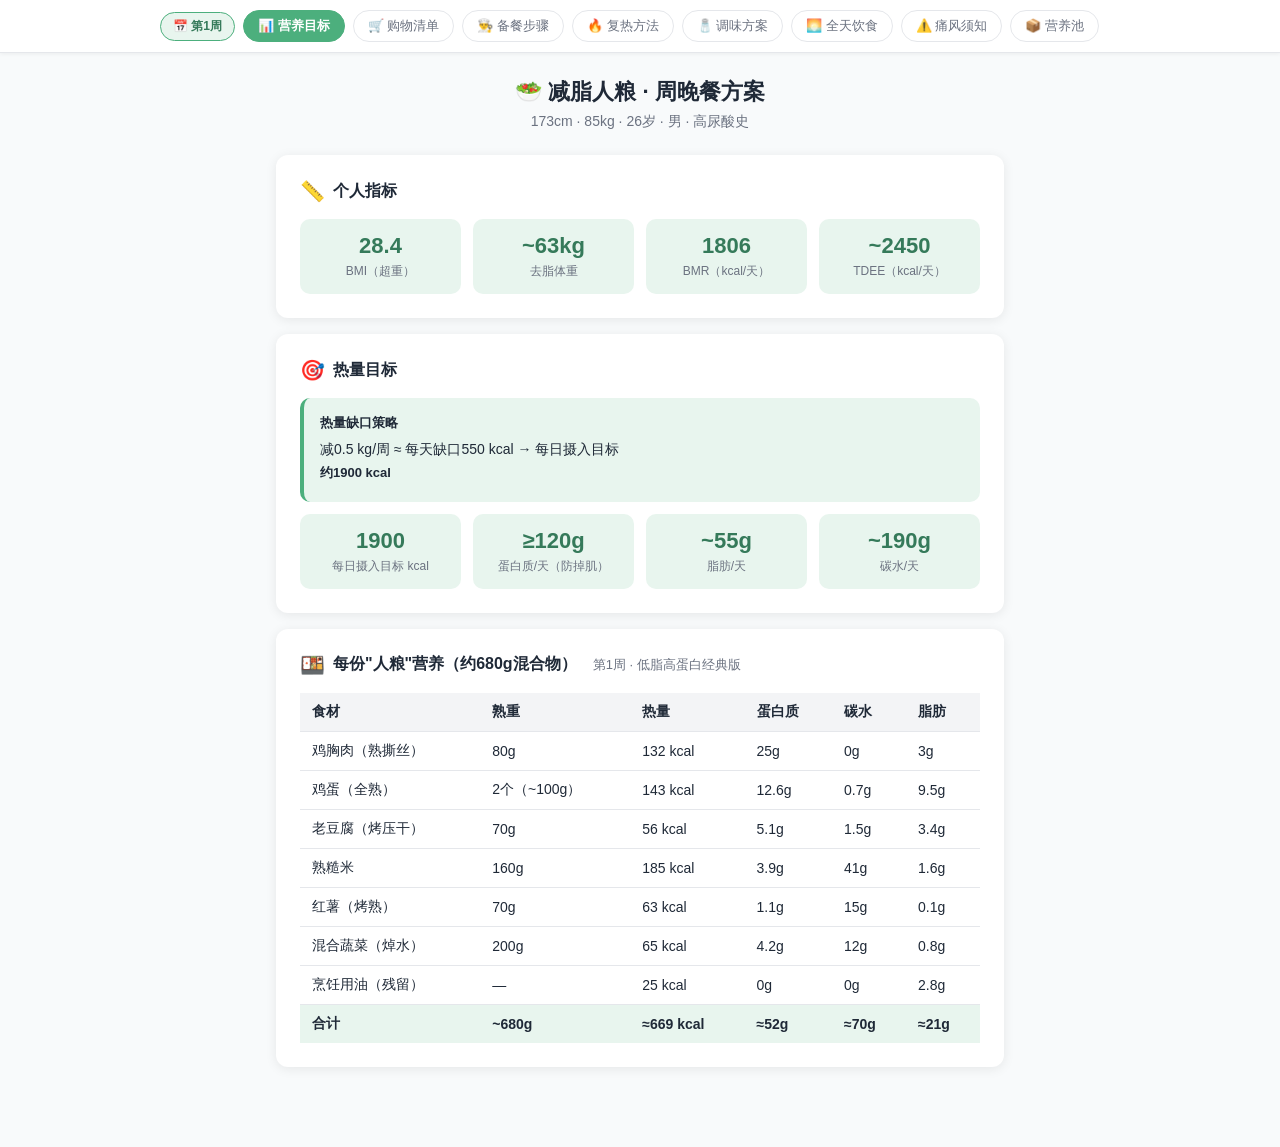
==== commit f0b6e336: "sync overview nutrition table with current week data" ====
--- a/meal-prep-guide.html
+++ b/meal-prep-guide.html
@@ -640,24 +640,7 @@
       </div>
     </div>
 
-    <div class="card">
-      <div class="card-title"><span class="icon">🍱</span>每份"人粮"营养（约680g混合物）</div>
-      <table class="tbl">
-        <thead>
-          <tr><th>食材</th><th>熟重</th><th>热量</th><th>蛋白质</th><th>碳水</th><th>脂肪</th></tr>
-        </thead>
-        <tbody>
-          <tr><td>鸡胸肉（熟撕丝）</td><td>80g</td><td>132 kcal</td><td>25g</td><td>0g</td><td>3g</td></tr>
-          <tr><td>鸡蛋（全熟）</td><td>2个（~100g）</td><td>143 kcal</td><td>12.6g</td><td>0.7g</td><td>9.5g</td></tr>
-          <tr><td>老豆腐（烤压干）</td><td>70g</td><td>56 kcal</td><td>5.1g</td><td>1.5g</td><td>3.4g</td></tr>
-          <tr><td>熟糙米</td><td>160g</td><td>185 kcal</td><td>3.9g</td><td>41g</td><td>1.6g</td></tr>
-          <tr><td>红薯（烤熟）</td><td>70g</td><td>63 kcal</td><td>1.1g</td><td>15g</td><td>0.1g</td></tr>
-          <tr><td>混合蔬菜（焯水）</td><td>200g</td><td>65 kcal</td><td>4.2g</td><td>12g</td><td>0.8g</td></tr>
-          <tr><td>烹饪用油（残留）</td><td>—</td><td>25 kcal</td><td>0g</td><td>0g</td><td>2.8g</td></tr>
-          <tr class="total"><td>合计</td><td>~680g</td><td>≈669 kcal</td><td>≈52g</td><td>≈70g</td><td>≈21g</td></tr>
-        </tbody>
-      </table>
-    </div>
+    <div id="overview-nutrition-content"></div>
   </div>
 </div>
 
@@ -1151,7 +1134,7 @@
     const yearStart = new Date(Date.UTC(date.getUTCFullYear(), 0, 1));
     return Math.ceil((((date - yearStart) / 86400000) + 1) / 7);
   }
-  const CURRENT_WEEK = (getISOWeek(new Date()) % 4) || 4;
+  const CURRENT_WEEK = ((getISOWeek(new Date()) - 1) % 4) + 1;
 
   // ── 4-week rotation data ──
   const WEEK_DATA = [
@@ -1258,6 +1241,19 @@
           tip: '<strong>🎉 备餐完成！</strong> 储存时限：冷藏保鲜3天，冷冻最佳赏味期2周（最长4周）。记得提前一晚将冷冻份转移到冷藏解冻。',
         },
       ],
+      nutrition: {
+        portionDesc: '约680g混合物',
+        rows: [
+          { name: '鸡胸肉（熟撕丝）',   weight: '80g',        kcal: '132 kcal', protein: '25g',   carb: '0g',   fat: '3g'   },
+          { name: '鸡蛋（全熟）',        weight: '2个（~100g）', kcal: '143 kcal', protein: '12.6g', carb: '0.7g', fat: '9.5g' },
+          { name: '老豆腐（烤压干）',    weight: '70g',        kcal: '56 kcal',  protein: '5.1g',  carb: '1.5g', fat: '3.4g' },
+          { name: '熟糙米',             weight: '160g',       kcal: '185 kcal', protein: '3.9g',  carb: '41g',  fat: '1.6g' },
+          { name: '红薯（烤熟）',        weight: '70g',        kcal: '63 kcal',  protein: '1.1g',  carb: '15g',  fat: '0.1g' },
+          { name: '混合蔬菜（焯水）',    weight: '200g',       kcal: '65 kcal',  protein: '4.2g',  carb: '12g',  fat: '0.8g' },
+          { name: '烹饪用油（残留）',    weight: '—',          kcal: '25 kcal',  protein: '0g',    carb: '0g',   fat: '2.8g' },
+        ],
+        total: { weight: '~680g', kcal: '≈669 kcal', protein: '≈52g', carb: '≈70g', fat: '≈21g' },
+      },
     },
     // ─── Week 2: 猪肉+鲈鱼双蛋白版 ───
     {
@@ -1375,6 +1371,20 @@
           tip: '<strong>🎉 备餐完成！</strong> 每天取出时鲜加番茄和黄瓜，提升口感和营养。',
         },
       ],
+      nutrition: {
+        portionDesc: '约675g混合物',
+        rows: [
+          { name: '猪梅头肉（熟切片）',  weight: '50g',        kcal: '90 kcal',  protein: '9g',    carb: '0g',   fat: '6g'   },
+          { name: '鲈鱼（蒸熟）',        weight: '50g',        kcal: '52 kcal',  protein: '9.4g',  carb: '0g',   fat: '1.7g' },
+          { name: '鸡蛋（全熟）',        weight: '2个（~100g）', kcal: '143 kcal', protein: '12.6g', carb: '0.7g', fat: '9.5g' },
+          { name: '北豆腐（煎）',        weight: '70g',        kcal: '57 kcal',  protein: '5.7g',  carb: '1.1g', fat: '3.5g' },
+          { name: '熟藜麦',             weight: '140g',       kcal: '150 kcal', protein: '5.3g',  carb: '28g',  fat: '2.4g' },
+          { name: '紫薯（蒸熟）',        weight: '65g',        kcal: '59 kcal',  protein: '1g',    carb: '13g',  fat: '0.1g' },
+          { name: '混合蔬菜（焯水）',    weight: '200g',       kcal: '65 kcal',  protein: '4.2g',  carb: '12g',  fat: '0.8g' },
+          { name: '烹饪用油（残留）',    weight: '—',          kcal: '25 kcal',  protein: '0g',    carb: '0g',   fat: '2.8g' },
+        ],
+        total: { weight: '~675g', kcal: '≈641 kcal', protein: '≈47g', carb: '≈55g', fat: '≈27g' },
+      },
     },
     // ─── Week 3: 牛肉大补版 ───
     {
@@ -1478,6 +1488,19 @@
           tip: '<strong>🎉 备餐完成！</strong> 每天复热时加入生切彩椒，清爽口感与维C加倍。',
         },
       ],
+      nutrition: {
+        portionDesc: '约650g混合物',
+        rows: [
+          { name: '牛里脊（熟炒）',      weight: '50g',        kcal: '78 kcal',  protein: '11.3g', carb: '0g',   fat: '3.8g' },
+          { name: '鸡蛋（炒碎）',        weight: '2个（~100g）', kcal: '155 kcal', protein: '12.6g', carb: '0.7g', fat: '11g'  },
+          { name: '老豆腐（蒸）',        weight: '70g',        kcal: '56 kcal',  protein: '5.1g',  carb: '1.5g', fat: '3.4g' },
+          { name: '熟糙米',             weight: '160g',       kcal: '185 kcal', protein: '3.9g',  carb: '41g',  fat: '1.6g' },
+          { name: '红薯（微波熟）',      weight: '70g',        kcal: '63 kcal',  protein: '1.1g',  carb: '15g',  fat: '0.1g' },
+          { name: '混合蔬菜（焯水）',    weight: '200g',       kcal: '65 kcal',  protein: '4.2g',  carb: '12g',  fat: '0.8g' },
+          { name: '烹饪用油（残留）',    weight: '—',          kcal: '25 kcal',  protein: '0g',    carb: '0g',   fat: '2.8g' },
+        ],
+        total: { weight: '~650g', kcal: '≈627 kcal', protein: '≈38g', carb: '≈70g', fat: '≈24g' },
+      },
     },
     // ─── Week 4: 猪里脊+草鱼清淡版 ───
     {
@@ -1595,6 +1618,20 @@
           tip: '<strong>🎉 备餐完成！</strong> 本周全批冷藏，溏心蛋3天内食用。每天取出时鲜加番茄和黄瓜。',
         },
       ],
+      nutrition: {
+        portionDesc: '约690g混合物',
+        rows: [
+          { name: '猪里脊（熟切片）',    weight: '50g',        kcal: '61 kcal',  protein: '11.2g', carb: '0g',   fat: '1.7g' },
+          { name: '草鱼（蒸熟）',        weight: '50g',        kcal: '57 kcal',  protein: '8.8g',  carb: '0g',   fat: '2.5g' },
+          { name: '鸡蛋（溏心）',        weight: '2个（~100g）', kcal: '143 kcal', protein: '12.6g', carb: '0.7g', fat: '9.5g' },
+          { name: '北豆腐（烤）',        weight: '70g',        kcal: '57 kcal',  protein: '5.7g',  carb: '1.1g', fat: '3.5g' },
+          { name: '熟燕麦粒',           weight: '150g',       kcal: '137 kcal', protein: '4.5g',  carb: '27g',  fat: '2.6g' },
+          { name: '山药（蒸熟）',        weight: '70g',        kcal: '42 kcal',  protein: '0.9g',  carb: '9.7g', fat: '0.1g' },
+          { name: '混合蔬菜（焯水）',    weight: '200g',       kcal: '65 kcal',  protein: '4.2g',  carb: '12g',  fat: '0.8g' },
+          { name: '烹饪用油（残留）',    weight: '—',          kcal: '25 kcal',  protein: '0g',    carb: '0g',   fat: '2.8g' },
+        ],
+        total: { weight: '~690g', kcal: '≈587 kcal', protein: '≈48g', carb: '≈51g', fat: '≈24g' },
+      },
     },
   ];
 
@@ -1615,6 +1652,30 @@
   }
   function toggleShop(el) {
     el.classList.toggle('got');
+  }
+
+  // ── Overview page renderer ──
+  function renderOverviewPage(week) {
+    const { nutrition, label } = WEEK_DATA[week - 1];
+    const rowHtml = nutrition.rows.map(r =>
+      `<tr><td>${r.name}</td><td>${r.weight}</td><td>${r.kcal}</td><td>${r.protein}</td><td>${r.carb}</td><td>${r.fat}</td></tr>`
+    ).join('');
+    const t = nutrition.total;
+    document.getElementById('overview-nutrition-content').innerHTML =
+      `<div class="card">
+        <div class="card-title"><span class="icon">🍱</span>每份"人粮"营养（${nutrition.portionDesc}）<span style="font-size:13px;font-weight:normal;color:var(--text-muted);margin-left:8px">第${week}周 · ${label}</span></div>
+        <div style="overflow-x:auto">
+          <table class="tbl">
+            <thead>
+              <tr><th>食材</th><th>熟重</th><th>热量</th><th>蛋白质</th><th>碳水</th><th>脂肪</th></tr>
+            </thead>
+            <tbody>
+              ${rowHtml}
+              <tr class="total"><td>合计</td><td>${t.weight}</td><td>${t.kcal}</td><td>${t.protein}</td><td>${t.carb}</td><td>${t.fat}</td></tr>
+            </tbody>
+          </table>
+        </div>
+      </div>`;
   }
 
   // ── Shopping page renderer ──
@@ -1659,7 +1720,7 @@
   }
 
   // ── Prep page renderer ──
-  let TOTAL_STEPS = 6;
+  let TOTAL_STEPS = 0;
   let currentStep = 1;
 
   function renderPrepPage(week) {
@@ -1751,6 +1812,7 @@
 
   // ── Initialise on load ──
   document.getElementById('navWeekNum').textContent = CURRENT_WEEK;
+  renderOverviewPage(CURRENT_WEEK);
   renderShoppingPage(CURRENT_WEEK);
   renderPrepPage(CURRENT_WEEK);
 </script>
